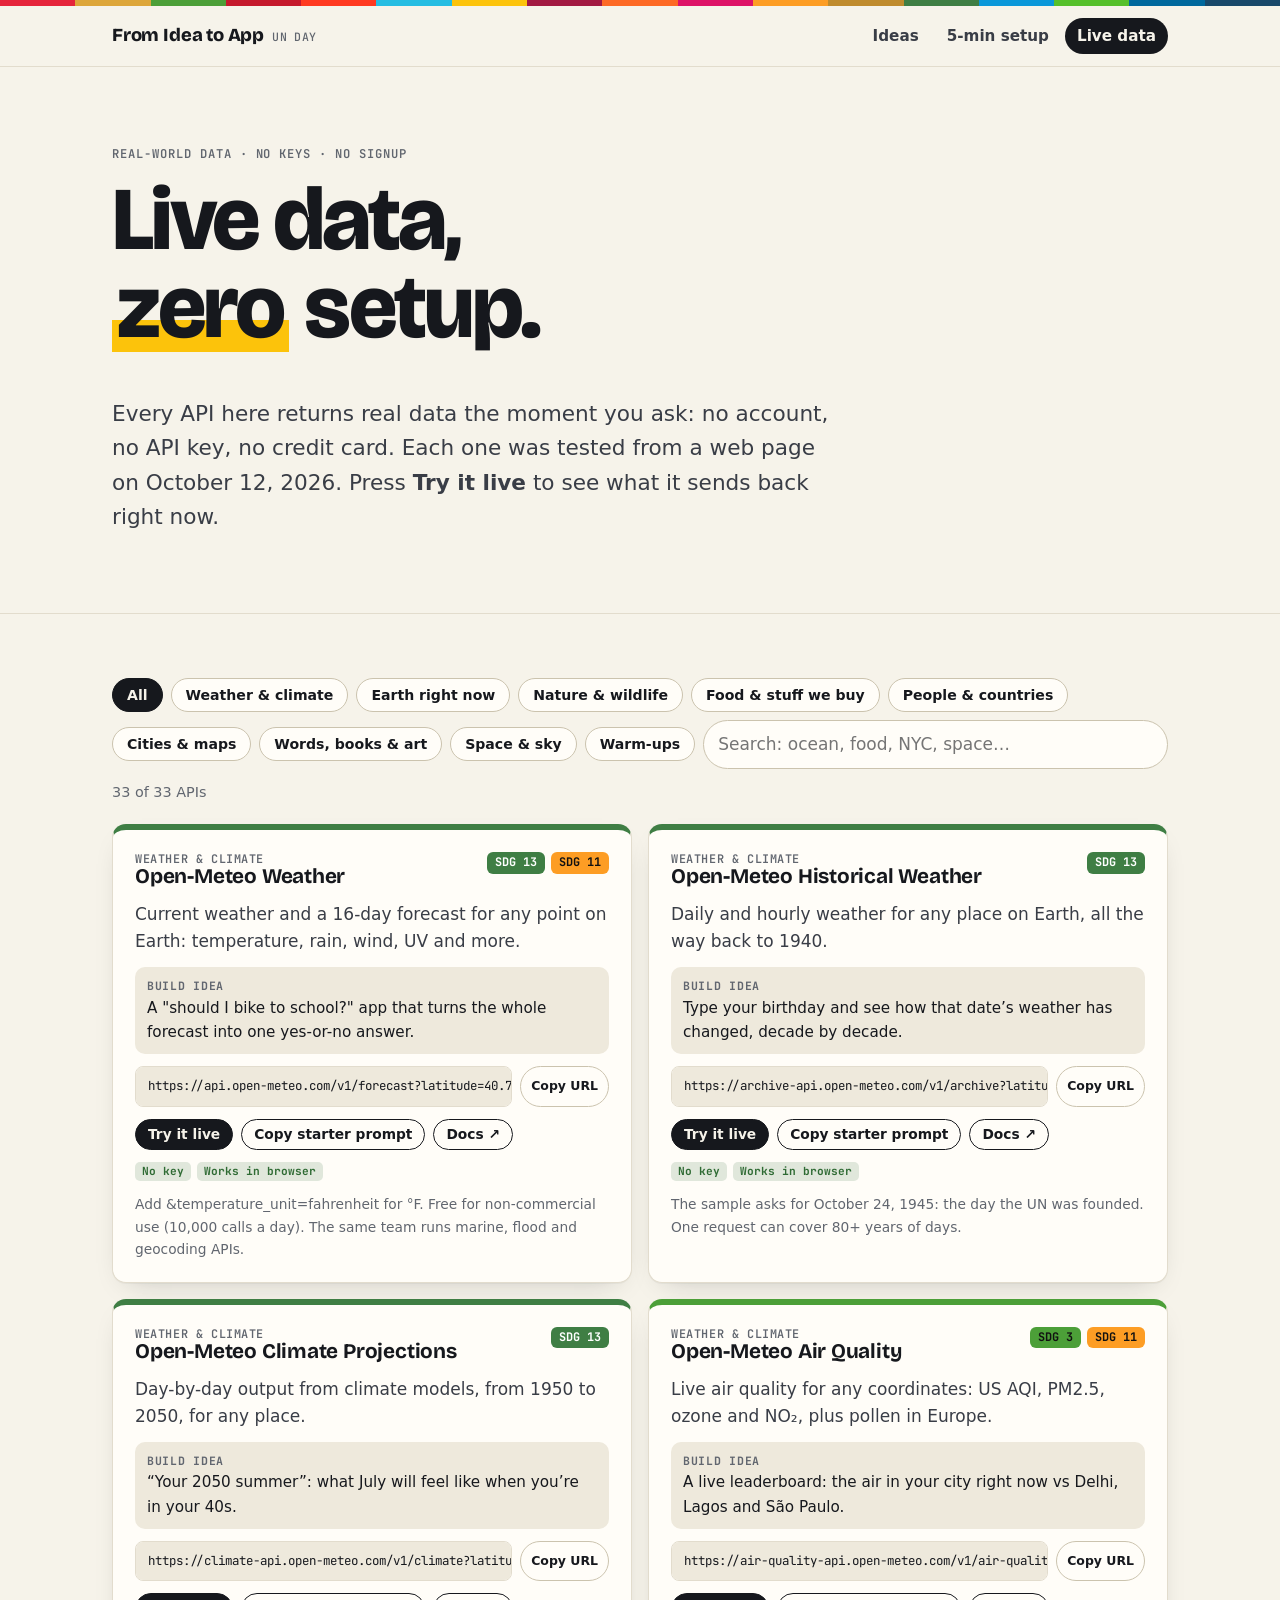
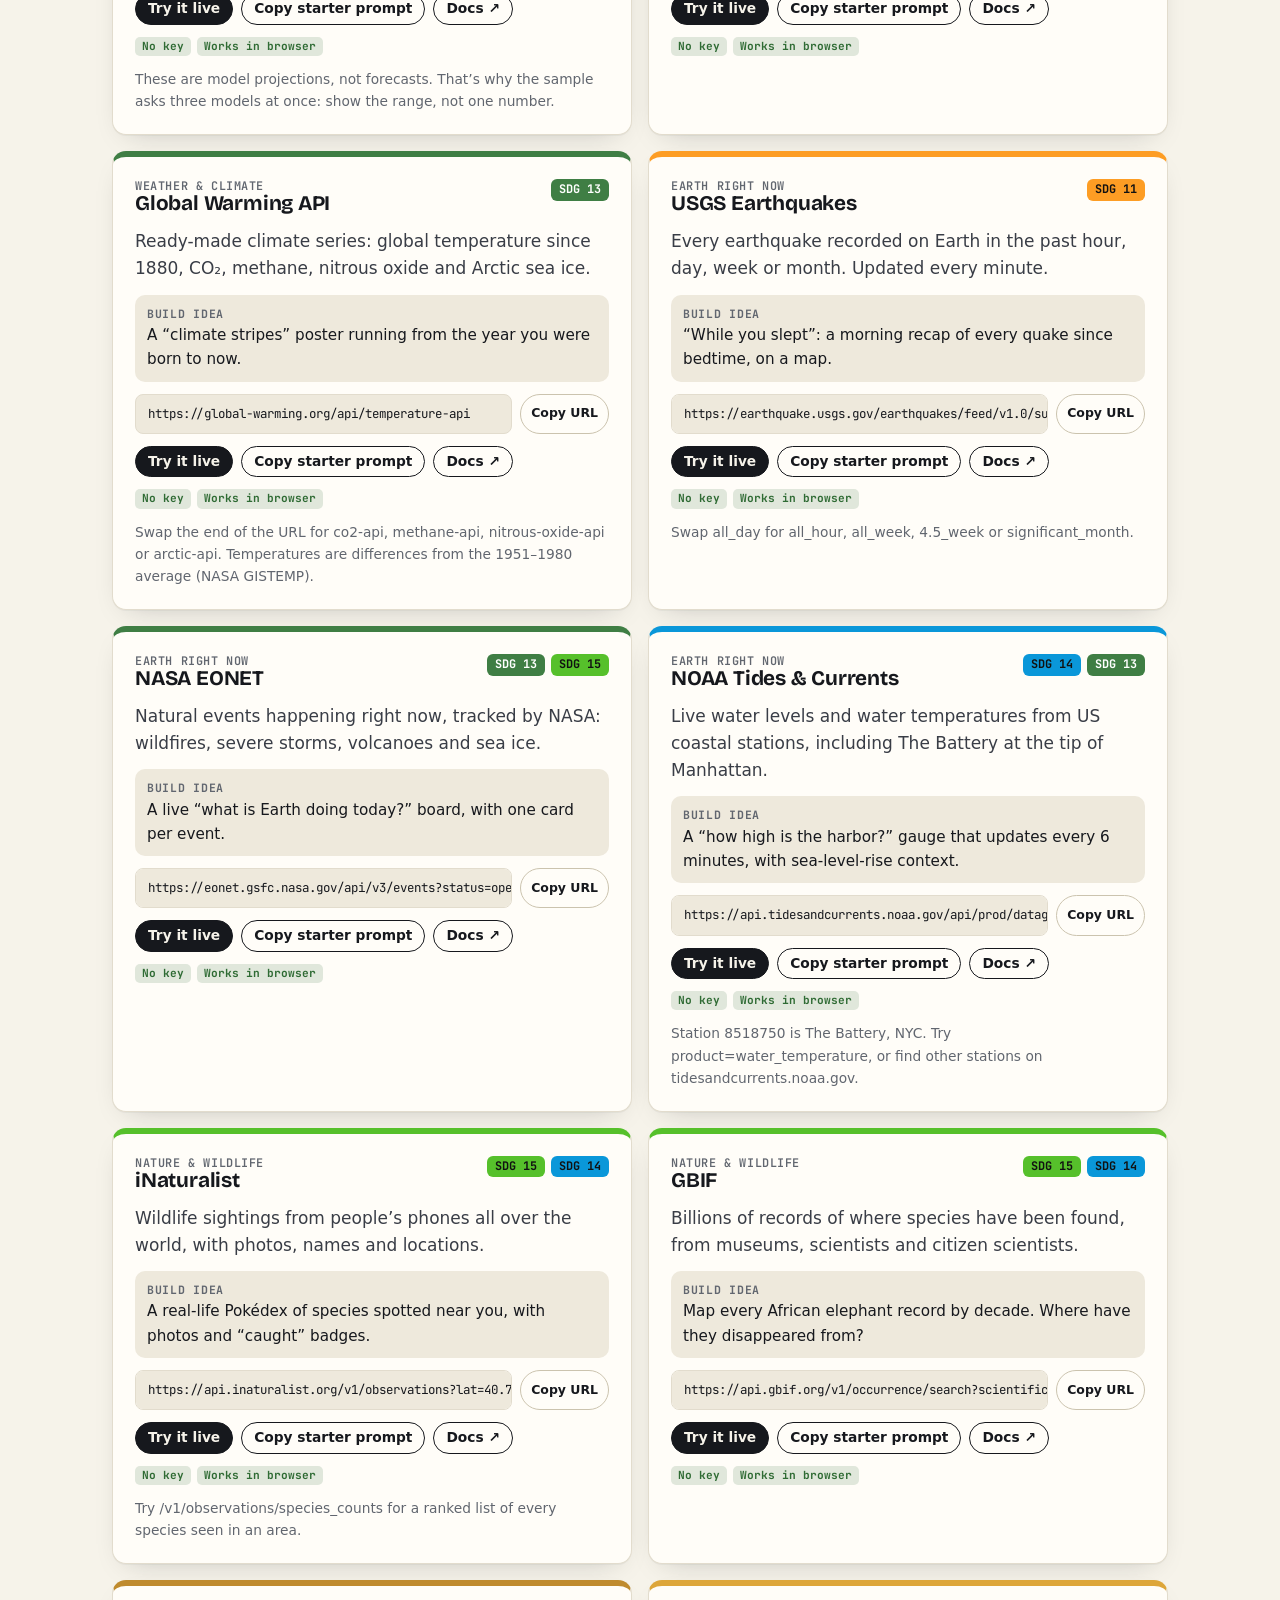
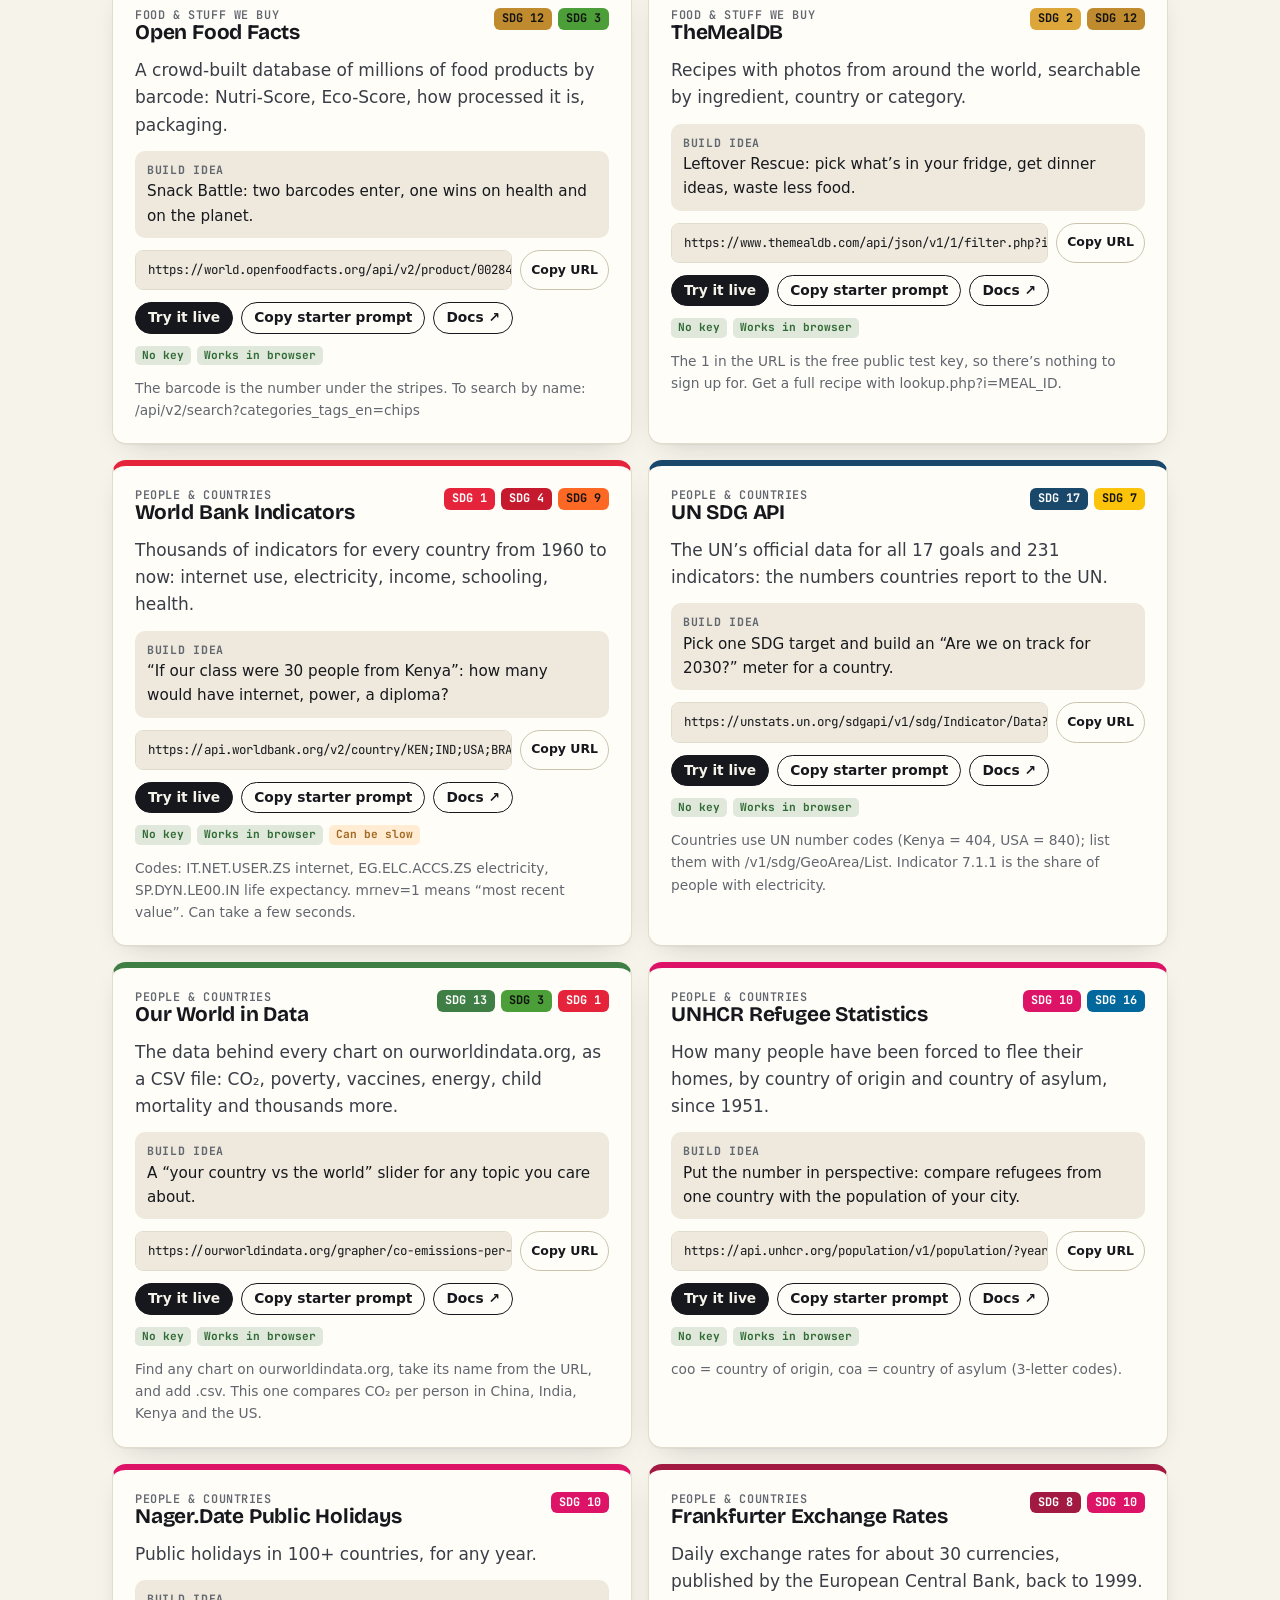
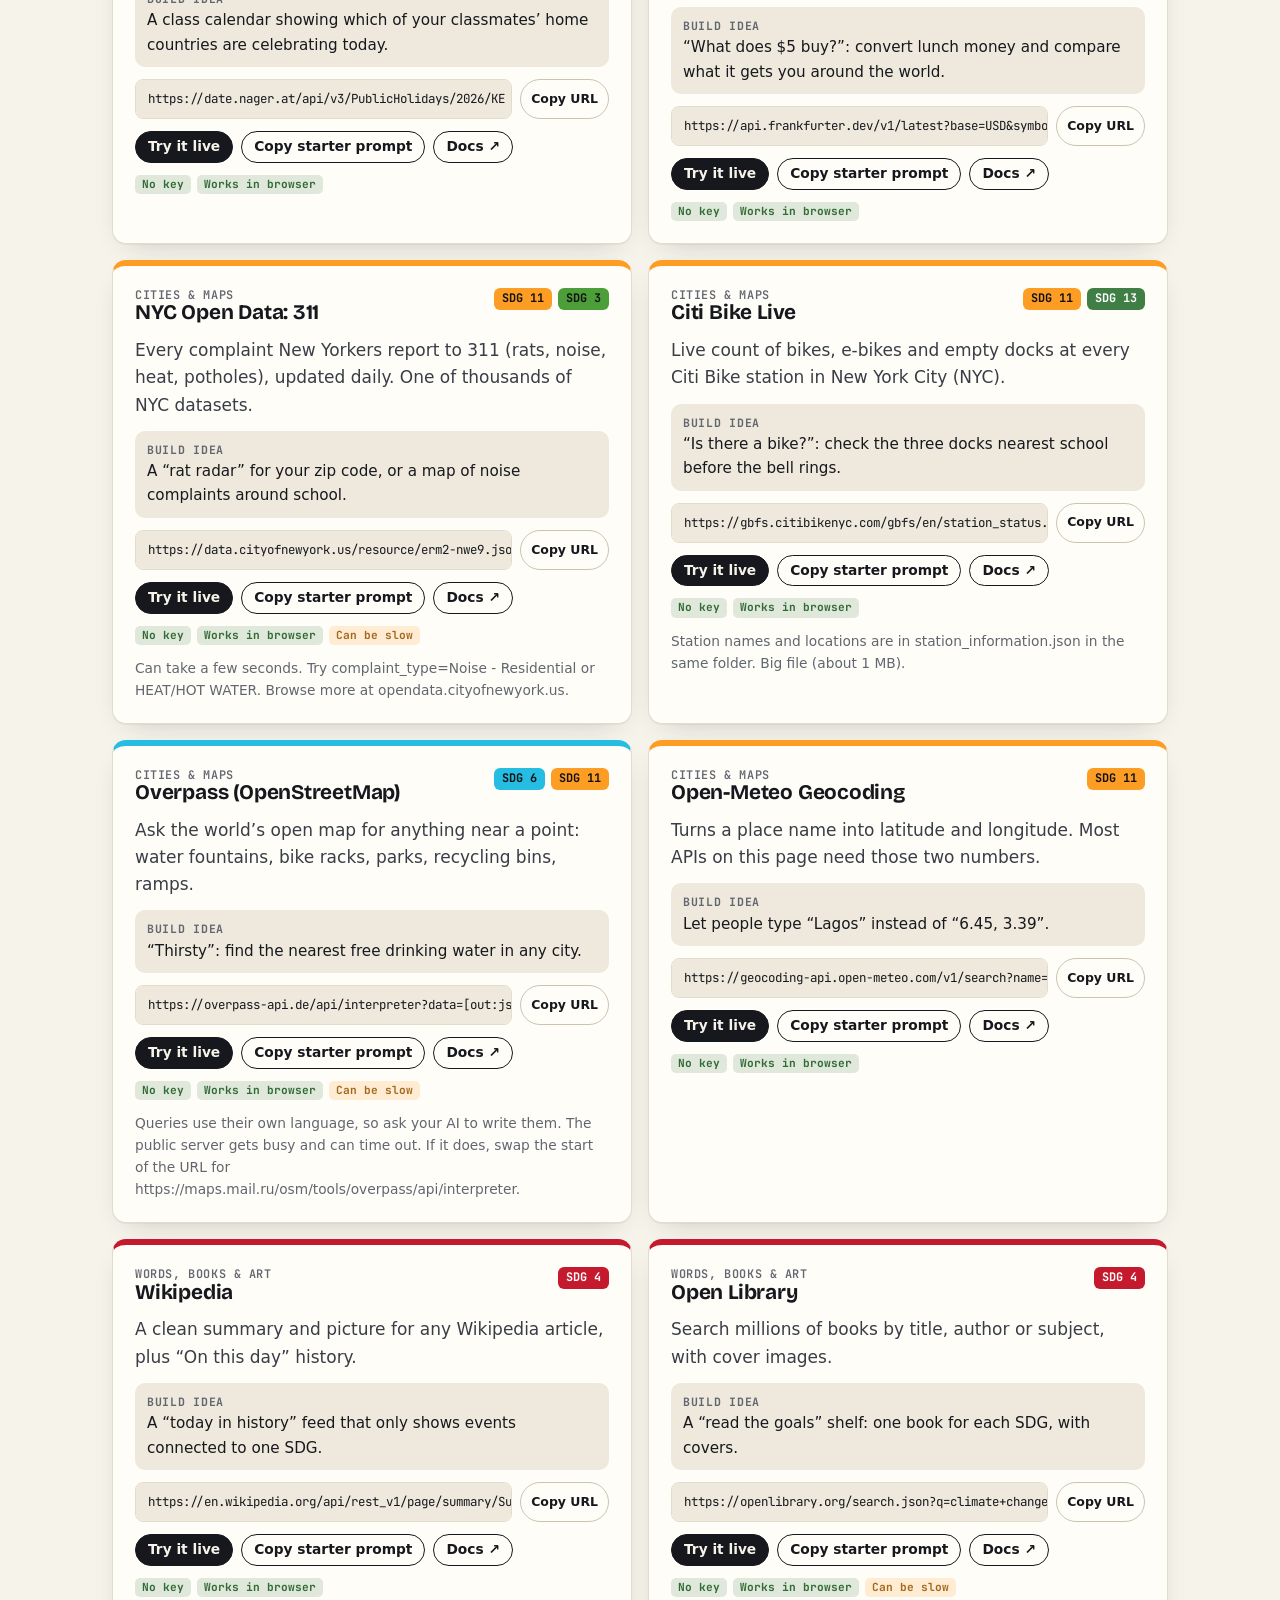
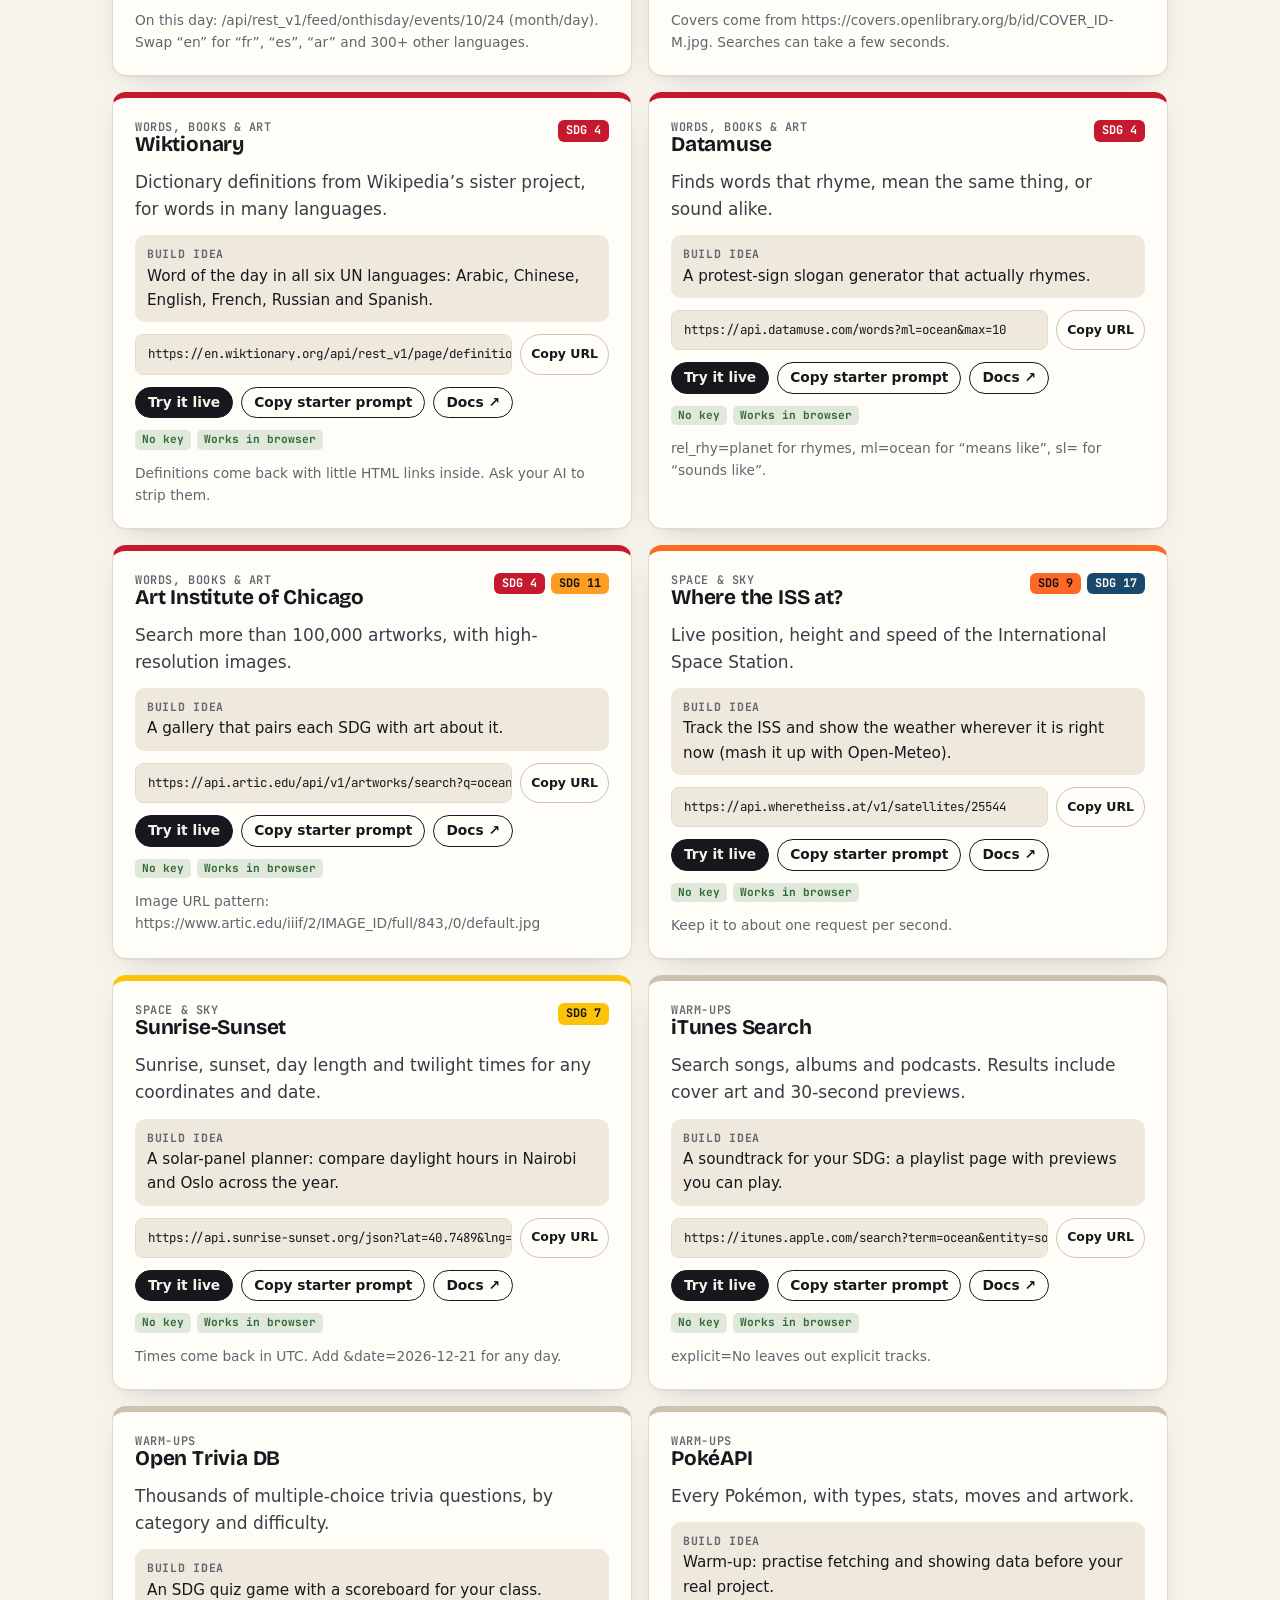
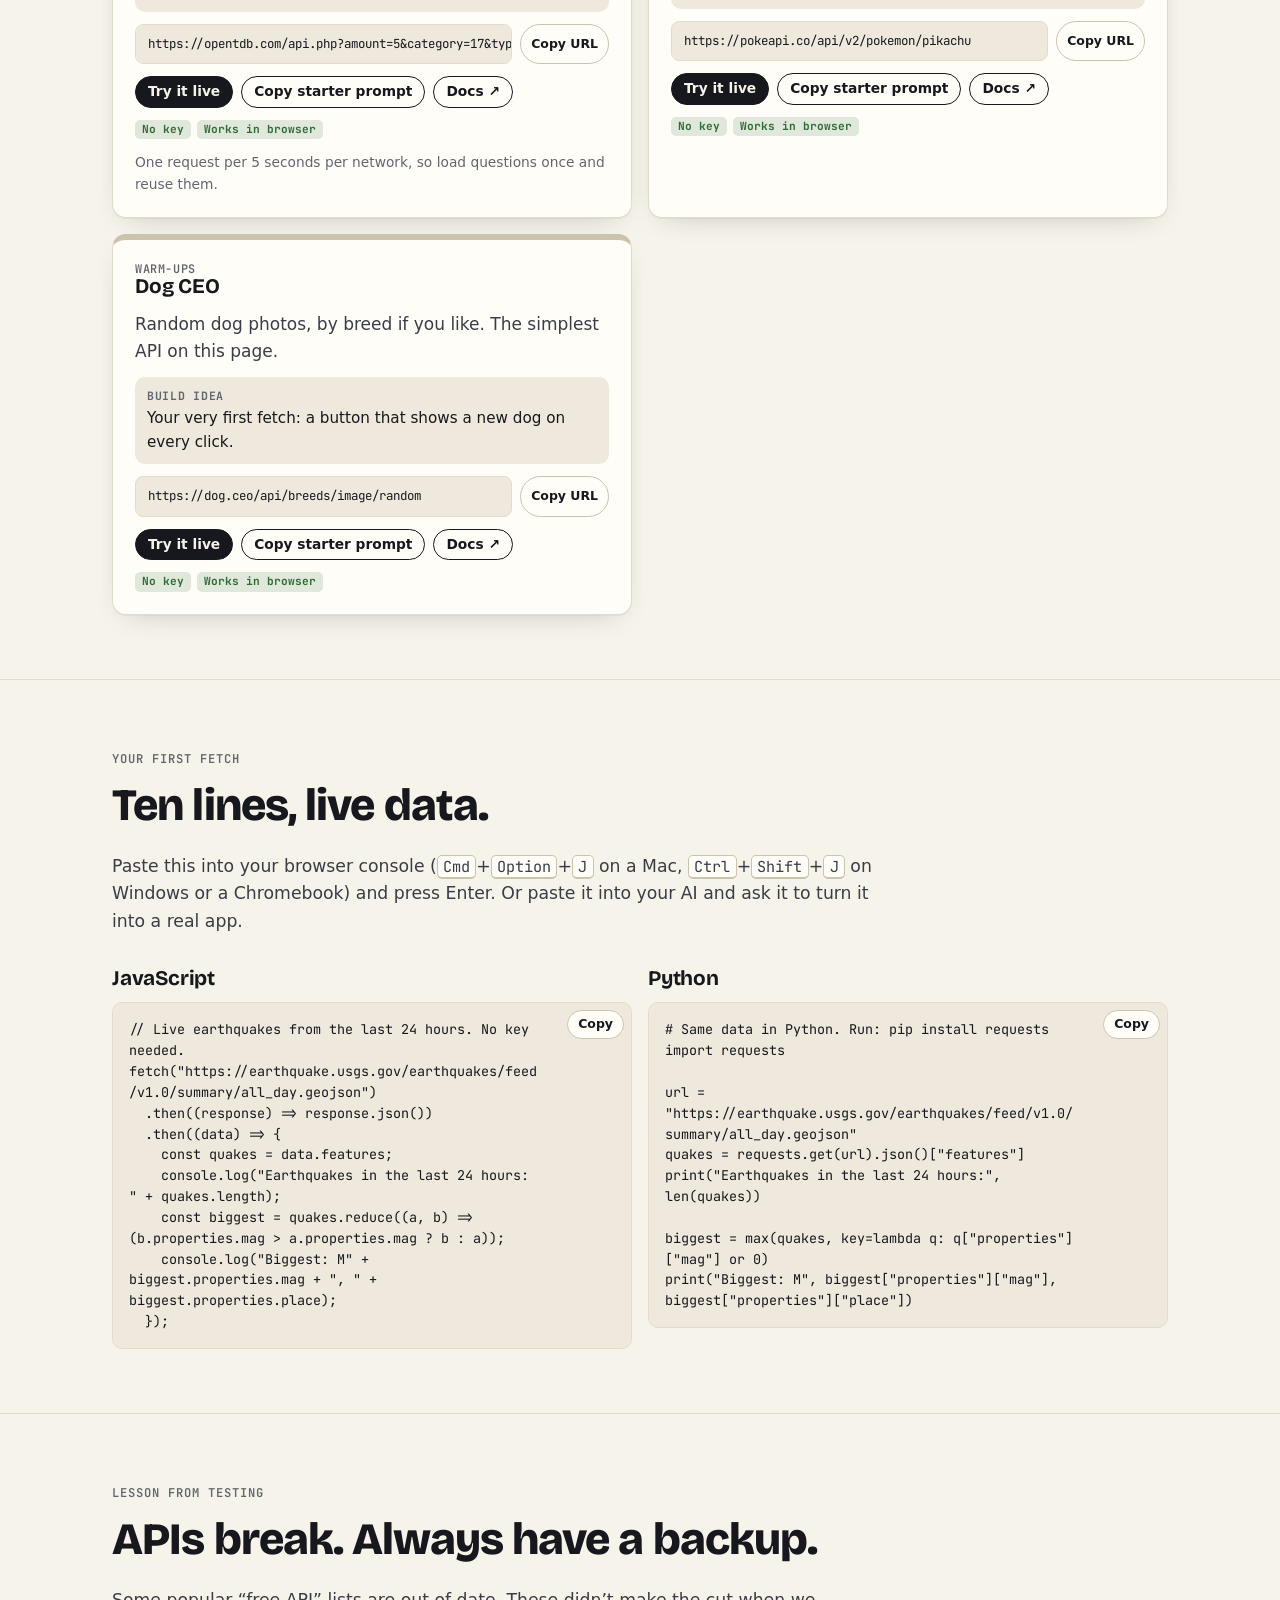
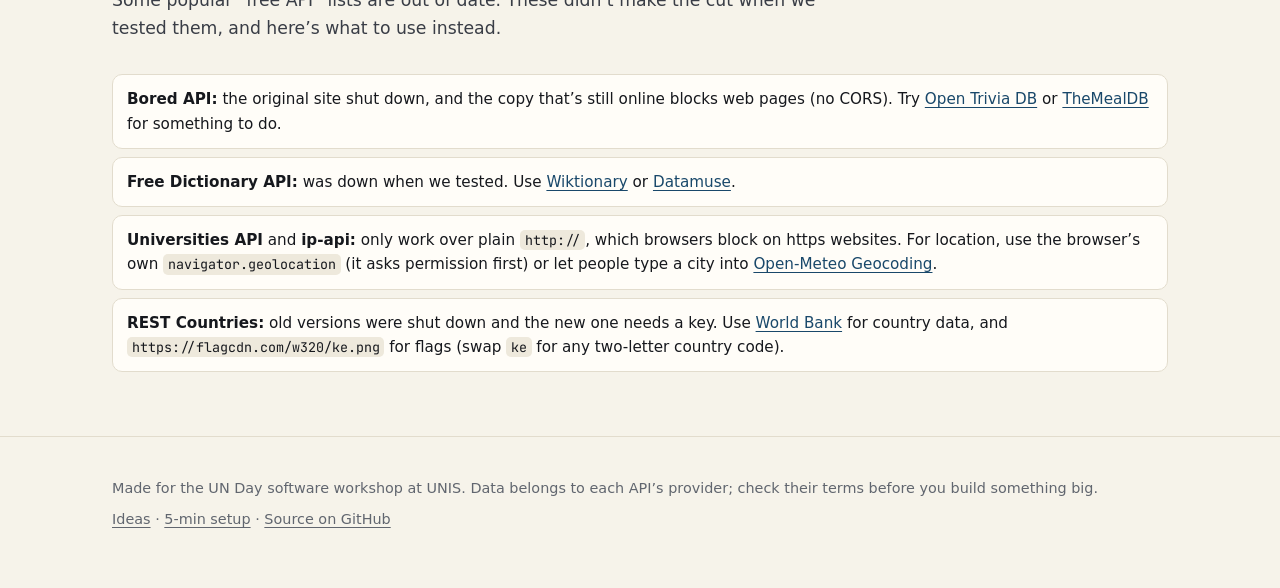
==== apis.html @ bff9ff05 "Add UN Day "From Idea to App" student workshop site Static site (no build step) for the UN Day softw" ====
<!doctype html>
<html lang="en">
<head>
  <meta charset="utf-8">
  <meta name="viewport" content="width=device-width, initial-scale=1">
  <title>Live Data APIs · UN Day</title>
  <meta name="description" content="Free, no-key APIs with real-world data for student projects: climate, earthquakes, wildlife, food, countries, cities, books, art and space. Try each one live.">
  <meta name="color-scheme" content="light dark">
  <link rel="icon" href="assets/favicon.svg" type="image/svg+xml">
  <link rel="preconnect" href="https://fonts.googleapis.com">
  <link rel="preconnect" href="https://fonts.gstatic.com" crossorigin>
  <link rel="stylesheet" href="https://fonts.googleapis.com/css2?family=Bricolage+Grotesque:opsz,wght@12..96,600;12..96,700;12..96,800&family=JetBrains+Mono:wght@500;600;700&display=swap">
  <link rel="stylesheet" href="assets/style.css">
</head>
<body>
  <a class="skip" href="#main">Skip to content</a>
  <div class="sdg-bar" aria-hidden="true"></div>
  <header class="site-header">
    <div class="wrap">
      <a class="brand" href="./">From Idea to App <small>UN Day</small></a>
      <nav class="nav" aria-label="Main">
        <a href="./">Ideas</a>
        <a href="start.html">5-min setup</a>
        <a href="apis.html" aria-current="page">Live data</a>
      </nav>
    </div>
  </header>

  <main id="main">
    <section class="hero">
      <div class="wrap">
        <span class="eyebrow">Real-world data · no keys · no signup</span>
        <h1>Live data,<br><span class="mark">zero</span> setup.</h1>
        <p class="lede">Every API here returns real data the moment you ask: no account, no API key, no credit card. Each one was tested from a web page on October 12, 2026. Press <b>Try it live</b> to see what it sends back right now.</p>
      </div>
    </section>

    <section class="section">
      <div class="wrap">
        <div class="filters" id="filters">
          <label class="visually-hidden" for="search">Search APIs</label>
          <input class="search" id="search" type="search" placeholder="Search: ocean, food, NYC, space…">
        </div>
        <p class="result-note" id="result-note" aria-live="polite"></p>
        <div class="api-grid" id="api-grid">
          <noscript><p>Turn on JavaScript to see the API list and try each one live.</p></noscript>
        </div>
      </div>
    </section>

    <section class="section" id="first-fetch">
      <div class="wrap">
        <div class="section-head">
          <span class="eyebrow">Your first fetch</span>
          <h2>Ten lines, live data.</h2>
          <p>Paste this into your browser console (<kbd>Cmd</kbd>+<kbd>Option</kbd>+<kbd>J</kbd> on a Mac, <kbd>Ctrl</kbd>+<kbd>Shift</kbd>+<kbd>J</kbd> on Windows or a Chromebook) and press Enter. Or paste it into your AI and ask it to turn it into a real app.</p>
        </div>
        <div class="grid grid-2">
          <div>
            <h3>JavaScript</h3>
            <div class="codeblock"><pre id="snippet-js">// Live earthquakes from the last 24 hours. No key needed.
fetch("https://earthquake.usgs.gov/earthquakes/feed/v1.0/summary/all_day.geojson")
  .then((response) => response.json())
  .then((data) => {
    const quakes = data.features;
    console.log("Earthquakes in the last 24 hours: " + quakes.length);
    const biggest = quakes.reduce((a, b) => (b.properties.mag > a.properties.mag ? b : a));
    console.log("Biggest: M" + biggest.properties.mag + ", " + biggest.properties.place);
  });</pre><button type="button" class="copy" data-copy="#snippet-js">Copy</button></div>
          </div>
          <div>
            <h3>Python</h3>
            <div class="codeblock"><pre id="snippet-py"># Same data in Python. Run: pip install requests
import requests

url = "https://earthquake.usgs.gov/earthquakes/feed/v1.0/summary/all_day.geojson"
quakes = requests.get(url).json()["features"]
print("Earthquakes in the last 24 hours:", len(quakes))

biggest = max(quakes, key=lambda q: q["properties"]["mag"] or 0)
print("Biggest: M", biggest["properties"]["mag"], biggest["properties"]["place"])</pre><button type="button" class="copy" data-copy="#snippet-py">Copy</button></div>
          </div>
        </div>
      </div>
    </section>

    <section class="section" id="swapped">
      <div class="wrap">
        <div class="section-head">
          <span class="eyebrow">Lesson from testing</span>
          <h2>APIs break. Always have a backup.</h2>
          <p>Some popular “free API” lists are out of date. These didn’t make the cut when we tested them, and here’s what to use instead.</p>
        </div>
        <ul class="swapped">
          <li><b>Bored API:</b> the original site shut down, and the copy that’s still online blocks web pages (no CORS). Try <a href="#api-trivia">Open Trivia DB</a> or <a href="#api-meals">TheMealDB</a> for something to do.</li>
          <li><b>Free Dictionary API:</b> was down when we tested. Use <a href="#api-wiktionary">Wiktionary</a> or <a href="#api-datamuse">Datamuse</a>.</li>
          <li><b>Universities API</b> and <b>ip-api:</b> only work over plain <code>http://</code>, which browsers block on https websites. For location, use the browser’s own <code>navigator.geolocation</code> (it asks permission first) or let people type a city into <a href="#api-geocode">Open-Meteo Geocoding</a>.</li>
          <li><b>REST Countries:</b> old versions were shut down and the new one needs a key. Use <a href="#api-worldbank">World Bank</a> for country data, and <code>https://flagcdn.com/w320/ke.png</code> for flags (swap <code>ke</code> for any two-letter country code).</li>
        </ul>
      </div>
    </section>
  </main>

  <footer class="site-footer">
    <div class="wrap">
      <span>Made for the UN Day software workshop at UNIS. Data belongs to each API’s provider; check their terms before you build something big.</span>
      <span><a href="./">Ideas</a> · <a href="start.html">5-min setup</a> · <a href="https://github.com/unisny/UNDaySWE">Source on GitHub</a></span>
    </div>
  </footer>

  <script src="assets/site.js"></script>
  <script src="assets/apis.js"></script>
</body>
</html>
---- assets/style.css ----
/* UN Day · From Idea to App — shared styles. No build step: edit and refresh. */

:root {
  --paper: #f6f3ea;
  --card: #fffdf8;
  --ink: #16181d;
  --ink-2: #393d46;
  --muted: #61666f;
  --line: #e2dccd;
  --line-2: #cbc3ae;
  --code-bg: #eee9dc;
  --accent: #19486a;
  --hi: #fcc30b;
  --ok: #2f6b34;
  --bad: #b3172a;
  --radius: 14px;
  --shadow: 0 1px 0 rgba(22, 24, 29, .04), 0 10px 28px -16px rgba(22, 24, 29, .28);
  --font-display: "Bricolage Grotesque", ui-sans-serif, system-ui, sans-serif;
  --font-body: ui-sans-serif, system-ui, -apple-system, "Segoe UI", Roboto, "Helvetica Neue", Arial, sans-serif;
  --font-mono: "JetBrains Mono", ui-monospace, SFMono-Regular, Menlo, Consolas, monospace;

  /* Official SDG colours */
  --sdg-1: #e5243b;  --sdg-2: #dda63a;  --sdg-3: #4c9f38;  --sdg-4: #c5192d;
  --sdg-5: #ff3a21;  --sdg-6: #26bde2;  --sdg-7: #fcc30b;  --sdg-8: #a21942;
  --sdg-9: #fd6925;  --sdg-10: #dd1367; --sdg-11: #fd9d24; --sdg-12: #bf8b2e;
  --sdg-13: #3f7e44; --sdg-14: #0a97d9; --sdg-15: #56c02b; --sdg-16: #00689d;
  --sdg-17: #19486a;
}

@media (prefers-color-scheme: dark) {
  :root {
    --paper: #111317;
    --card: #181b21;
    --ink: #ece8de;
    --ink-2: #cbc7bd;
    --muted: #9ba0aa;
    --line: #2a2e36;
    --line-2: #3b404a;
    --code-bg: #20242b;
    --accent: #8cc8ee;
    --ok: #7fcf86;
    --bad: #ff8a8a;
    --shadow: 0 1px 0 rgba(0, 0, 0, .3), 0 10px 28px -16px rgba(0, 0, 0, .7);
  }
}

*, *::before, *::after { box-sizing: border-box; }
[hidden] { display: none !important; }

html { -webkit-text-size-adjust: 100%; scroll-behavior: smooth; scroll-padding-top: 84px; }
@media (prefers-reduced-motion: reduce) { html { scroll-behavior: auto; } }

body {
  margin: 0;
  background: var(--paper);
  color: var(--ink);
  font: 400 17px/1.6 var(--font-body);
  overflow-x: hidden;
}

img { max-width: 100%; display: block; }
a { color: var(--accent); text-underline-offset: 3px; text-decoration-thickness: 1px; }
a:hover { text-decoration-thickness: 2px; }
:focus-visible { outline: 3px solid var(--hi); outline-offset: 2px; border-radius: 4px; }

h1, h2, h3, h4 { font-family: var(--font-display); line-height: 1.1; margin: 0 0 .5em; letter-spacing: -.01em; }
h1 { font-size: clamp(2.6rem, 8vw, 5.6rem); font-weight: 800; letter-spacing: -.03em; line-height: .98; }
h2 { font-size: clamp(1.8rem, 4.4vw, 2.8rem); font-weight: 800; letter-spacing: -.02em; }
h3 { font-size: 1.3rem; font-weight: 700; }
p { margin: 0 0 1em; }
code, kbd, pre { font-family: var(--font-mono); font-size: .88em; }
code { background: var(--code-bg); padding: .1em .35em; border-radius: 5px; overflow-wrap: anywhere; }
kbd { border: 1px solid var(--line-2); border-bottom-width: 2px; border-radius: 5px; padding: 0 .35em; background: var(--card); }

.wrap { width: 100%; max-width: 1120px; margin: 0 auto; padding: 0 16px; }
@media (min-width: 720px) { .wrap { padding: 0 32px; } }

.skip { position: absolute; left: -9999px; }
.skip:focus { left: 16px; top: 12px; z-index: 50; background: var(--card); padding: 8px 12px; }

/* ---------- Header ---------- */

.sdg-bar { display: flex; height: 6px; }
.sdg-bar span { flex: 1; }

.site-header {
  position: sticky; top: 0; z-index: 20;
  background: color-mix(in srgb, var(--paper) 88%, transparent);
  backdrop-filter: blur(10px);
  -webkit-backdrop-filter: blur(10px);
  border-bottom: 1px solid var(--line);
}
@media (max-width: 600px) { .site-header { position: static; } html { scroll-padding-top: 12px; } }
.site-header .wrap { display: flex; align-items: center; justify-content: space-between; gap: 12px; min-height: 60px; flex-wrap: wrap; }
.brand { display: flex; align-items: baseline; gap: 8px; color: var(--ink); text-decoration: none; font-family: var(--font-display); font-weight: 800; font-size: 1.15rem; letter-spacing: -.01em; white-space: nowrap; }
.brand small { font-family: var(--font-mono); font-weight: 500; font-size: .72rem; color: var(--muted); letter-spacing: .04em; text-transform: uppercase; }
.nav { display: flex; gap: 4px; flex-wrap: wrap; }
.nav a { color: var(--ink-2); text-decoration: none; padding: 6px 12px; border-radius: 999px; font-weight: 600; font-size: .95rem; }
.nav a:hover { background: var(--code-bg); }
.nav a[aria-current="page"] { background: var(--ink); color: var(--paper); }

/* ---------- Sections ---------- */

.section { padding: 64px 0; border-bottom: 1px solid var(--line); }
.section:last-of-type { border-bottom: 0; }
.section-head { max-width: 760px; margin-bottom: 32px; }
.section-head p { color: var(--ink-2); font-size: 1.08rem; }
.eyebrow { display: inline-block; font-family: var(--font-mono); font-size: .76rem; font-weight: 600; letter-spacing: .08em; text-transform: uppercase; color: var(--muted); margin-bottom: 12px; }
.lede { font-size: clamp(1.1rem, 2.4vw, 1.35rem); color: var(--ink-2); max-width: 720px; }
.muted { color: var(--muted); }
.small { font-size: .9rem; }

/* ---------- Hero ---------- */

.hero { padding: 72px 0 56px; border-bottom: 1px solid var(--line); }
.hero h1 .mark { background: linear-gradient(transparent 62%, var(--hi) 62%, var(--hi) 92%, transparent 92%); padding: 0 .06em; }
.hero .lede { margin-top: 20px; }
.hero-actions { display: flex; gap: 12px; flex-wrap: wrap; margin-top: 28px; }
.kicker { font-family: var(--font-display); font-weight: 700; font-size: clamp(1.25rem, 3vw, 1.7rem); margin-top: 36px; max-width: 760px; line-height: 1.25; }
.kicker em { font-style: normal; border-bottom: 3px solid var(--hi); }

.hero-grid { display: grid; gap: 40px; }
@media (min-width: 1000px) { .hero-grid { grid-template-columns: minmax(0, 1.5fr) minmax(0, 1fr); align-items: end; } }
.live { padding: 22px; }
.live-head { display: flex; align-items: center; gap: 8px; font: 700 .78rem/1 var(--font-mono); letter-spacing: .08em; text-transform: uppercase; color: var(--muted); }
.live .dot { width: 9px; height: 9px; border-radius: 50%; background: var(--sdg-1); animation: pulse 1.6s ease-in-out infinite; }
@keyframes pulse { 50% { opacity: .25; } }
@media (prefers-reduced-motion: reduce) { .live .dot { animation: none; } }
.live-list { list-style: none; padding: 0; margin: 14px 0; display: grid; gap: 4px; }
.live-list li { display: grid; grid-template-columns: 8px 1fr; gap: 12px; padding: 10px 0; border-bottom: 1px solid var(--line); }
.live-list li:last-child { border-bottom: 0; }
.live-list li::before { content: ""; border-radius: 4px; background: var(--c); }
.live-list .v { display: block; font: 800 1.45rem/1.15 var(--font-display); letter-spacing: -.01em; overflow-wrap: anywhere; }
.live-list .k { font-size: .9rem; color: var(--ink-2); }
.live-list a { color: inherit; text-decoration: none; }
.live-list a:hover .k { text-decoration: underline; }

/* ---------- Buttons ---------- */

.btn {
  display: inline-flex; align-items: center; justify-content: center; gap: 8px;
  font: 700 .98rem/1 var(--font-body);
  padding: 13px 18px; border-radius: 999px;
  border: 2px solid var(--ink); background: var(--ink); color: var(--paper);
  text-decoration: none; cursor: pointer;
  transition: transform .12s ease, background-color .12s ease;
}
.btn:hover { transform: translateY(-1px); }
.btn:active { transform: translateY(0); }
.btn-ghost { background: transparent; color: var(--ink); }
.btn-ghost:hover { background: var(--code-bg); }
.btn-sm { padding: 8px 12px; font-size: .86rem; border-width: 1.5px; }
.btn[disabled] { opacity: .6; cursor: progress; }

/* ---------- SDG chips ---------- */

.chips { display: flex; flex-wrap: wrap; gap: 6px; }
.sdg {
  display: inline-flex; align-items: center; gap: 6px;
  font: 700 .74rem/1 var(--font-mono);
  padding: 5px 8px; border-radius: 6px; border: 0;
  background: var(--c); color: #111;
  white-space: nowrap; cursor: default;
}
.sdg.light-text { color: #fff; }
button.sdg { cursor: pointer; }
button.sdg:hover { filter: brightness(1.08); }

/* ---------- Cards ---------- */

.card { background: var(--card); border: 1px solid var(--line); border-radius: var(--radius); box-shadow: var(--shadow); }

.grid { display: grid; gap: 16px; }
@media (min-width: 720px) { .grid-2 { grid-template-columns: repeat(2, 1fr); } }
@media (min-width: 980px) { .grid-4 { grid-template-columns: repeat(4, 1fr); } }
@media (min-width: 600px) and (max-width: 979px) { .grid-4 { grid-template-columns: repeat(2, 1fr); } }

/* Spark questions */
.spark { position: relative; padding: 28px 24px 24px; border-top: 10px solid var(--c); display: flex; flex-direction: column; gap: 14px; }
.spark-num { font: 800 .8rem/1 var(--font-mono); color: var(--muted); letter-spacing: .08em; }
.spark h3 { font-size: clamp(1.4rem, 2.6vw, 1.75rem); font-weight: 800; letter-spacing: -.015em; margin: 0; }
.spark p { margin: 0; color: var(--ink-2); }
.spark .twist { border-left: 3px solid var(--c); padding-left: 12px; }
.spark .twist b { display: block; font-family: var(--font-mono); font-size: .72rem; letter-spacing: .08em; text-transform: uppercase; color: var(--muted); margin-bottom: 2px; }
.spark .meta { display: flex; flex-wrap: wrap; gap: 8px; align-items: center; font-size: .9rem; }
.spark details { margin-top: auto; }

/* Prompt / code blocks with copy buttons */
.codeblock { position: relative; margin: 12px 0 0; }
.codeblock pre {
  margin: 0; padding: 16px 88px 16px 16px;
  background: var(--code-bg); border: 1px solid var(--line); border-radius: 10px;
  white-space: pre-wrap; word-break: break-word; font-size: .84rem; line-height: 1.55;
  max-height: 420px; overflow: auto;
}
.codeblock .copy { position: absolute; top: 8px; right: 8px; }
.copy { font: 700 .78rem/1 var(--font-body); padding: 7px 10px; border-radius: 999px; border: 1.5px solid var(--line-2); background: var(--card); color: var(--ink); cursor: pointer; }
.copy:hover { border-color: var(--ink); }
.copy.done { background: var(--ok); border-color: var(--ok); color: #fff; }

details > summary { cursor: pointer; font-weight: 700; list-style: none; display: inline-flex; align-items: center; gap: 8px; }
details > summary::-webkit-details-marker { display: none; }
details > summary::before { content: "+"; display: inline-grid; place-items: center; width: 22px; height: 22px; border-radius: 50%; border: 1.5px solid var(--line-2); font: 700 .9rem/1 var(--font-mono); }
details[open] > summary::before { content: "–"; }

/* More sparks list */
.mini-sparks { list-style: none; padding: 0; margin: 0; display: grid; gap: 10px; }
@media (min-width: 720px) { .mini-sparks { grid-template-columns: repeat(2, 1fr); } }
.mini-sparks li { display: flex; gap: 12px; align-items: flex-start; padding: 14px 16px; border-radius: 12px; background: var(--card); border: 1px solid var(--line); }
.mini-sparks li .q { font-weight: 650; }
.mini-sparks li a { font-size: .88rem; }

/* Flow (how today works) */
.flow { list-style: none; padding: 0; margin: 0; display: grid; gap: 12px; counter-reset: step; }
@media (min-width: 900px) { .flow { grid-template-columns: repeat(5, 1fr); } }
.flow li { counter-increment: step; padding: 18px; border-radius: 12px; background: var(--card); border: 1px solid var(--line); }
.flow li::before { content: counter(step); display: inline-grid; place-items: center; width: 30px; height: 30px; border-radius: 50%; background: var(--ink); color: var(--paper); font: 800 .9rem/1 var(--font-mono); margin-bottom: 10px; }
.flow li b { display: block; font-family: var(--font-display); font-size: 1.08rem; margin-bottom: 4px; }
.flow li span { color: var(--ink-2); font-size: .94rem; }

/* Pitch builder */
.builder { display: grid; gap: 24px; }
@media (min-width: 900px) { .builder { grid-template-columns: 1fr 1fr; align-items: start; } }
.builder form { padding: 24px; display: grid; gap: 16px; }
.field label { display: block; font-weight: 700; margin-bottom: 6px; }
.field .hint { font-size: .86rem; color: var(--muted); margin-top: 4px; }
.field input, .field select, .field textarea {
  width: 100%; font: inherit; font-size: 1rem; color: var(--ink);
  background: var(--paper); border: 1.5px solid var(--line-2); border-radius: 10px; padding: 11px 12px;
}
.field input:focus, .field select:focus, .field textarea:focus { outline: none; border-color: var(--accent); box-shadow: 0 0 0 3px color-mix(in srgb, var(--accent) 25%, transparent); }
.pitch-out { padding: 24px; position: sticky; top: 84px; }
.pitch-text { font-family: var(--font-display); font-size: 1.25rem; line-height: 1.4; font-weight: 600; }
.pitch-text .blank { color: var(--muted); border-bottom: 2px dashed var(--line-2); font-weight: 500; }
.pitch-text .filled { background: color-mix(in srgb, var(--hi) 40%, transparent); padding: 0 .15em; border-radius: 3px; }
.gate { margin-top: 14px; font-size: .92rem; padding: 10px 12px; border-radius: 10px; background: var(--code-bg); }
.gate.ready { background: color-mix(in srgb, var(--ok) 18%, var(--card)); }

/* Quote / callout */
.quote { font-family: var(--font-display); font-size: clamp(1.35rem, 3vw, 2rem); font-weight: 700; line-height: 1.25; letter-spacing: -.01em; max-width: 860px; margin: 0; }
.quote cite { display: block; margin-top: 12px; font: 500 .9rem/1.4 var(--font-body); color: var(--muted); font-style: normal; }
.callout { padding: 18px 20px; border-radius: 12px; border: 1.5px solid var(--line-2); background: var(--card); }
.callout.warn { border-color: color-mix(in srgb, var(--sdg-11) 70%, var(--line-2)); background: color-mix(in srgb, var(--sdg-11) 9%, var(--card)); }
.callout.info { border-color: color-mix(in srgb, var(--sdg-14) 60%, var(--line-2)); background: color-mix(in srgb, var(--sdg-14) 7%, var(--card)); }
.callout > :last-child { margin-bottom: 0; }

.rules { list-style: none; padding: 0; margin: 0; display: grid; gap: 12px; }
@media (min-width: 720px) { .rules { grid-template-columns: repeat(2, 1fr); } }
.rules li { padding: 16px 18px; border-radius: 12px; background: var(--card); border: 1px solid var(--line); }
.rules li b { display: block; margin-bottom: 2px; }

/* Stats */
.stat { padding: 20px; display: flex; flex-direction: column; gap: 8px; }
.stat .fig { font: 800 clamp(2rem, 4.5vw, 2.8rem)/1 var(--font-display); letter-spacing: -.02em; white-space: nowrap; }
@media (min-width: 980px) { .stat .fig { font-size: clamp(1.9rem, 2.9vw, 2.6rem); } }
.stat p { margin: 0; color: var(--ink-2); font-size: .95rem; }
.stat .src { margin-top: auto; font-size: .78rem; color: var(--muted); }
.stat .src a { color: inherit; }
.stat.unis { background: var(--ink); color: var(--paper); border-color: var(--ink); }
.stat.unis p, .stat.unis .src { color: color-mix(in srgb, var(--paper) 78%, transparent); }

/* ---------- Start page ---------- */

.lanes-nav { display: flex; flex-wrap: wrap; gap: 10px; margin-top: 24px; }
.lane-head { display: flex; flex-wrap: wrap; align-items: baseline; gap: 10px 16px; margin-bottom: 8px; }
.lane-head h2 { margin: 0; }
.pill { display: inline-flex; align-items: center; gap: 6px; font: 700 .78rem/1 var(--font-mono); padding: 6px 10px; border-radius: 999px; background: var(--code-bg); color: var(--ink-2); white-space: nowrap; }
.pill.go { background: color-mix(in srgb, var(--ok) 18%, var(--card)); color: var(--ok); }

.steps { list-style: none; padding: 0; margin: 20px 0 0; display: grid; gap: 12px; }
.step { display: grid; grid-template-columns: auto 1fr; gap: 14px; padding: 18px; background: var(--card); border: 1px solid var(--line); border-radius: 12px; }
.step input[type="checkbox"] { width: 22px; height: 22px; margin: 3px 0 0; accent-color: var(--ok); cursor: pointer; }
.step h3 { font-size: 1.12rem; margin: 0 0 4px; display: flex; flex-wrap: wrap; gap: 6px 10px; align-items: baseline; }
.step h3 .t { font: 600 .74rem/1 var(--font-mono); color: var(--muted); }
.step p { margin: 0 0 .5em; color: var(--ink-2); }
.step p:last-child { margin-bottom: 0; }
.step:has(input:checked) { opacity: .62; }
.step:has(input:checked) h3 { text-decoration: line-through; text-decoration-thickness: 2px; }
.step ol, .step ul { margin: .3em 0 .6em; padding-left: 1.2em; color: var(--ink-2); }

/* Tool table → cards on mobile */
.tools { width: 100%; border-collapse: separate; border-spacing: 0; background: var(--card); border: 1px solid var(--line); border-radius: var(--radius); overflow: hidden; font-size: .95rem; }
.tools th, .tools td { text-align: left; vertical-align: top; padding: 14px 16px; border-bottom: 1px solid var(--line); }
.tools thead th { font: 700 .74rem/1.2 var(--font-mono); letter-spacing: .06em; text-transform: uppercase; color: var(--muted); background: var(--code-bg); }
.tools tbody tr:last-child td { border-bottom: 0; }
.tools td:first-child { font-weight: 700; }
.tools td:first-child span { display: block; font-weight: 400; color: var(--muted); font-size: .86rem; }
.age { display: inline-block; font: 800 .8rem/1 var(--font-mono); padding: 5px 8px; border-radius: 6px; background: var(--code-bg); }
.age.ok { background: color-mix(in srgb, var(--ok) 20%, var(--card)); color: var(--ok); }
.age.no { background: color-mix(in srgb, var(--bad) 16%, var(--card)); color: var(--bad); }
@media (max-width: 760px) {
  .tools, .tools tbody, .tools tr, .tools td { display: block; width: 100%; }
  .tools thead { display: none; }
  .tools tr { border-bottom: 1px solid var(--line); padding: 8px 0; }
  .tools tbody tr:last-child { border-bottom: 0; }
  .tools td { border: 0; padding: 6px 16px; }
  .tools td[data-label]::before { content: attr(data-label); display: block; font: 700 .7rem/1.4 var(--font-mono); letter-spacing: .06em; text-transform: uppercase; color: var(--muted); }
}

.trouble { display: grid; gap: 12px; }
.trouble details { padding: 16px 18px; background: var(--card); border: 1px solid var(--line); border-radius: 12px; }
.trouble details p { margin: 10px 0 0; color: var(--ink-2); }

/* ---------- API catalog ---------- */

.filters { display: flex; flex-wrap: wrap; gap: 8px; align-items: center; margin-bottom: 12px; }
.filter { font: 700 .88rem/1 var(--font-body); padding: 9px 14px; border-radius: 999px; border: 1.5px solid var(--line-2); background: var(--card); color: var(--ink); cursor: pointer; }
.filter:hover { border-color: var(--ink); }
.filter[aria-pressed="true"] { background: var(--ink); border-color: var(--ink); color: var(--paper); }
.search { flex: 1 1 220px; min-width: 0; font: inherit; padding: 10px 14px; border-radius: 999px; border: 1.5px solid var(--line-2); background: var(--card); color: var(--ink); }
.result-note { font-size: .9rem; color: var(--muted); margin: 8px 0 20px; min-height: 1.4em; }

.api-grid { display: grid; gap: 16px; }
@media (min-width: 860px) { .api-grid { grid-template-columns: repeat(2, 1fr); } }
.api { padding: 22px; display: flex; flex-direction: column; gap: 12px; border-top: 6px solid var(--c, var(--line-2)); min-width: 0; }
.api-top { display: flex; justify-content: space-between; align-items: flex-start; gap: 12px; }
.api h3 { margin: 0; font-size: 1.3rem; }
.api .cat { font: 600 .74rem/1.2 var(--font-mono); letter-spacing: .05em; text-transform: uppercase; color: var(--muted); }
.api p { margin: 0; color: var(--ink-2); overflow-wrap: anywhere; }
.api .idea { padding: 10px 12px; border-radius: 10px; background: var(--code-bg); font-size: .95rem; }
.api .idea b { font-family: var(--font-mono); font-size: .72rem; letter-spacing: .06em; text-transform: uppercase; color: var(--muted); display: block; }
.endpoint { display: flex; gap: 8px; align-items: stretch; }
.endpoint code { flex: 1; min-width: 0; display: block; padding: 10px 12px; border-radius: 8px; font-size: .78rem; line-height: 1.45; white-space: nowrap; overflow-x: auto; background: var(--code-bg); border: 1px solid var(--line); }
.api-actions { display: flex; flex-wrap: wrap; gap: 8px; align-items: center; }
.api .note { font-size: .86rem; color: var(--muted); }
.badges { display: flex; gap: 6px; flex-wrap: wrap; }
.badge { font: 700 .7rem/1 var(--font-mono); padding: 4px 7px; border-radius: 5px; background: color-mix(in srgb, var(--ok) 15%, var(--card)); color: var(--ok); white-space: nowrap; }
.badge.slow { background: color-mix(in srgb, var(--sdg-11) 18%, var(--card)); color: color-mix(in srgb, var(--sdg-11) 60%, var(--ink)); }

.preview { border: 1.5px dashed var(--line-2); border-radius: 12px; padding: 14px; font-size: .92rem; }
.preview .status { font: 600 .8rem/1.3 var(--font-mono); color: var(--muted); margin-bottom: 8px; }
.preview .status.err { color: var(--bad); }
.preview dl { margin: 0; display: grid; grid-template-columns: minmax(0, 2fr) minmax(0, 3fr); gap: 6px 14px; }
.preview dt { color: var(--muted); }
.preview dd { margin: 0; font-weight: 650; overflow-wrap: anywhere; }
@media (max-width: 520px) {
  .preview dl { grid-template-columns: minmax(0, 1fr); gap: 0; }
  .preview dd { margin-bottom: 8px; }
}
.preview ul { margin: 8px 0 0; padding-left: 1.1em; }
.preview li { margin: 2px 0; }
.thumbs { display: grid; grid-template-columns: repeat(auto-fill, minmax(96px, 1fr)); gap: 8px; margin-top: 10px; }
.thumbs figure { margin: 0; }
.thumbs img { width: 100%; aspect-ratio: 1; object-fit: cover; border-radius: 8px; background: var(--code-bg); }
.thumbs figcaption { font-size: .74rem; line-height: 1.3; margin-top: 4px; color: var(--ink-2); overflow-wrap: anywhere; }
.preview details { margin-top: 10px; }
.preview details summary { font-size: .85rem; }
.preview pre { margin: 8px 0 0; max-height: 240px; overflow: auto; background: var(--code-bg); padding: 10px; border-radius: 8px; font-size: .75rem; white-space: pre-wrap; word-break: break-word; }

.swapped { list-style: none; padding: 0; margin: 0; display: grid; gap: 8px; }
.swapped li { padding: 12px 14px; border-radius: 10px; background: var(--card); border: 1px solid var(--line); font-size: .95rem; }

/* ---------- Footer ---------- */

.site-footer { padding: 40px 0 56px; color: var(--muted); font-size: .9rem; border-top: 1px solid var(--line); }
.site-footer .wrap { display: flex; flex-wrap: wrap; gap: 8px 24px; justify-content: space-between; }
.site-footer a { color: inherit; }

.visually-hidden { position: absolute !important; width: 1px; height: 1px; overflow: hidden; clip: rect(0 0 0 0); white-space: nowrap; }
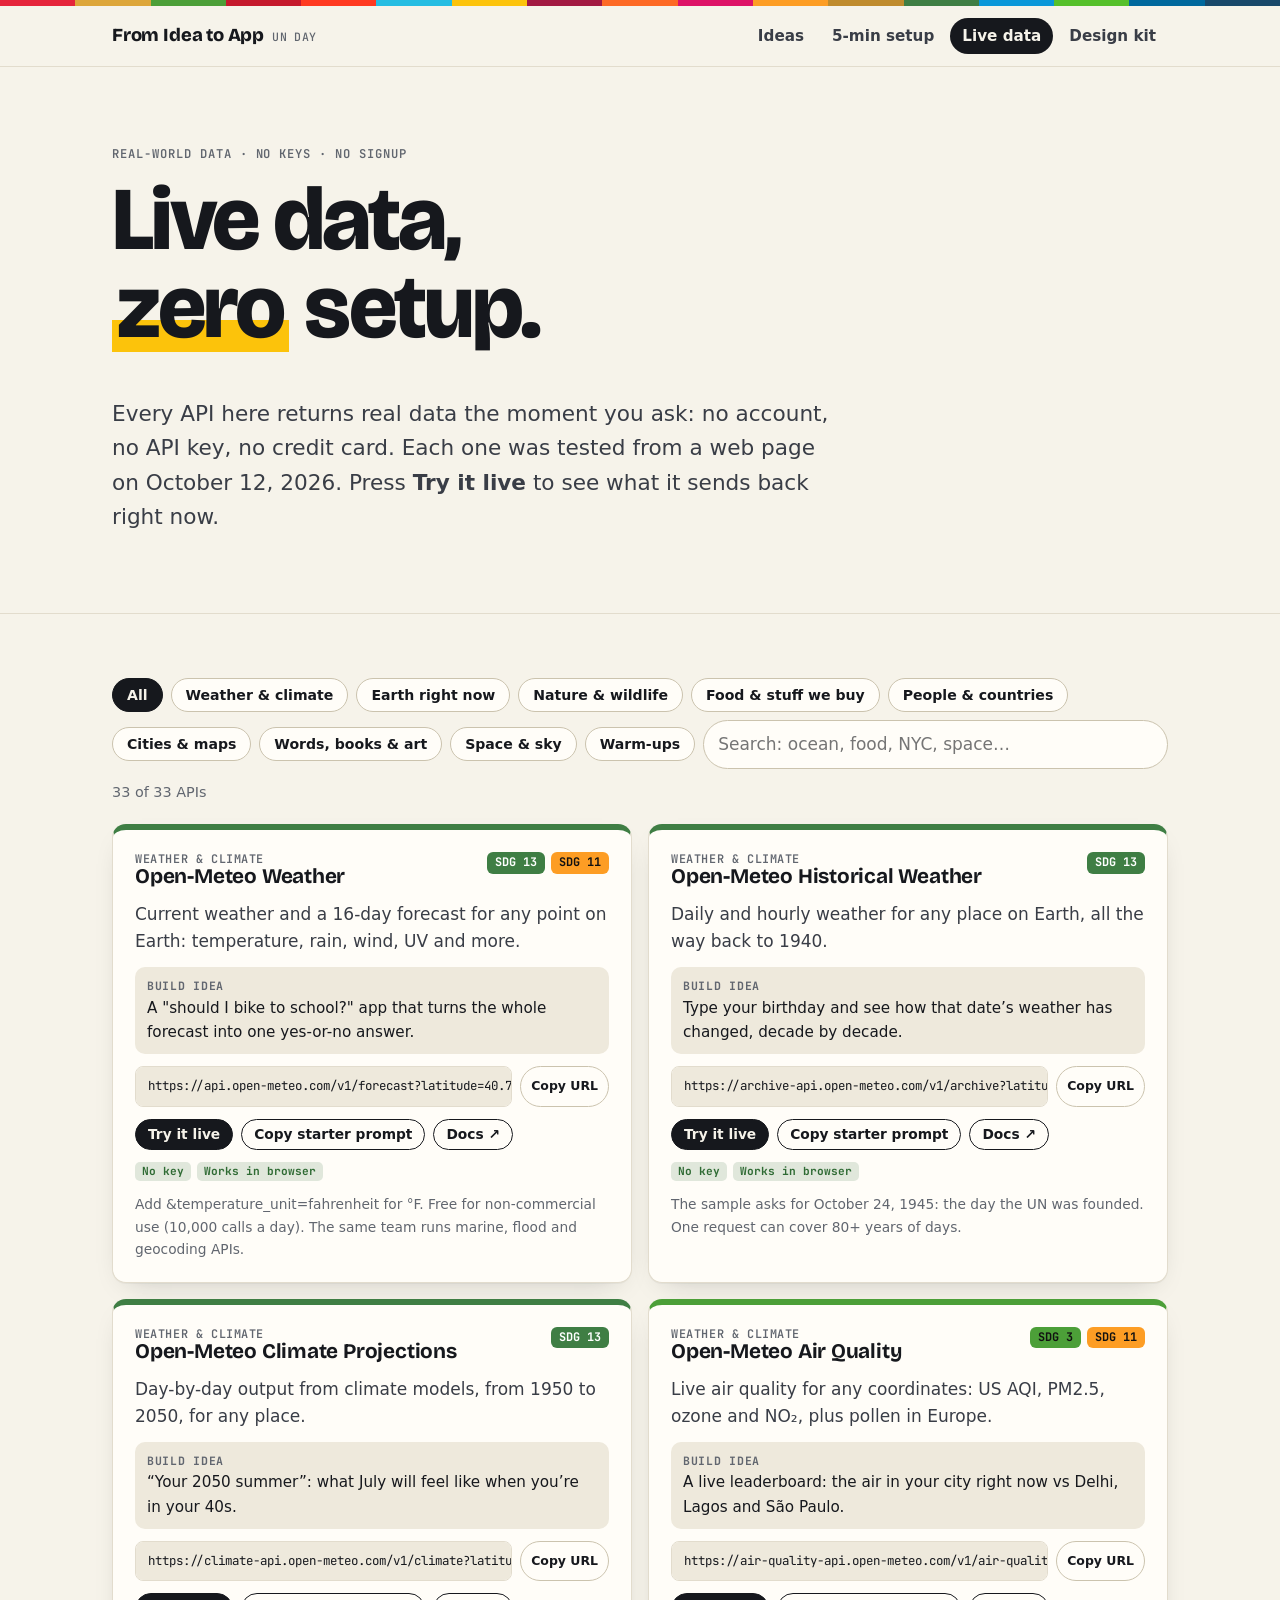
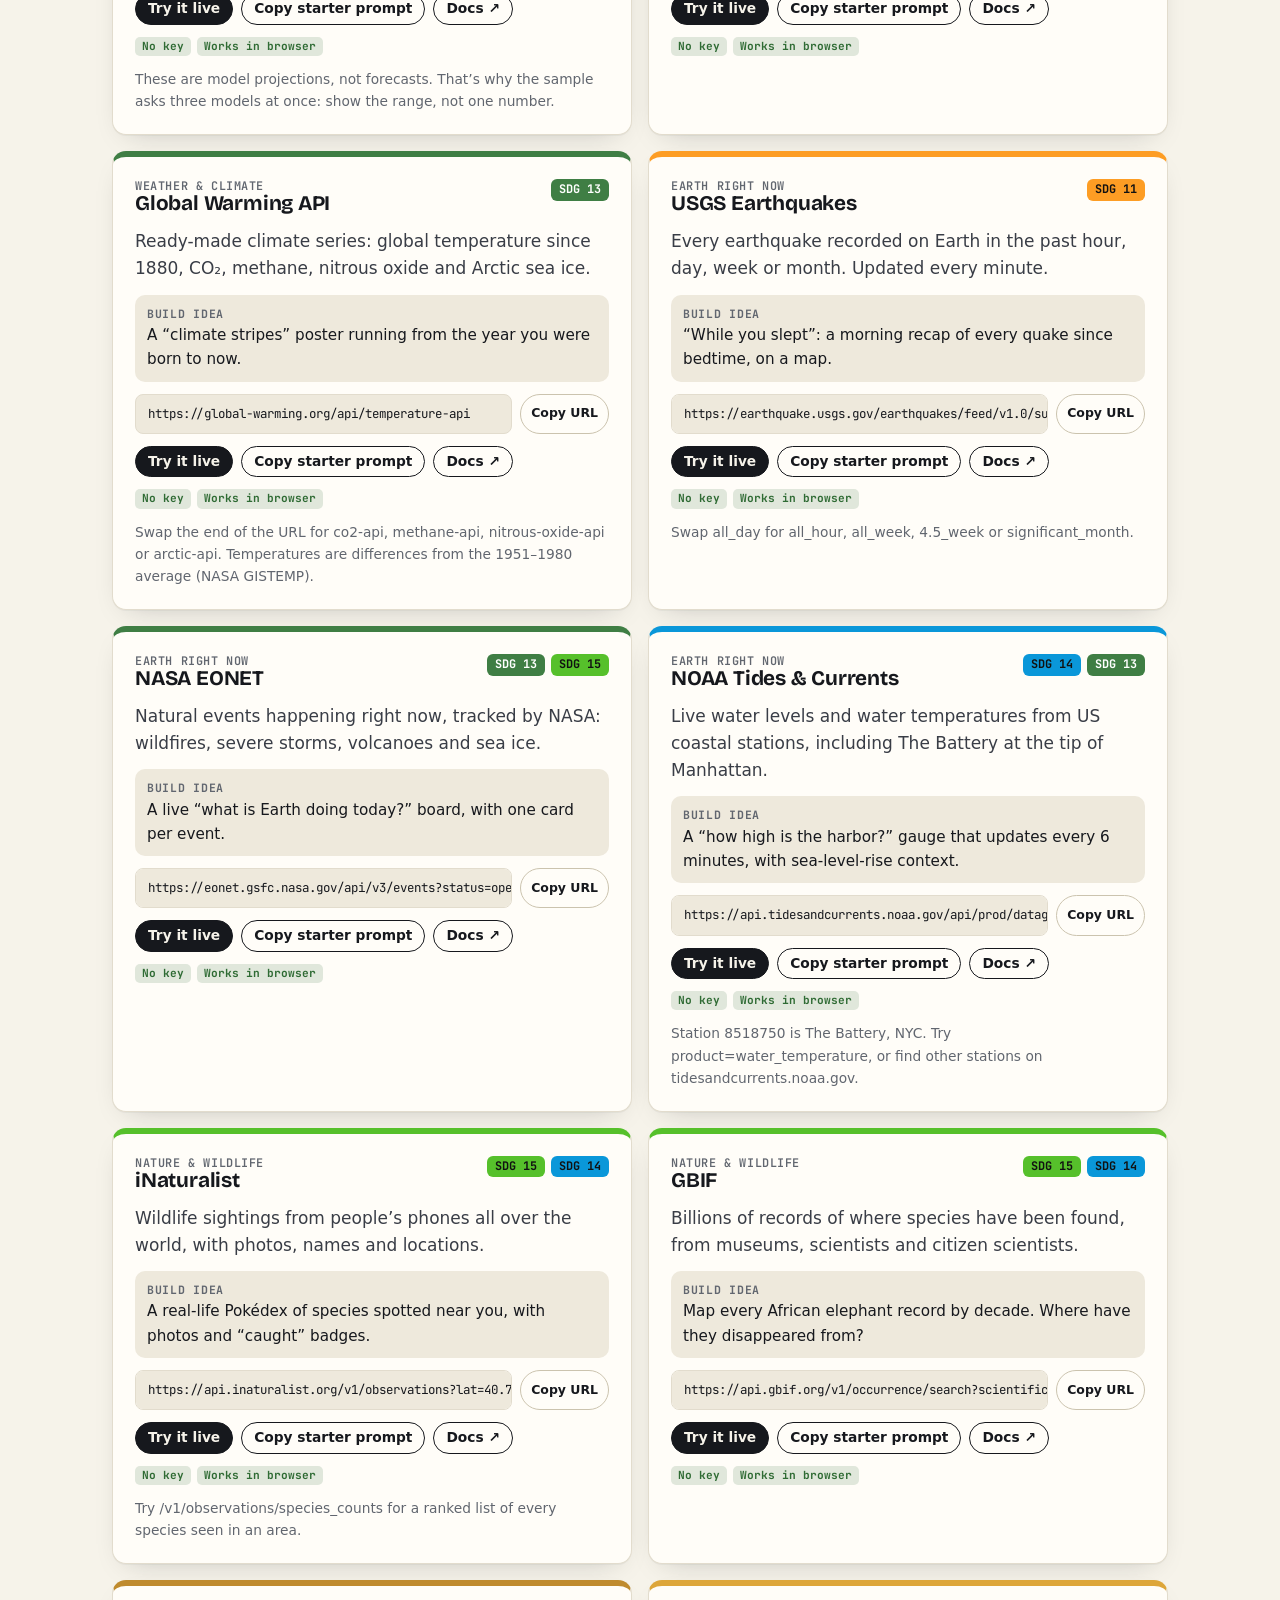
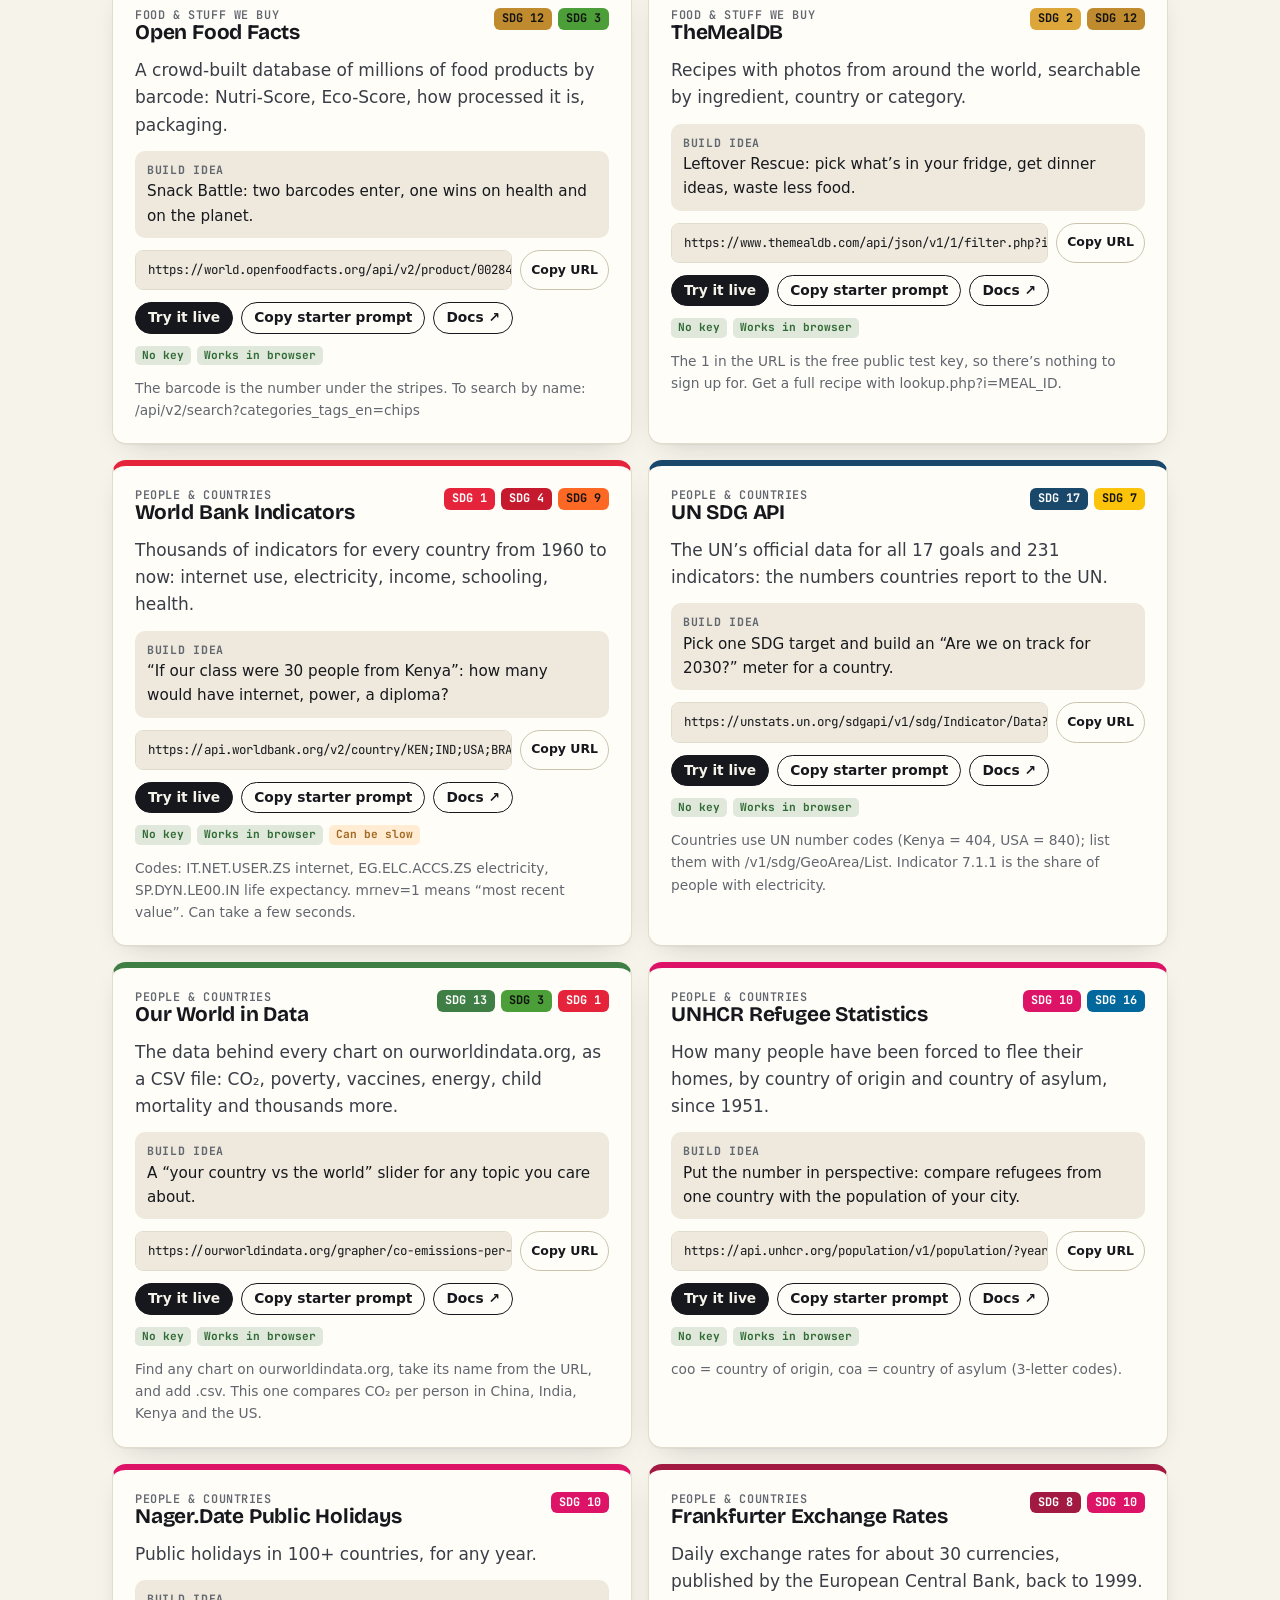
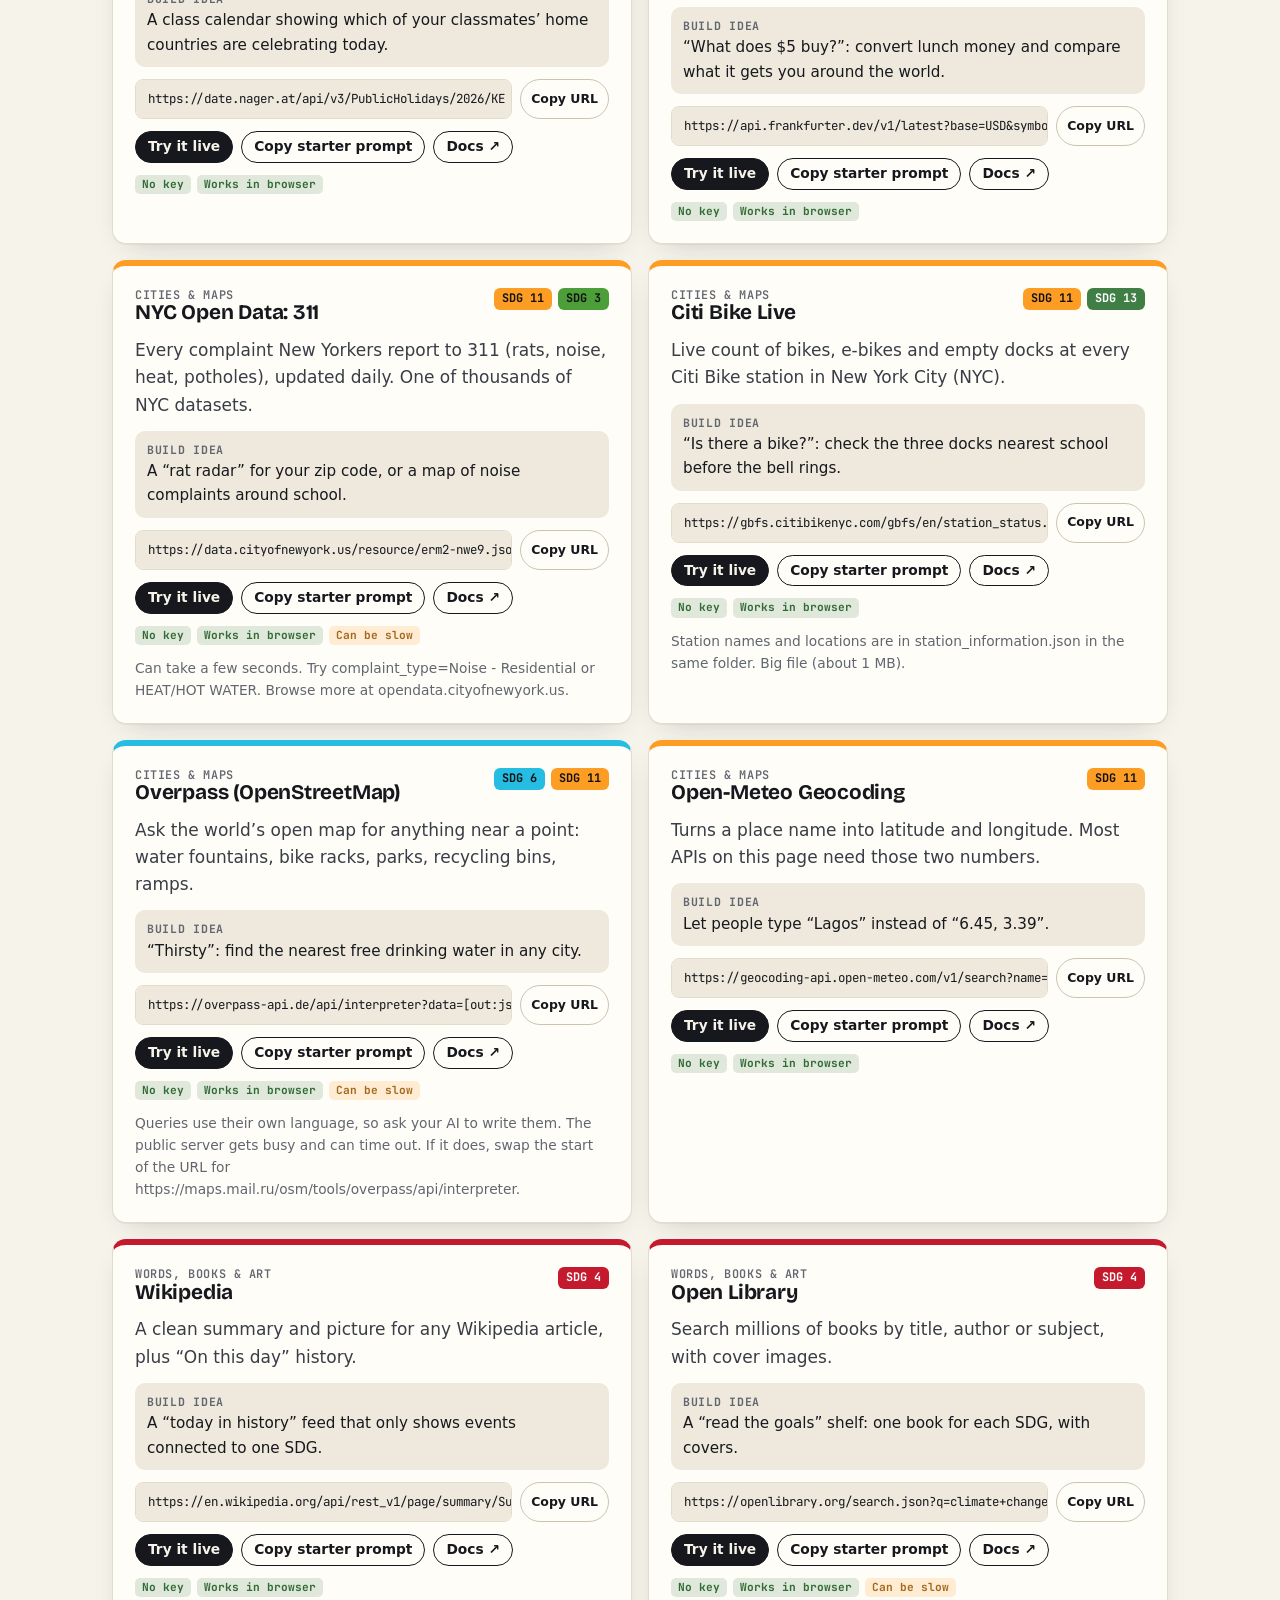
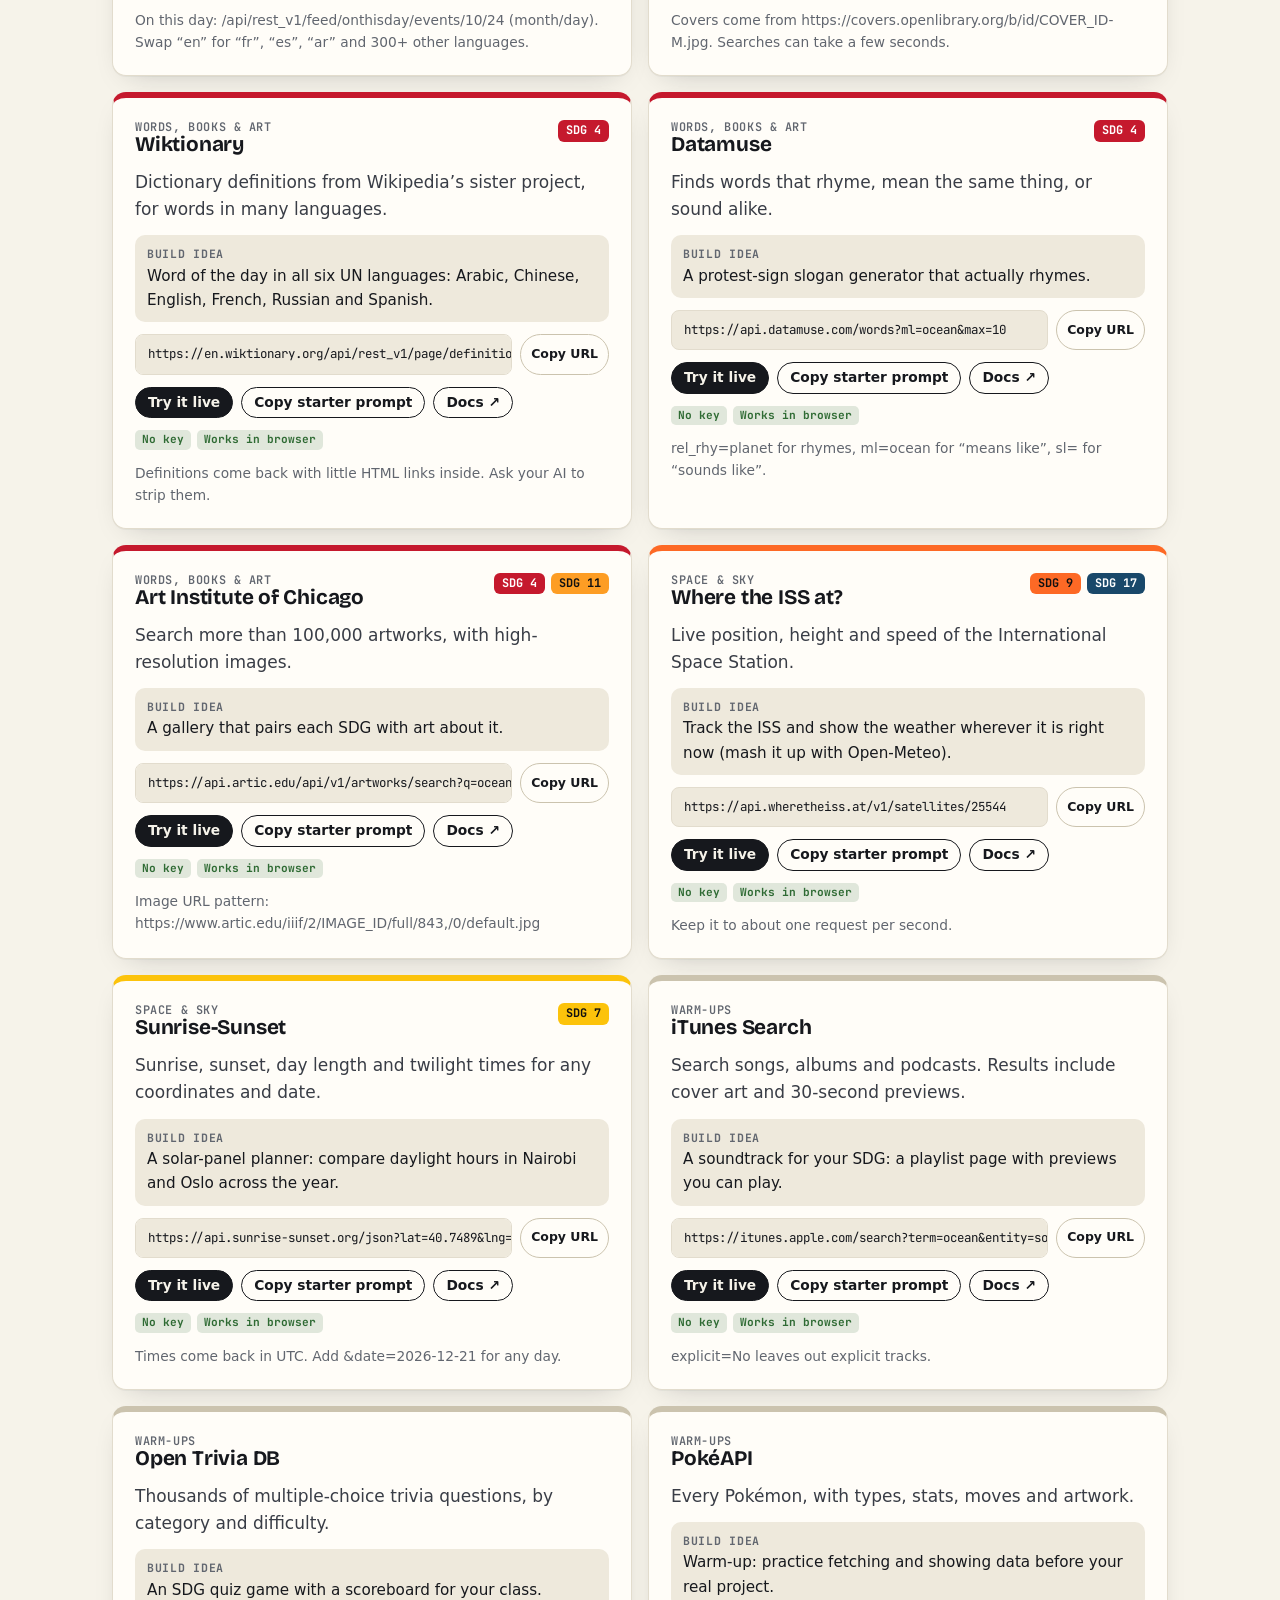
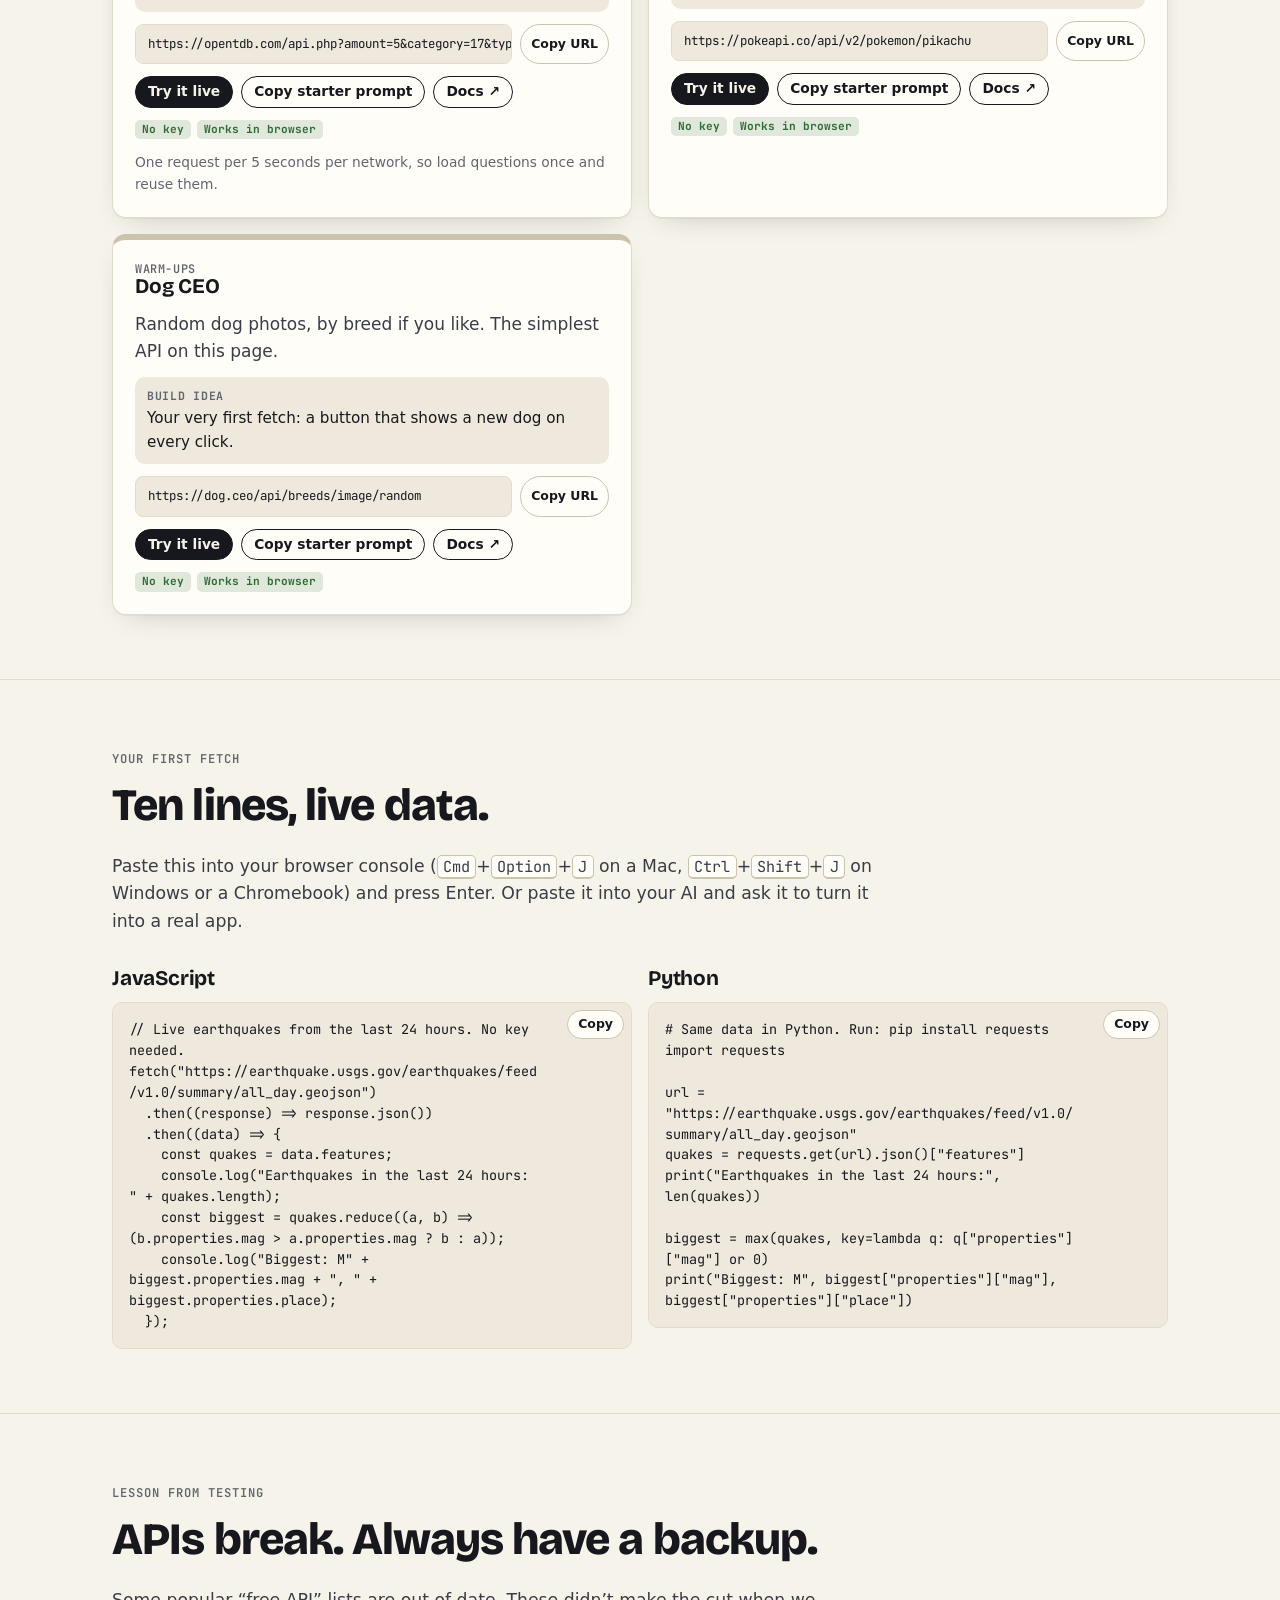
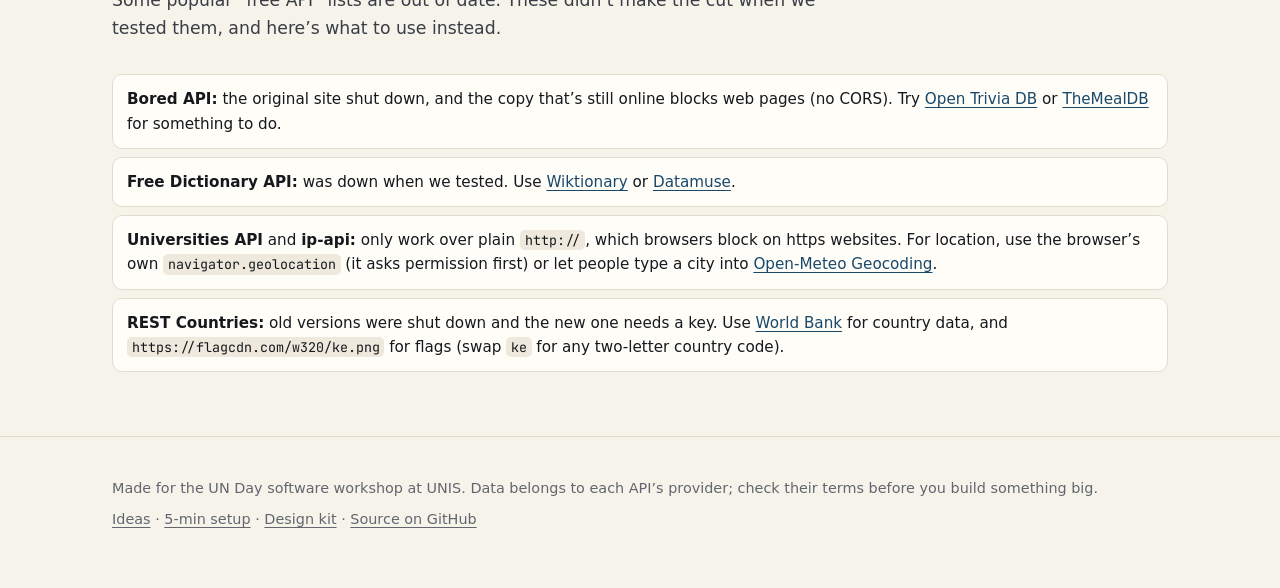
==== commit 3d8948e3: "Add Design kit page with free front-end resources New design.html with 26 free libraries and tools f" ====
--- a/apis.html
+++ b/apis.html
@@ -22,6 +22,7 @@
         <a href="./">Ideas</a>
         <a href="start.html">5-min setup</a>
         <a href="apis.html" aria-current="page">Live data</a>
+        <a href="design.html">Design kit</a>
       </nav>
     </div>
   </header>
@@ -104,7 +105,7 @@
   <footer class="site-footer">
     <div class="wrap">
       <span>Made for the UN Day software workshop at UNIS. Data belongs to each API’s provider; check their terms before you build something big.</span>
-      <span><a href="./">Ideas</a> · <a href="start.html">5-min setup</a> · <a href="https://github.com/unisny/UNDaySWE">Source on GitHub</a></span>
+      <span><a href="./">Ideas</a> · <a href="start.html">5-min setup</a> · <a href="design.html">Design kit</a> · <a href="https://github.com/unisny/UNDaySWE">Source on GitHub</a></span>
     </div>
   </footer>
 
--- a/assets/style.css
+++ b/assets/style.css
@@ -98,6 +98,7 @@
 .nav a { color: var(--ink-2); text-decoration: none; padding: 6px 12px; border-radius: 999px; font-weight: 600; font-size: .95rem; }
 .nav a:hover { background: var(--code-bg); }
 .nav a[aria-current="page"] { background: var(--ink); color: var(--paper); }
+@media (max-width: 600px) { .nav { gap: 2px; } .nav a { padding: 6px 9px; font-size: .88rem; } }
 
 /* ---------- Sections ---------- */
 
@@ -357,3 +358,28 @@
 .site-footer a { color: inherit; }
 
 .visually-hidden { position: absolute !important; width: 1px; height: 1px; overflow: hidden; clip: rect(0 0 0 0); white-space: nowrap; }
+
+/* ---------- Design kit (cards reuse the .api resource-card styles) ---------- */
+
+.kit-group + .kit-group { margin-top: 48px; }
+.kit-group h2 { font-size: clamp(1.5rem, 3.4vw, 2.1rem); margin-bottom: 18px; }
+.demo iframe { display: block; width: 100%; height: var(--h, 260px); border: 1px solid var(--line); border-radius: 12px; background: #fff; }
+.demo details { margin-top: 10px; }
+.demo details summary { font-size: .88rem; }
+
+.palette { display: grid; gap: 8px; grid-template-columns: repeat(auto-fill, minmax(min(100%, 250px), 1fr)); }
+.swatch { display: grid; grid-template-columns: 28px 1fr auto; align-items: center; gap: 10px; padding: 10px 12px; border-radius: 10px; border: 1px solid var(--line); background: var(--card); color: var(--ink); font: inherit; font-size: .88rem; line-height: 1.3; text-align: left; cursor: pointer; }
+.swatch:hover { border-color: var(--ink); }
+.swatch .chip { width: 28px; height: 28px; border-radius: 6px; background: var(--c); }
+.swatch code { font-size: .76rem; }
+
+.flow.glow { grid-template-columns: 1fr; }
+.flow.glow li { display: grid; grid-template-columns: auto minmax(0, 1fr) auto; gap: 2px 14px; align-items: start; }
+.flow.glow li::before { grid-row: span 2; margin: 0; }
+.flow.glow li b, .flow.glow li span { grid-column: 2; }
+.flow.glow li .copy { grid-column: 3; grid-row: 1 / span 2; align-self: center; }
+@media (max-width: 600px) {
+  .flow.glow li { grid-template-columns: auto minmax(0, 1fr); }
+  .flow.glow li::before { grid-row: span 3; }
+  .flow.glow li .copy { grid-column: 2; grid-row: auto; justify-self: start; margin-top: 8px; }
+}
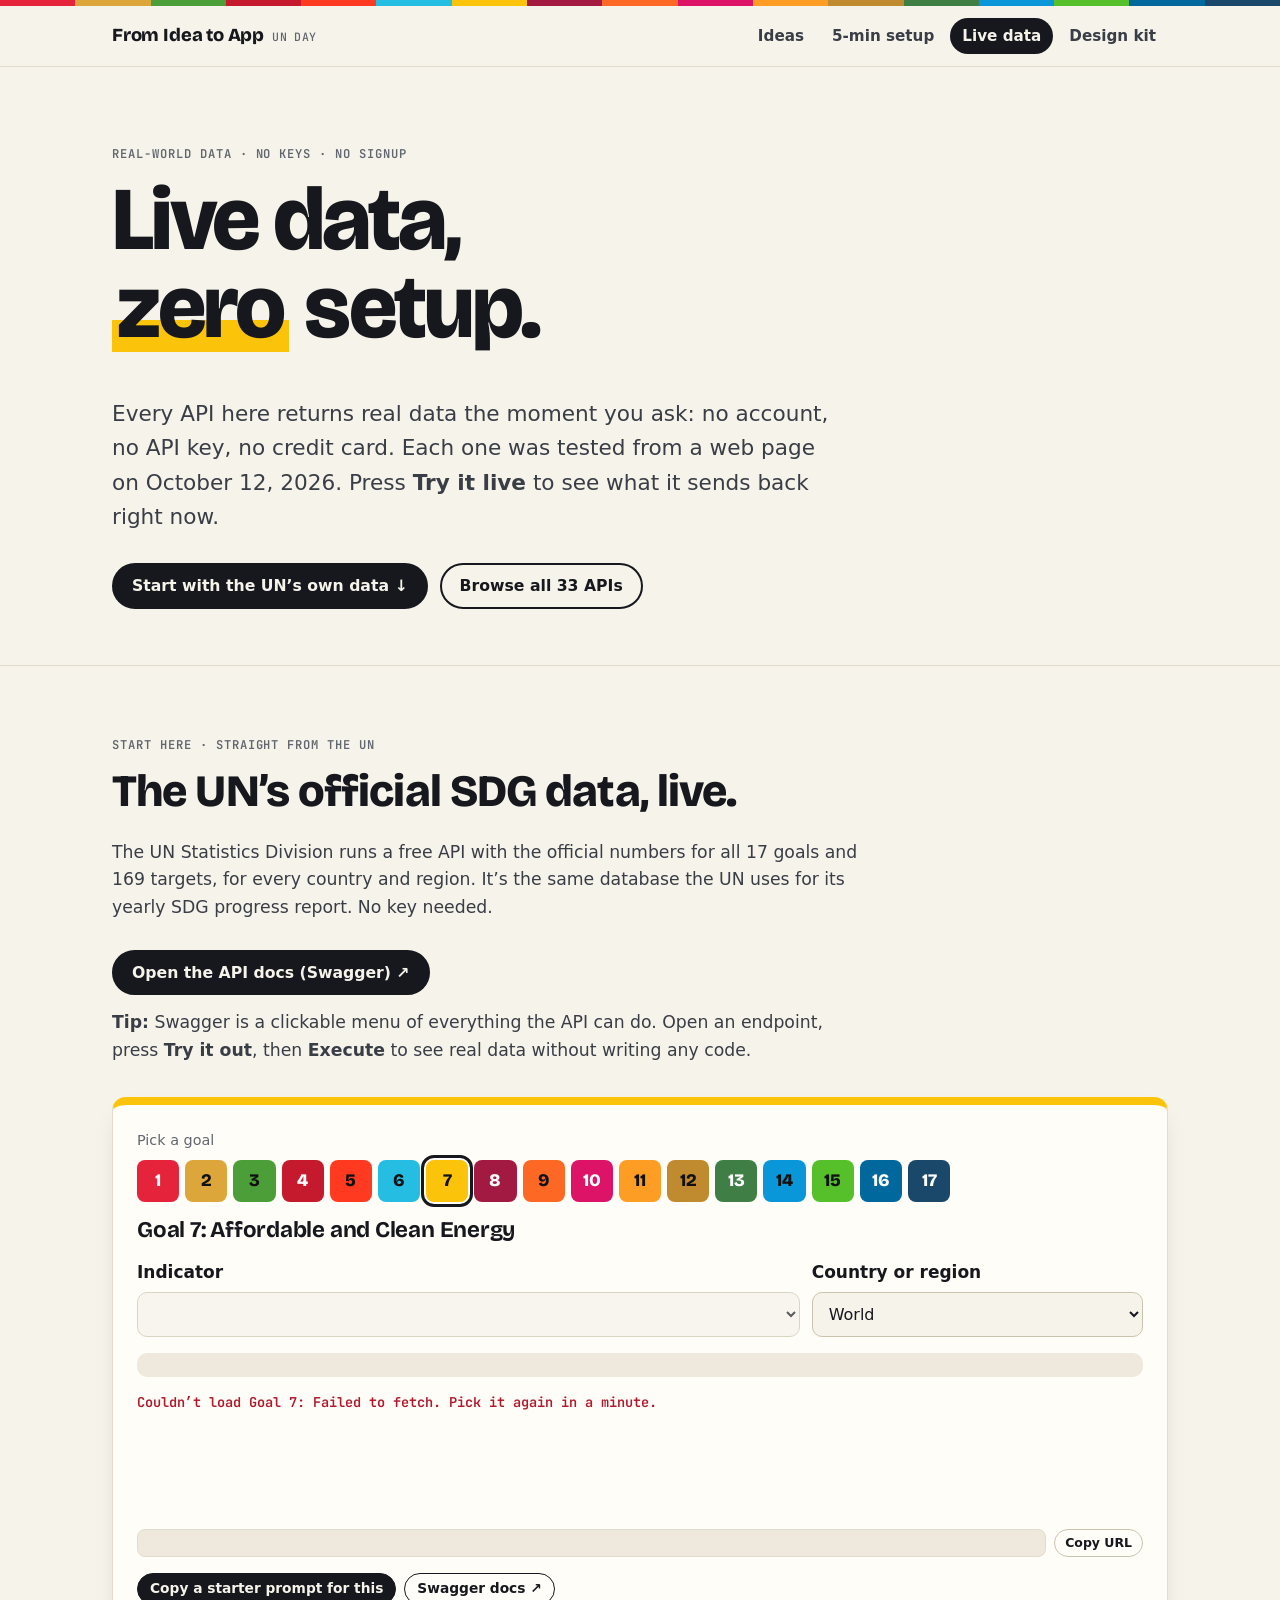
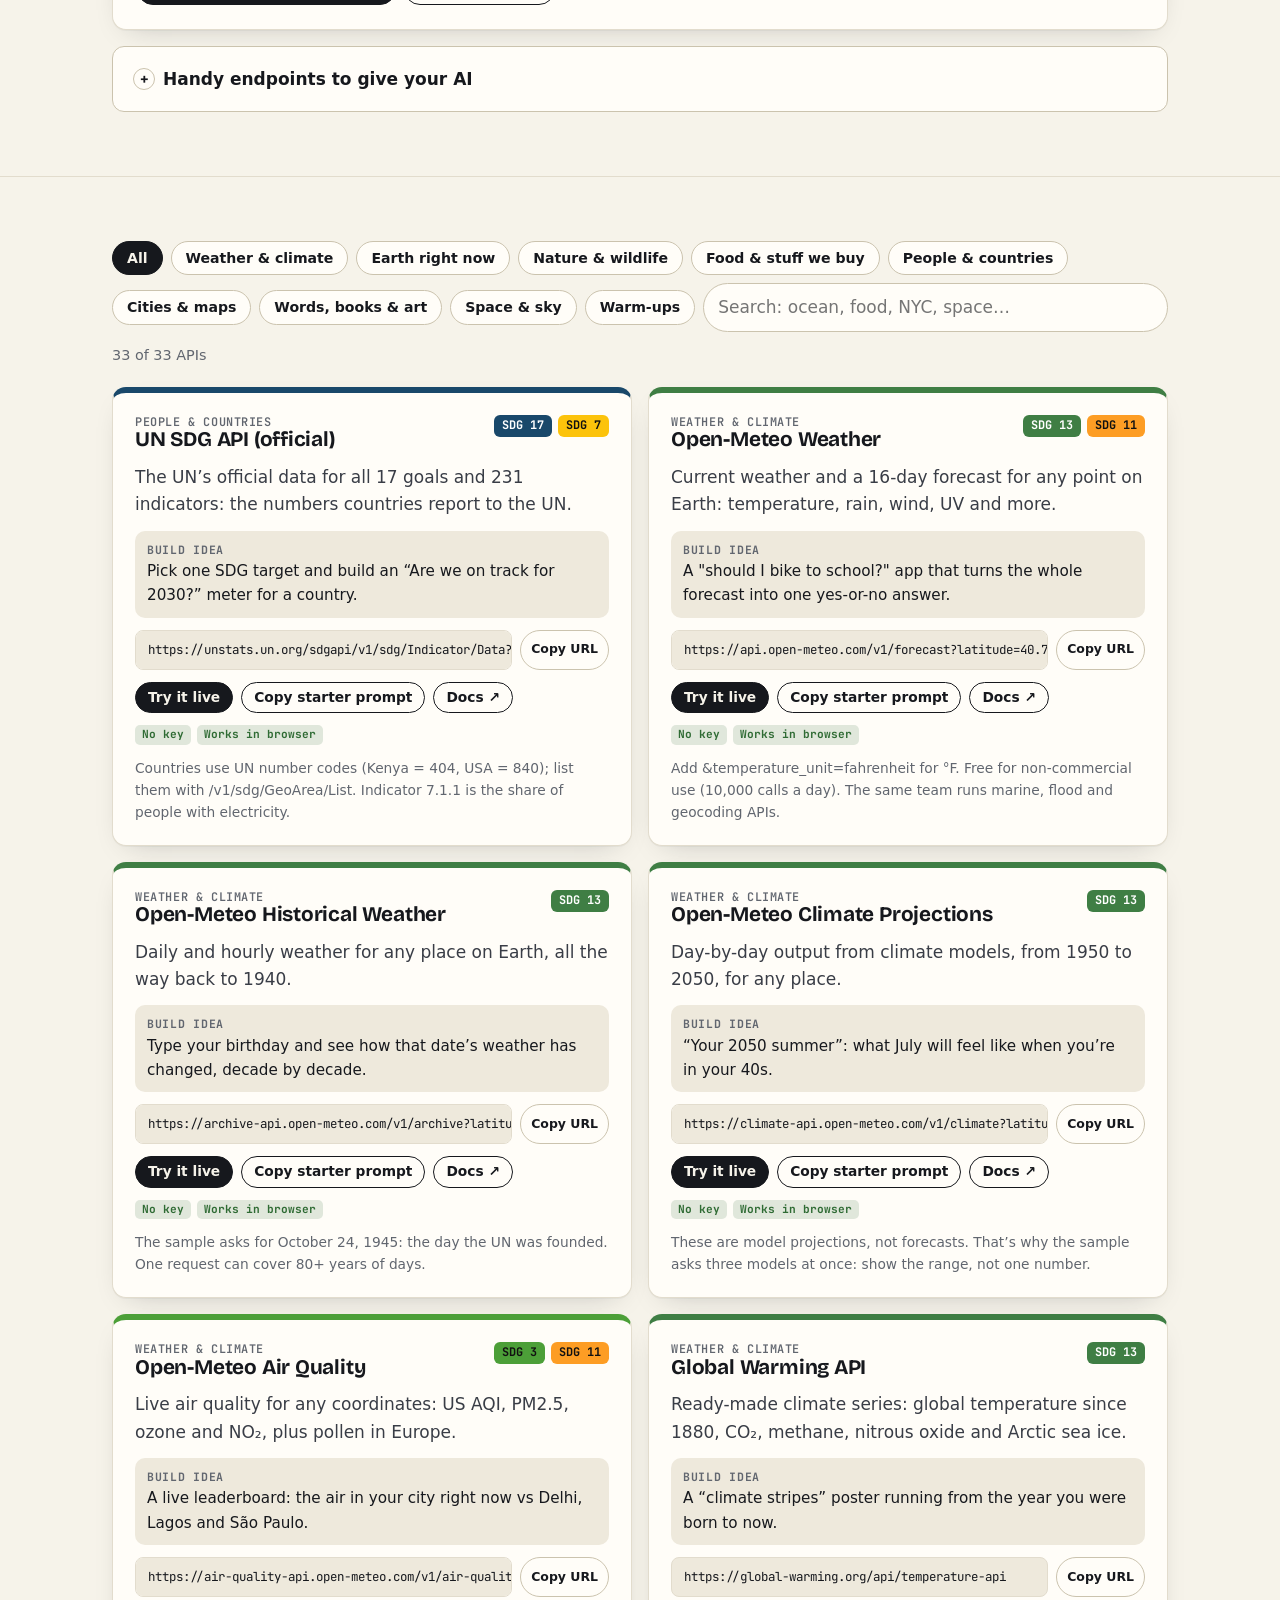
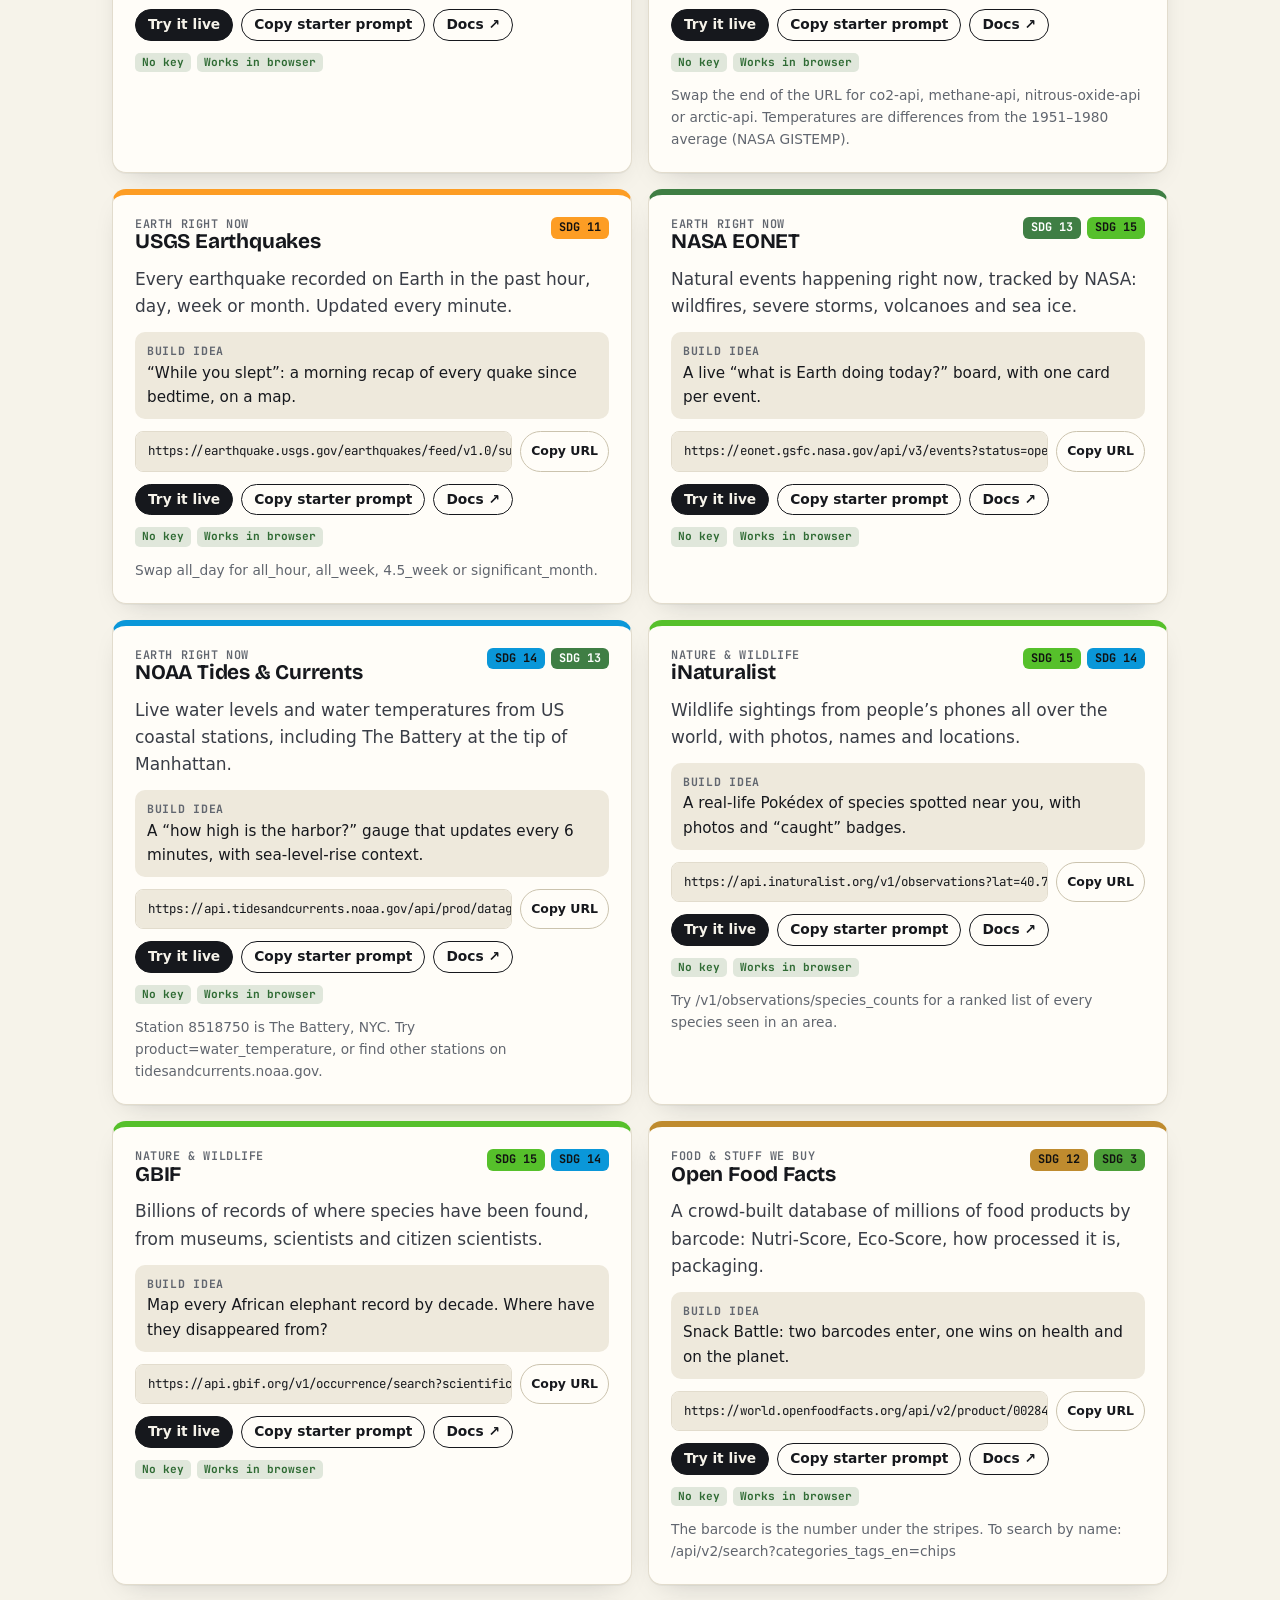
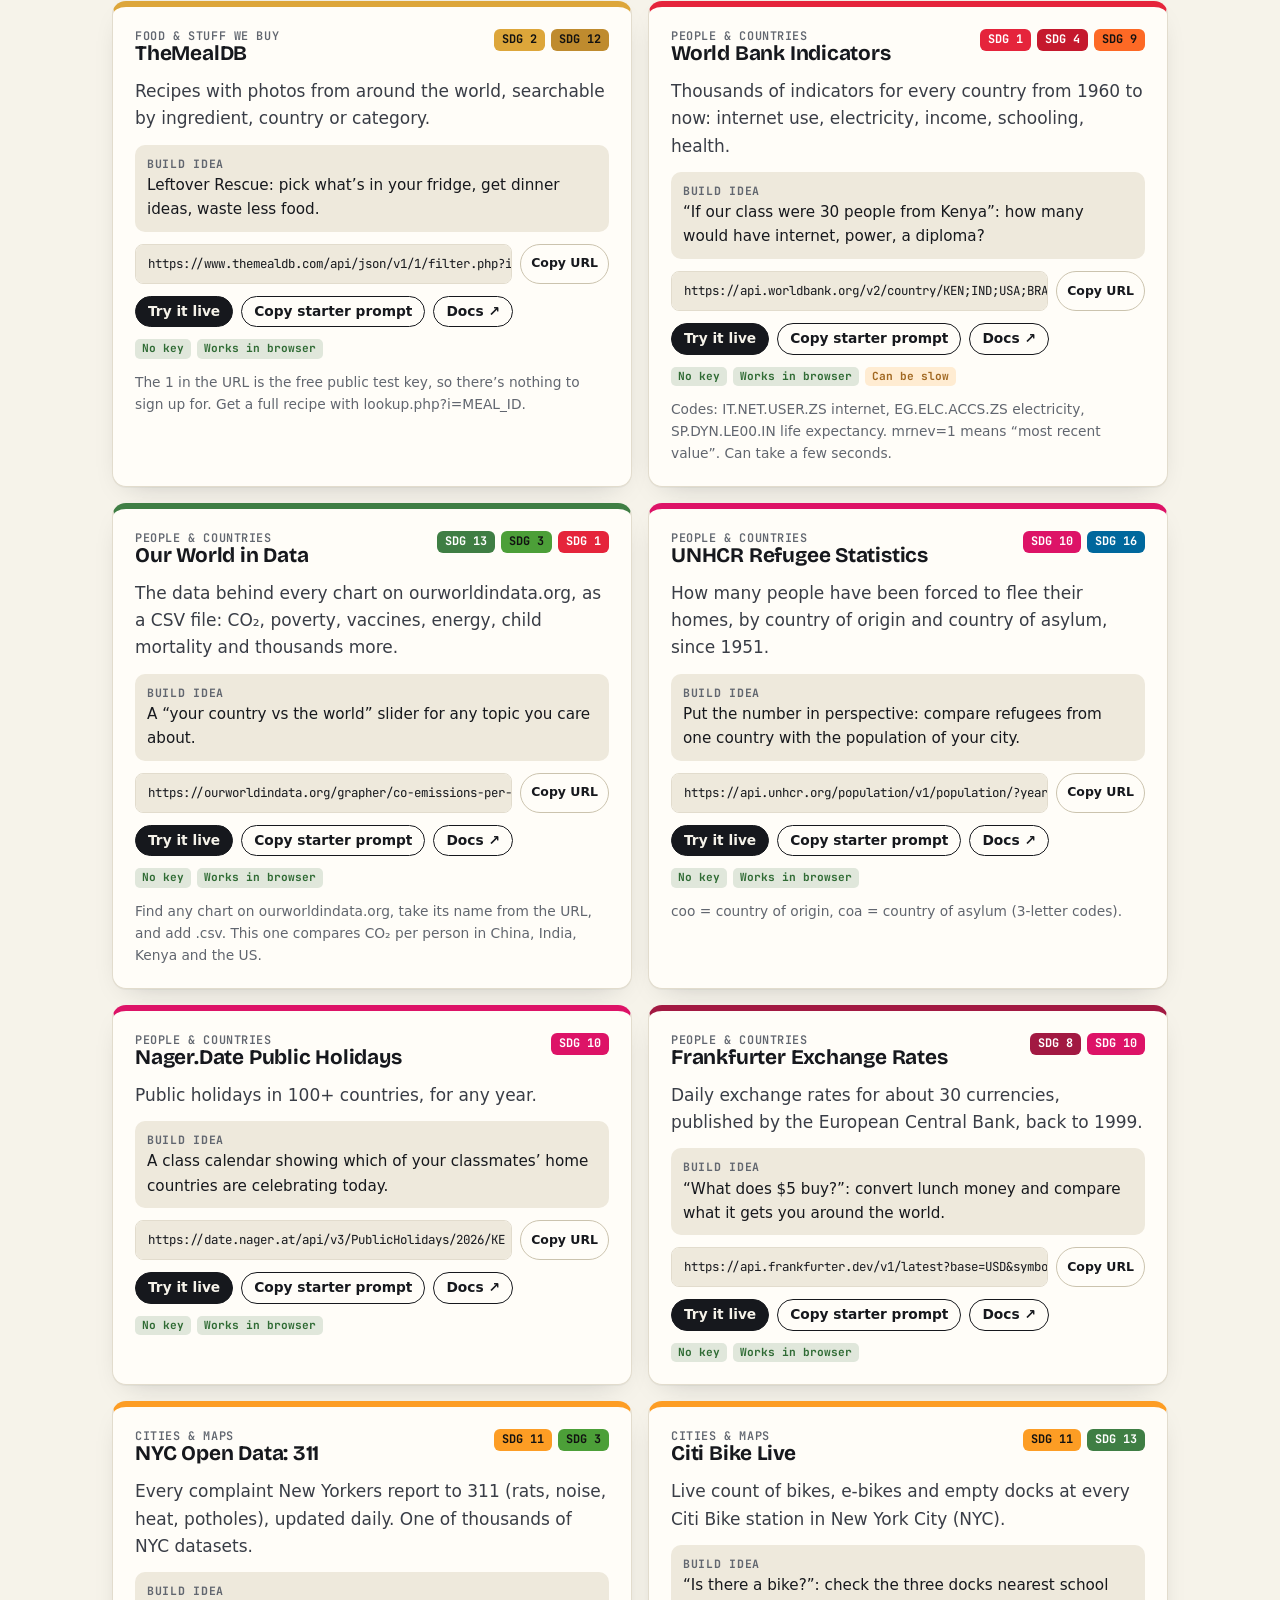
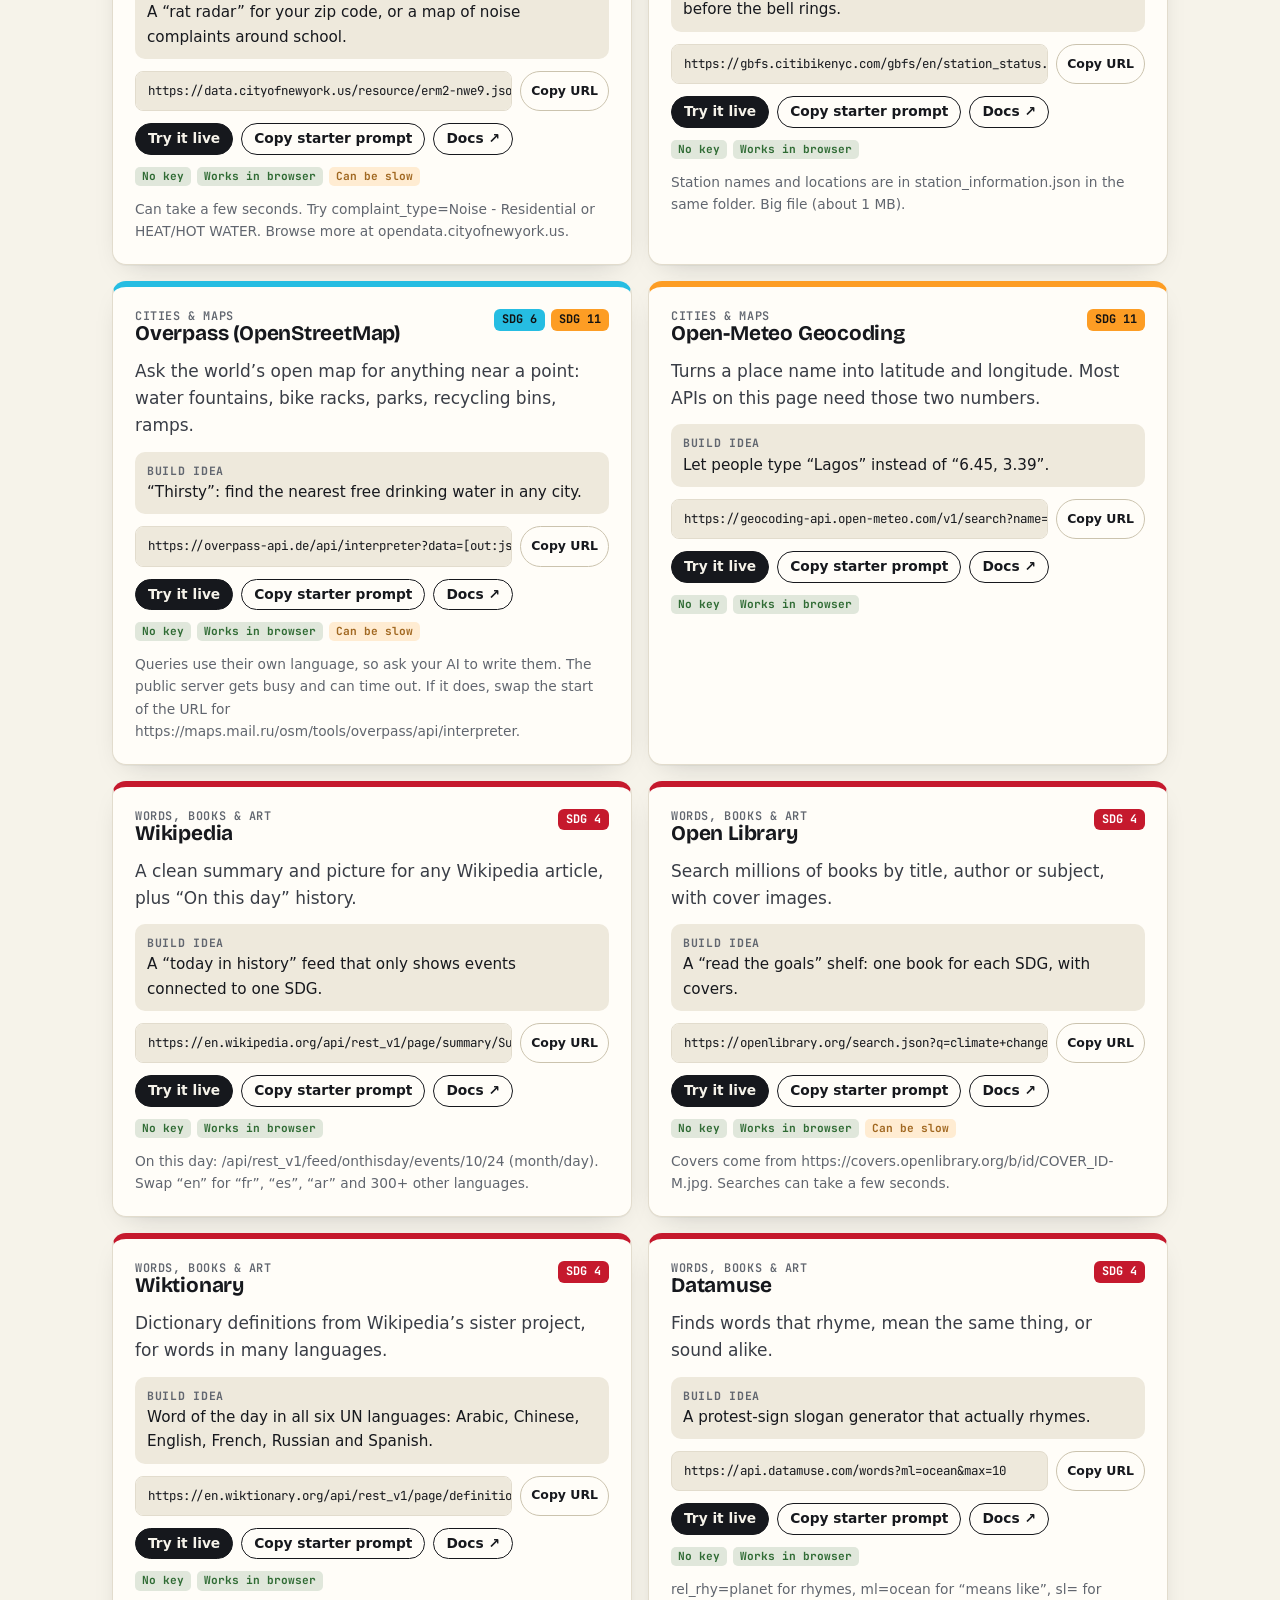
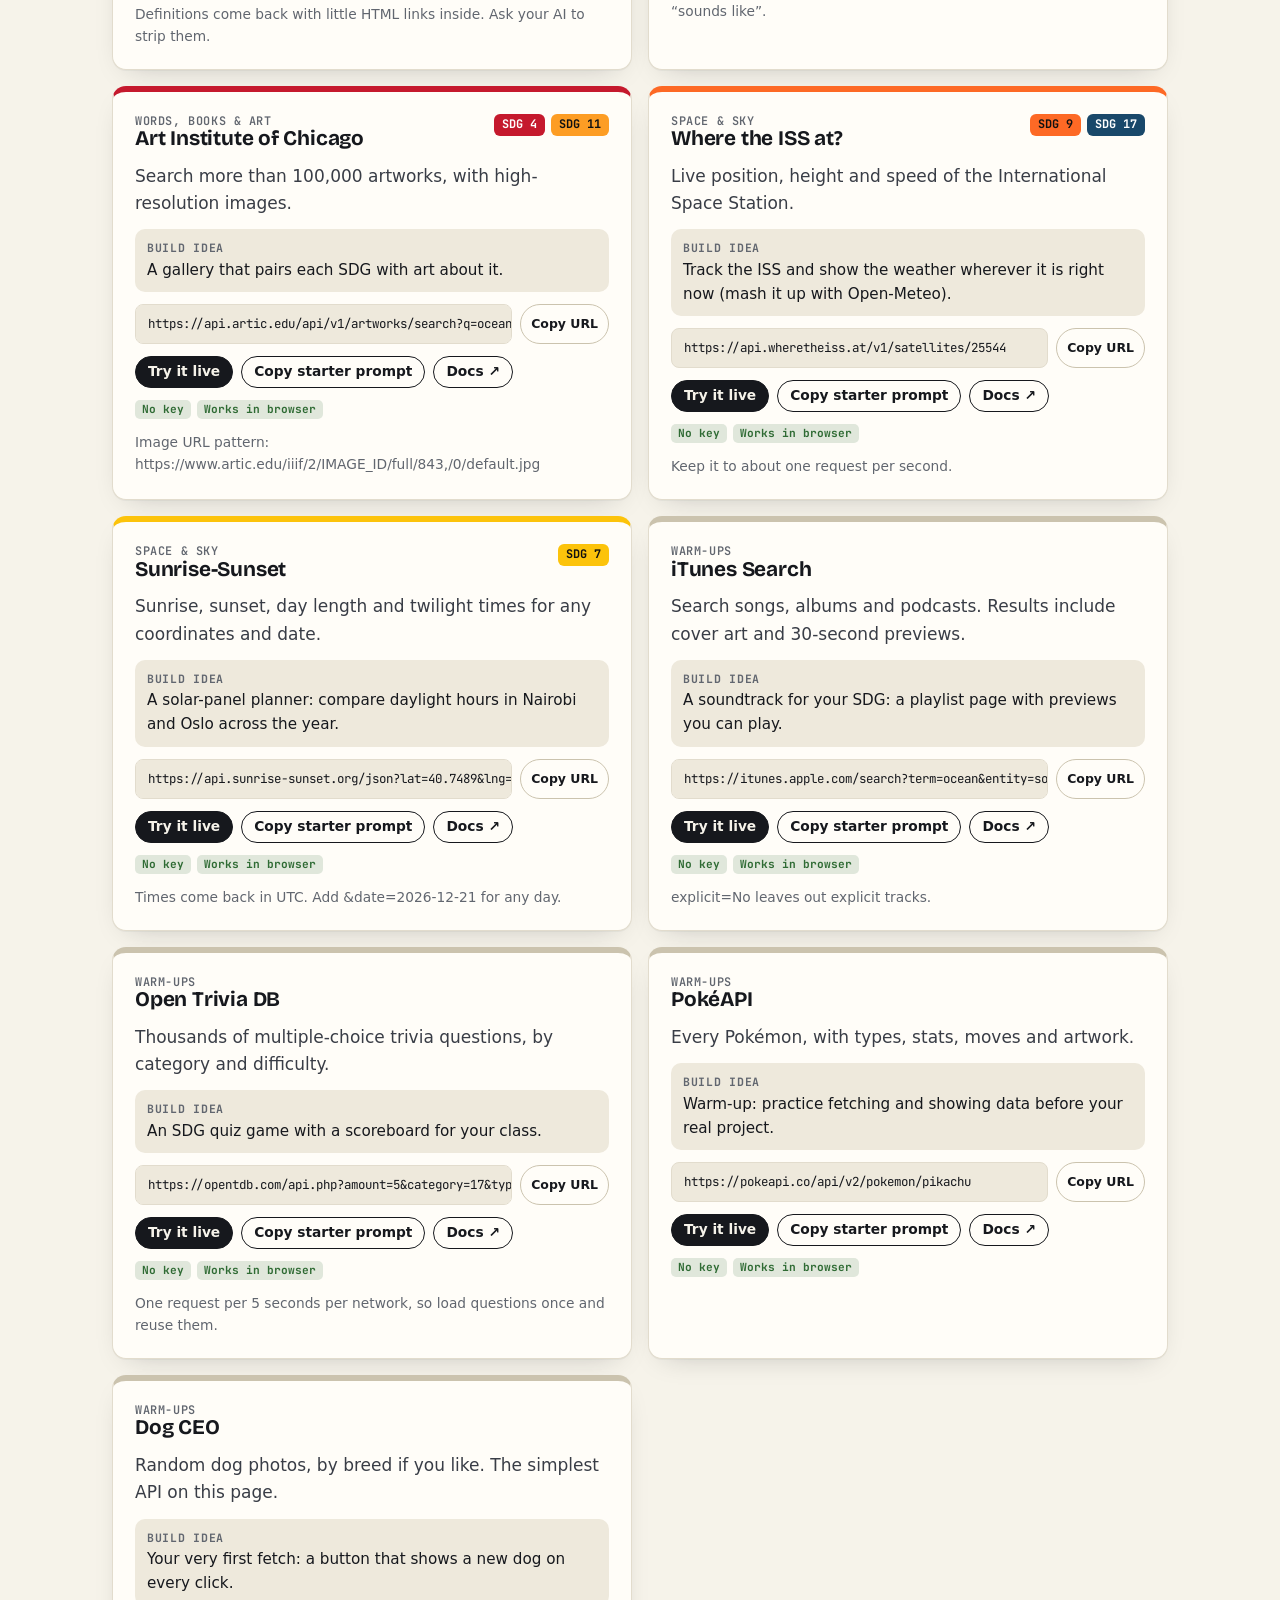
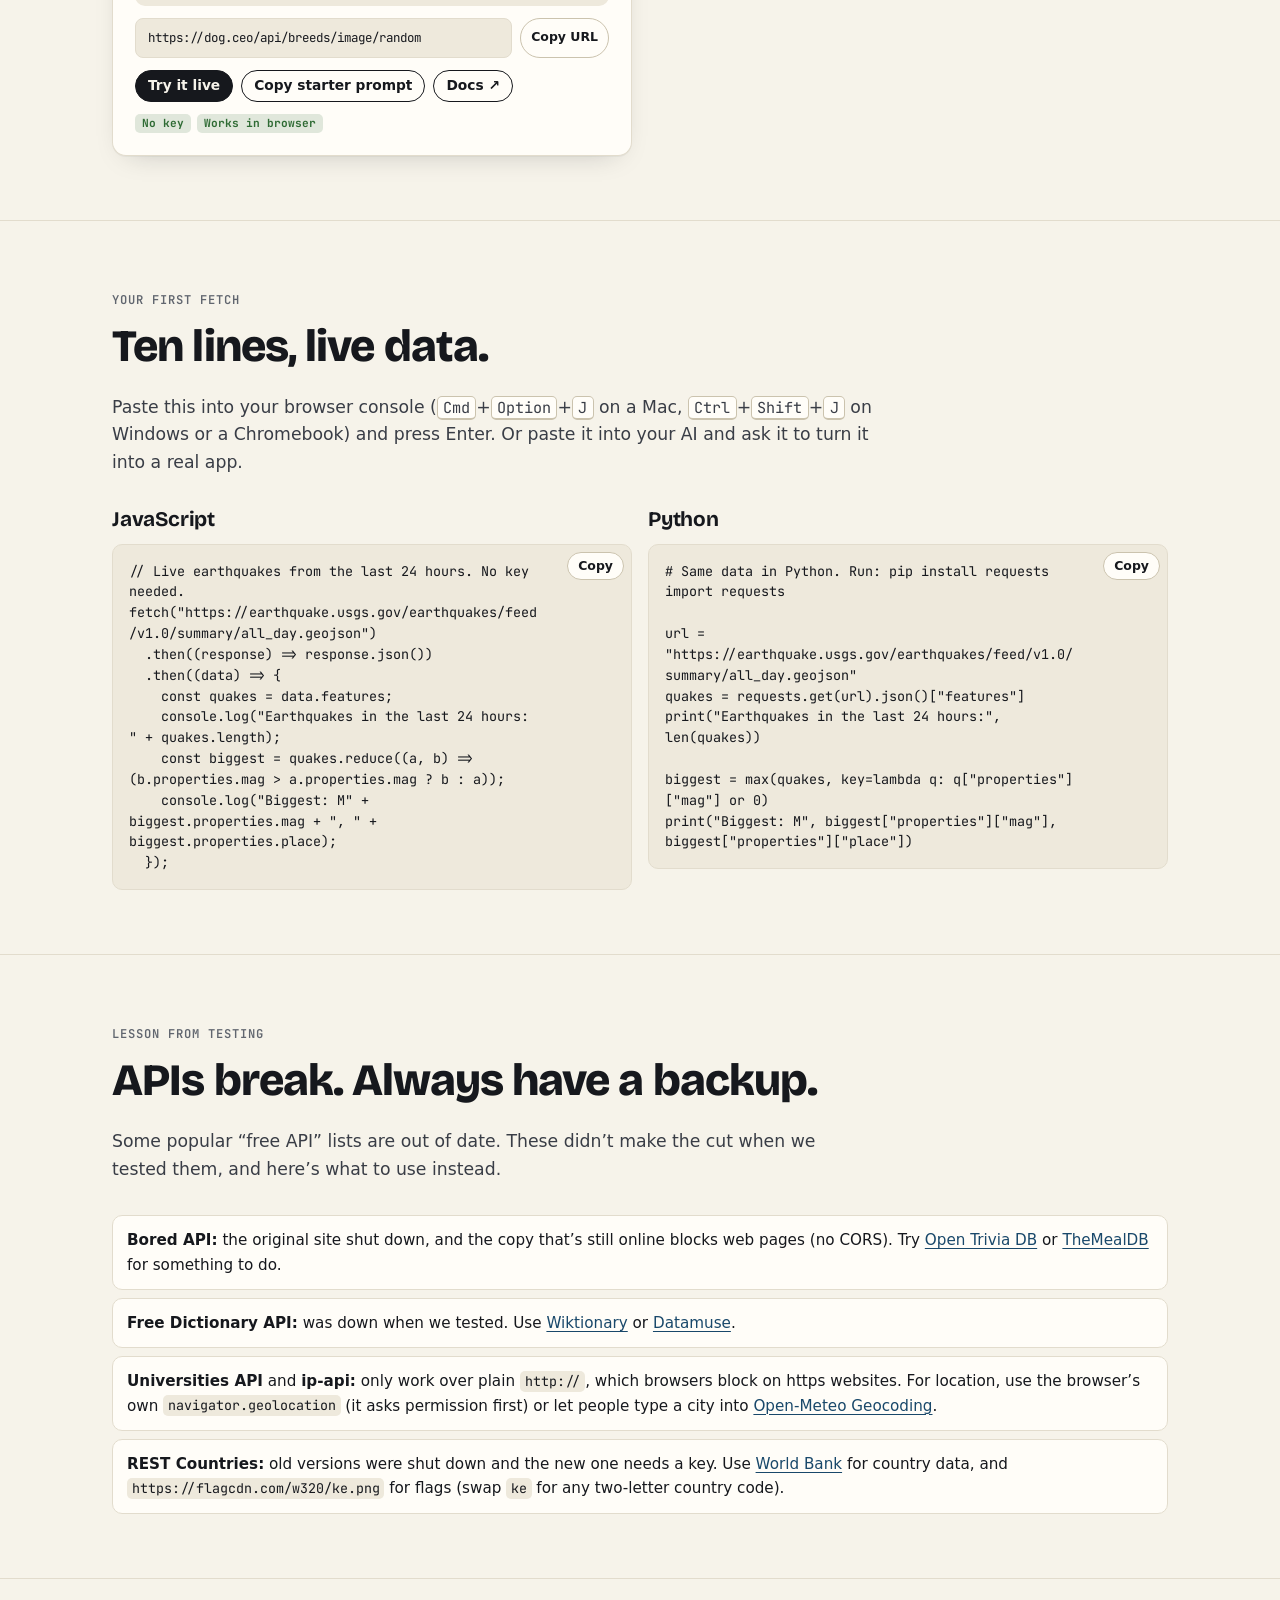
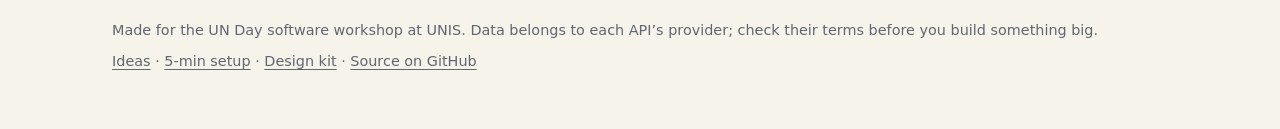
==== commit 102364d1: "Feature the official UN SDG API and SDG brand materials at the top - Live data: new "Start here" exp" ====
--- a/apis.html
+++ b/apis.html
@@ -33,10 +33,57 @@
         <span class="eyebrow">Real-world data · no keys · no signup</span>
         <h1>Live data,<br><span class="mark">zero</span> setup.</h1>
         <p class="lede">Every API here returns real data the moment you ask: no account, no API key, no credit card. Each one was tested from a web page on October 12, 2026. Press <b>Try it live</b> to see what it sends back right now.</p>
+        <div class="hero-actions">
+          <a class="btn" href="#un-sdg">Start with the UN’s own data ↓</a>
+          <a class="btn btn-ghost" href="#catalog">Browse all 33 APIs</a>
+        </div>
       </div>
     </section>
 
-    <section class="section">
+    <section class="section" id="un-sdg">
+      <div class="wrap">
+        <div class="section-head">
+          <span class="eyebrow">Start here · straight from the UN</span>
+          <h2>The UN’s official SDG data, live.</h2>
+          <p>The UN Statistics Division runs a free API with the official numbers for all 17 goals and 169 targets, for every country and region. It’s the same database the UN uses for its yearly SDG progress report. No key needed.</p>
+          <div class="hero-actions">
+            <a class="btn" href="https://unstats.un.org/sdgapi/swagger/" target="_blank" rel="noopener">Open the API docs (Swagger) ↗</a>
+          </div>
+          <p class="small muted" style="margin-top: 14px"><b>Tip:</b> Swagger is a clickable menu of everything the API can do. Open an endpoint, press <b>Try it out</b>, then <b>Execute</b> to see real data without writing any code.</p>
+        </div>
+
+        <div class="card explorer" id="sdg-explorer" style="--c: var(--sdg-7)">
+          <div>
+            <p class="small muted" style="margin: 0 0 8px">Pick a goal</p>
+            <div class="goal-tiles" id="sdg-goals" role="group" aria-label="Pick a goal"></div>
+          </div>
+          <h3 id="sdg-goal-name">Loading the goals…</h3>
+          <div class="explorer-controls">
+            <div class="field"><label for="sdg-indicator">Indicator</label><select id="sdg-indicator"></select></div>
+            <div class="field"><label for="sdg-area">Country or region</label><select id="sdg-area"><option value="1">World</option></select></div>
+          </div>
+          <p class="target" id="sdg-target"></p>
+          <div class="series-grid" id="sdg-result" aria-live="polite"></div>
+          <div class="endpoint"><code id="sdg-url"></code><button type="button" class="copy" id="sdg-copy-url">Copy URL</button></div>
+          <div class="api-actions">
+            <button type="button" class="btn btn-sm" id="sdg-prompt">Copy a starter prompt for this</button>
+            <a class="btn btn-sm btn-ghost" href="https://unstats.un.org/sdgapi/swagger/" target="_blank" rel="noopener">Swagger docs ↗</a>
+          </div>
+        </div>
+
+        <details class="callout" style="margin-top: 16px">
+          <summary>Handy endpoints to give your AI</summary>
+          <ul class="endpoint-list">
+            <li><code>https://unstats.un.org/sdgapi/v1/sdg/Goal/List?includechildren=false</code> The 17 goals</li>
+            <li><code>https://unstats.un.org/sdgapi/v1/sdg/Goal/13/Target/List?includechildren=true</code> One goal’s targets and indicators</li>
+            <li><code>https://unstats.un.org/sdgapi/v1/sdg/GeoArea/List</code> Country and region codes (World = 1, Kenya = 404, USA = 840)</li>
+            <li><code>https://unstats.un.org/sdgapi/v1/sdg/Indicator/Data?indicator=7.1.1&amp;areaCode=404&amp;pageSize=1000</code> The numbers for one indicator in one place</li>
+          </ul>
+        </details>
+      </div>
+    </section>
+
+    <section class="section" id="catalog">
       <div class="wrap">
         <div class="filters" id="filters">
           <label class="visually-hidden" for="search">Search APIs</label>
@@ -111,5 +158,6 @@
 
   <script src="assets/site.js"></script>
   <script src="assets/apis.js"></script>
+  <script src="assets/sdg.js"></script>
 </body>
 </html>
--- a/assets/style.css
+++ b/assets/style.css
@@ -383,3 +383,42 @@
   .flow.glow li::before { grid-row: span 3; }
   .flow.glow li .copy { grid-column: 2; grid-row: auto; justify-self: start; margin-top: 8px; }
 }
+
+/* ---------- UN SDG API explorer (Live data) and SDG brand kit (Design kit) ---------- */
+
+.goal-tiles { display: grid; grid-template-columns: repeat(auto-fill, minmax(42px, 1fr)); gap: 6px; }
+.goal-tile { display: grid; place-items: center; aspect-ratio: 1; border: 0; border-radius: 8px; background: var(--c); color: #111; font: 800 1.1rem/1 var(--font-display); text-decoration: none; cursor: pointer; transition: transform .12s ease; }
+.goal-tile.light-text { color: #fff; }
+.goal-tile:hover { transform: translateY(-2px); }
+.goal-tile[aria-pressed="true"] { outline: 3px solid var(--ink); outline-offset: 2px; }
+
+.explorer { padding: 24px; border-top: 8px solid var(--c); display: grid; grid-template-columns: minmax(0, 1fr); gap: 16px; min-width: 0; }
+.explorer h3 { margin: 0; font-size: 1.4rem; }
+.explorer-controls { display: grid; grid-template-columns: minmax(0, 1fr); gap: 12px; }
+.explorer-controls select { max-width: 100%; text-overflow: ellipsis; }
+@media (min-width: 720px) { .explorer-controls { grid-template-columns: minmax(0, 2fr) minmax(0, 1fr); } }
+.explorer .target { margin: 0; padding: 12px 14px; border-radius: 10px; background: var(--code-bg); color: var(--ink-2); }
+.explorer .target b { display: block; font: 700 .72rem/1.4 var(--font-mono); letter-spacing: .06em; text-transform: uppercase; color: var(--muted); margin-bottom: 2px; }
+.series-grid { display: grid; gap: 12px; min-height: 120px; }
+@media (min-width: 720px) { .series-grid { grid-template-columns: repeat(auto-fit, minmax(240px, 1fr)); } }
+.series { padding: 16px; border: 1px solid var(--line); border-radius: 12px; display: flex; flex-direction: column; gap: 6px; min-width: 0; }
+.series-name { margin: 0; font-size: .88rem; color: var(--ink-2); overflow-wrap: anywhere; }
+.series-value { font: 800 2.2rem/1 var(--font-display); letter-spacing: -.02em; }
+.series-value small { font-size: .55em; margin-left: 2px; }
+.series-meta { margin: 0; font-size: .82rem; color: var(--muted); overflow-wrap: anywhere; }
+.series-spark { width: 100%; height: 48px; margin-top: auto; }
+.series-spark polyline { fill: none; stroke: color-mix(in srgb, var(--c) 80%, var(--ink)); stroke-width: 2.5; vector-effect: non-scaling-stroke; }
+.series-spark circle { fill: color-mix(in srgb, var(--c) 80%, var(--ink)); }
+.explorer .status { margin: 0; font: 600 .85rem/1.4 var(--font-mono); color: var(--muted); }
+.explorer .status.err { color: var(--bad); }
+.endpoint-list { list-style: none; padding: 0; margin: 12px 0 0; display: grid; gap: 10px; font-size: .92rem; }
+.endpoint-list code { display: block; margin-bottom: 2px; }
+
+.official { padding: 28px 0; border-bottom: 1px solid var(--line); }
+.official-links { display: grid; gap: 12px; }
+@media (min-width: 720px) { .official-links { grid-template-columns: repeat(2, 1fr); } }
+.official-links a { display: block; padding: 18px 20px; border-radius: 12px; background: var(--card); border: 1px solid var(--line); border-left: 6px solid var(--c); color: var(--ink); text-decoration: none; }
+.official-links a:hover { border-color: var(--ink); border-left-color: var(--c); }
+.official-links b { display: block; font-family: var(--font-display); font-size: 1.2rem; }
+.official-links span { color: var(--ink-2); font-size: .95rem; }
+.rules-list { margin: 0; padding-left: 1.2em; display: grid; gap: 6px; color: var(--ink-2); }
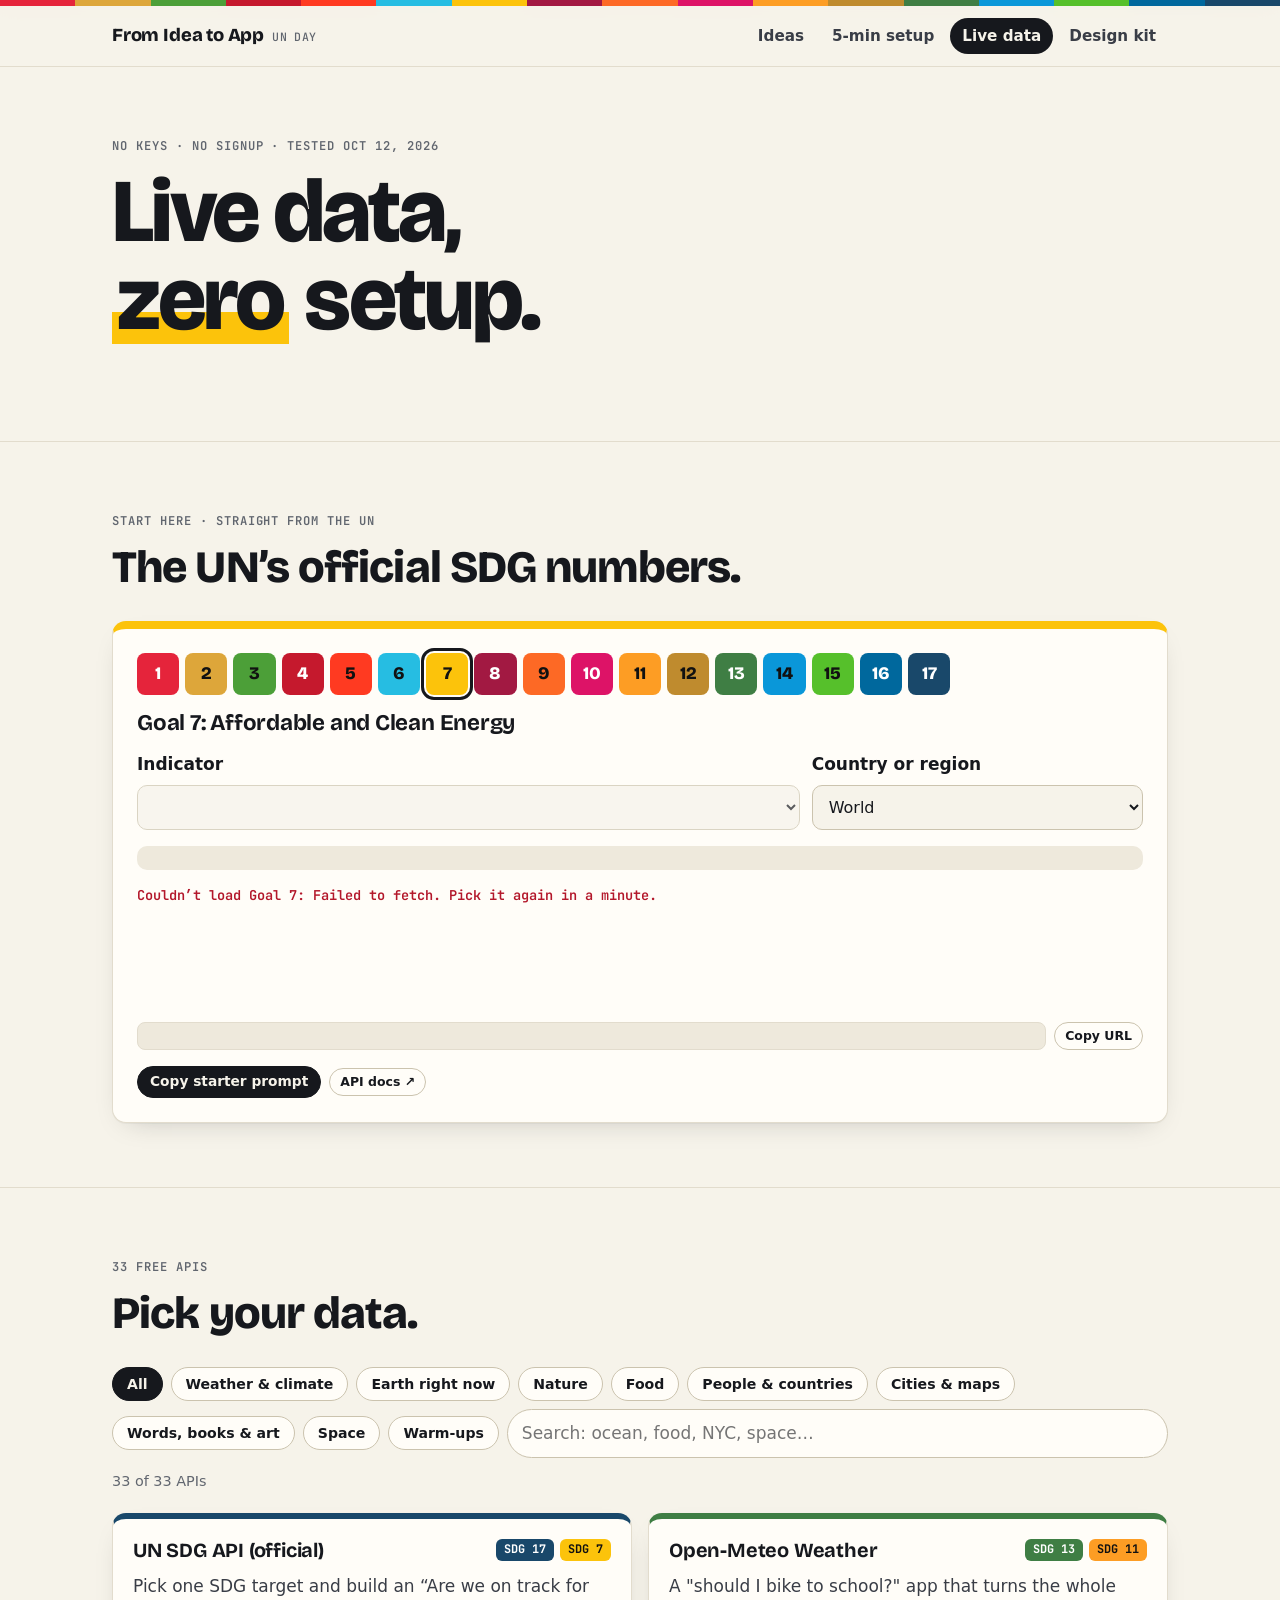
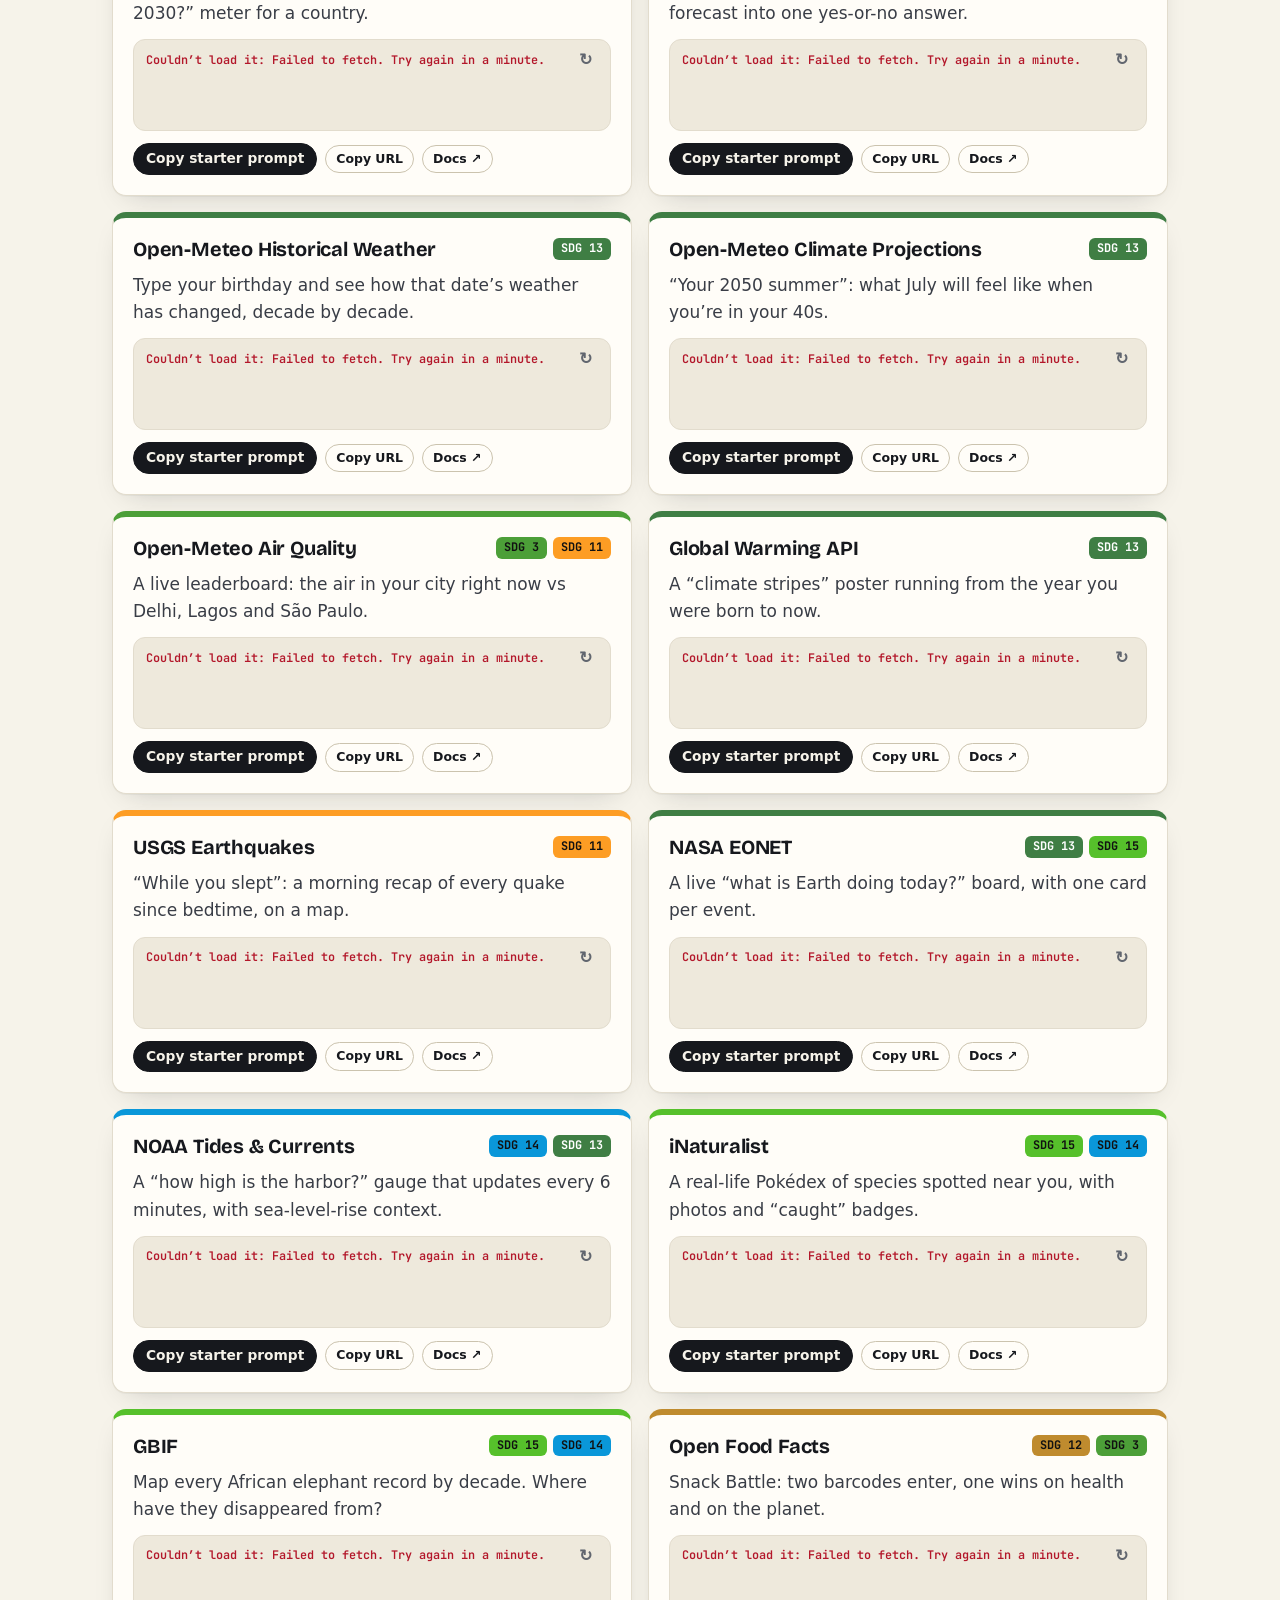
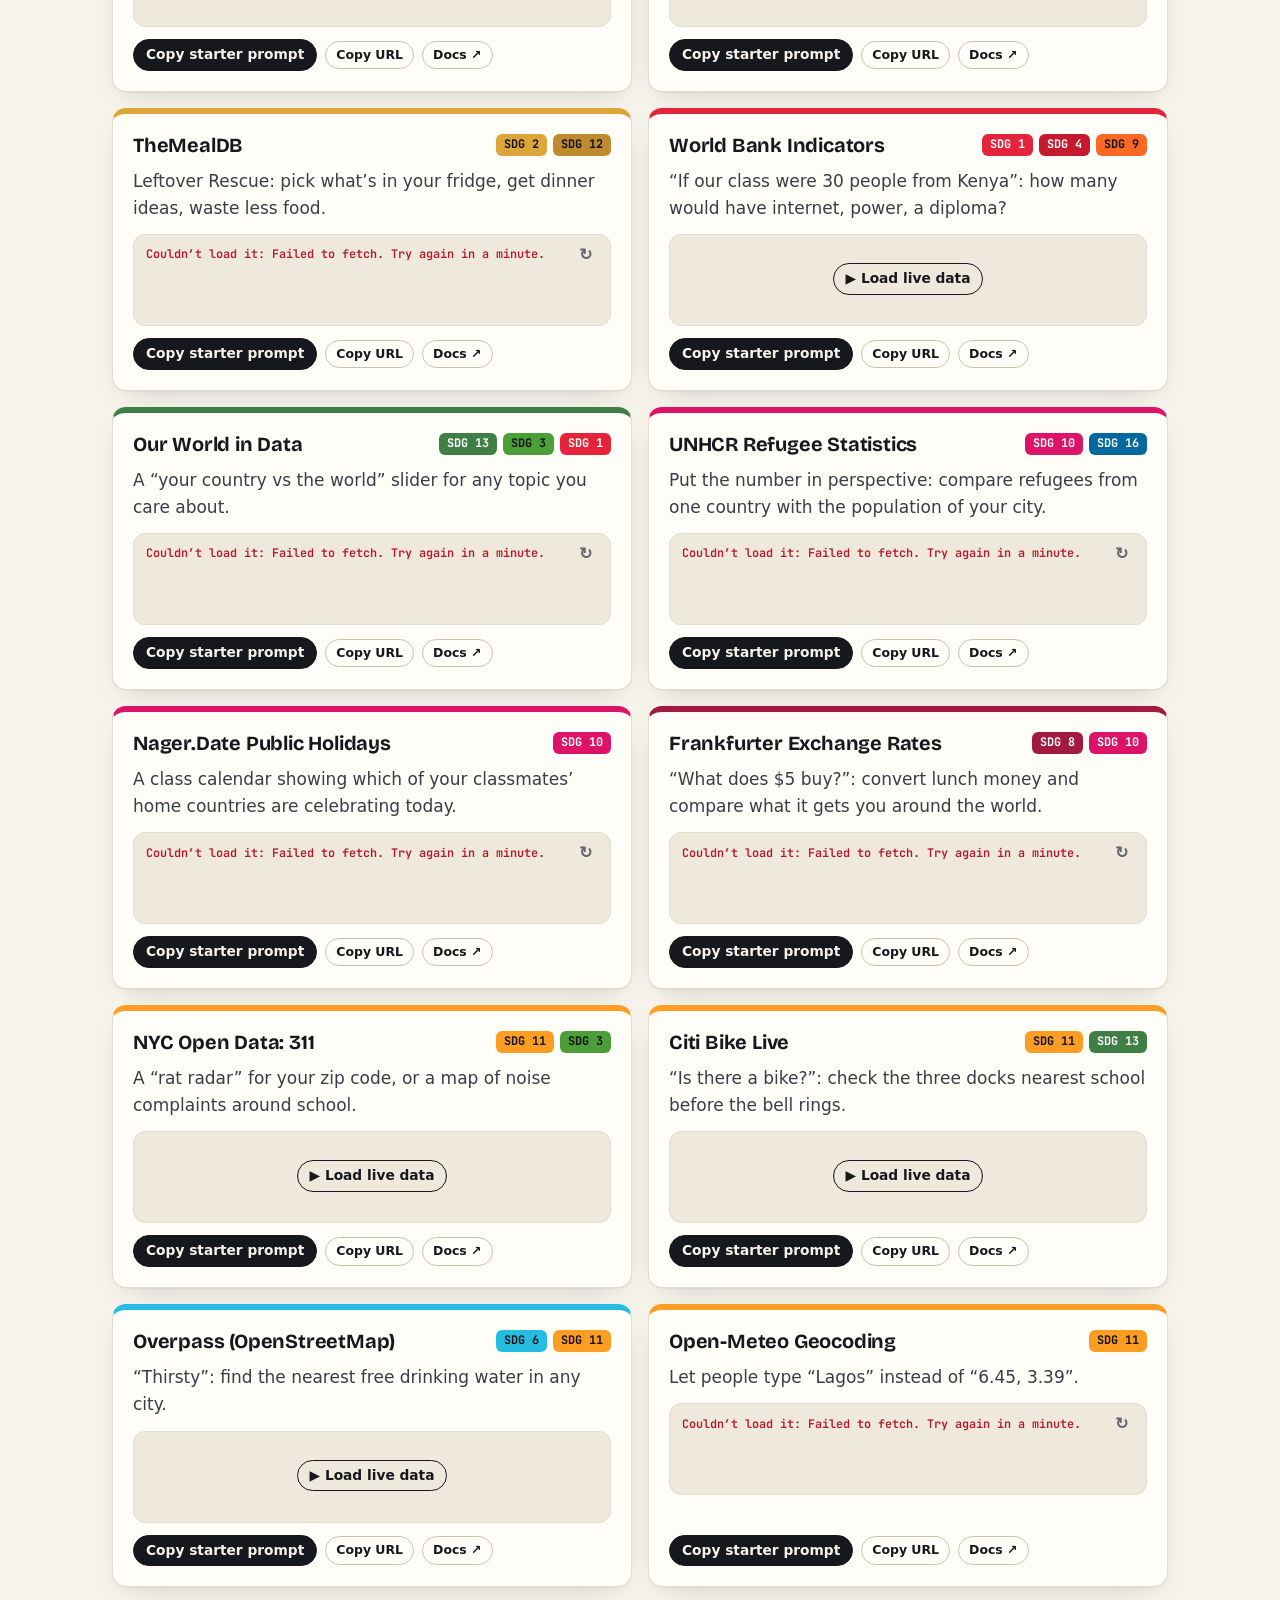
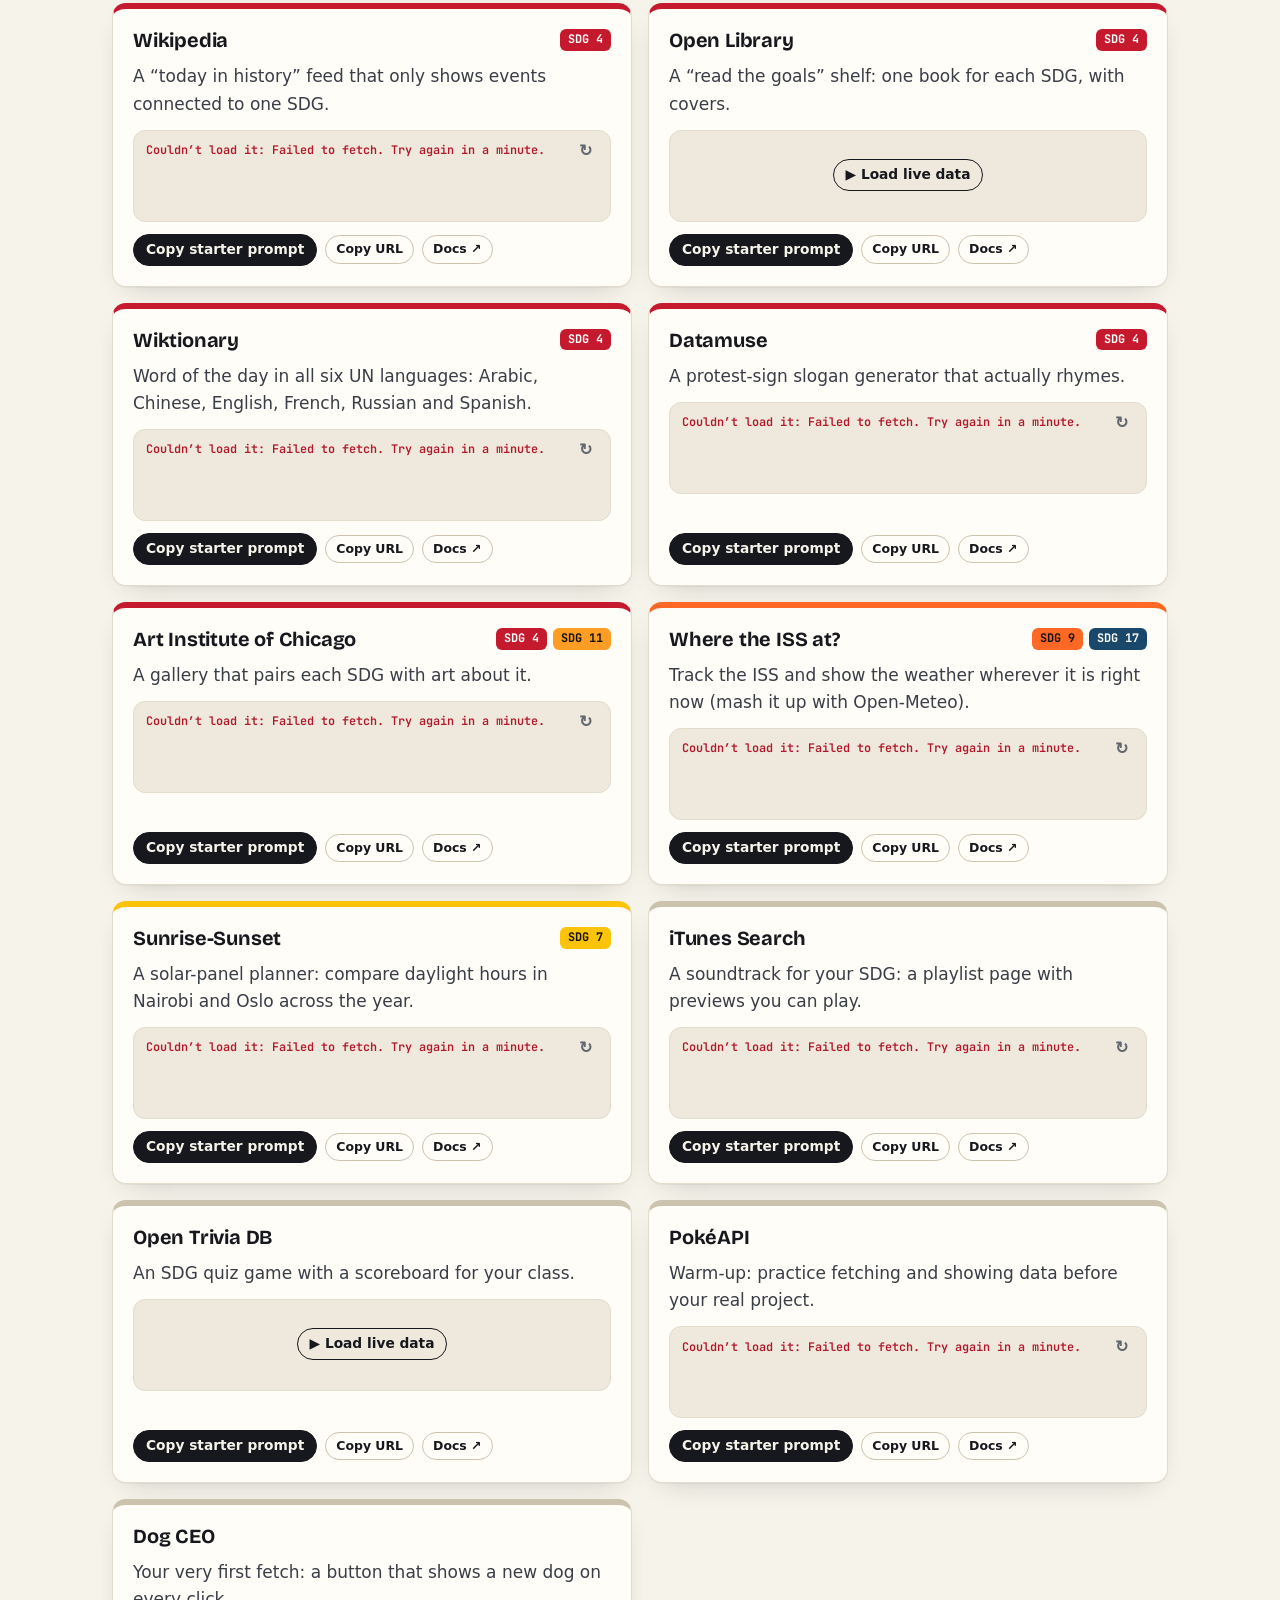
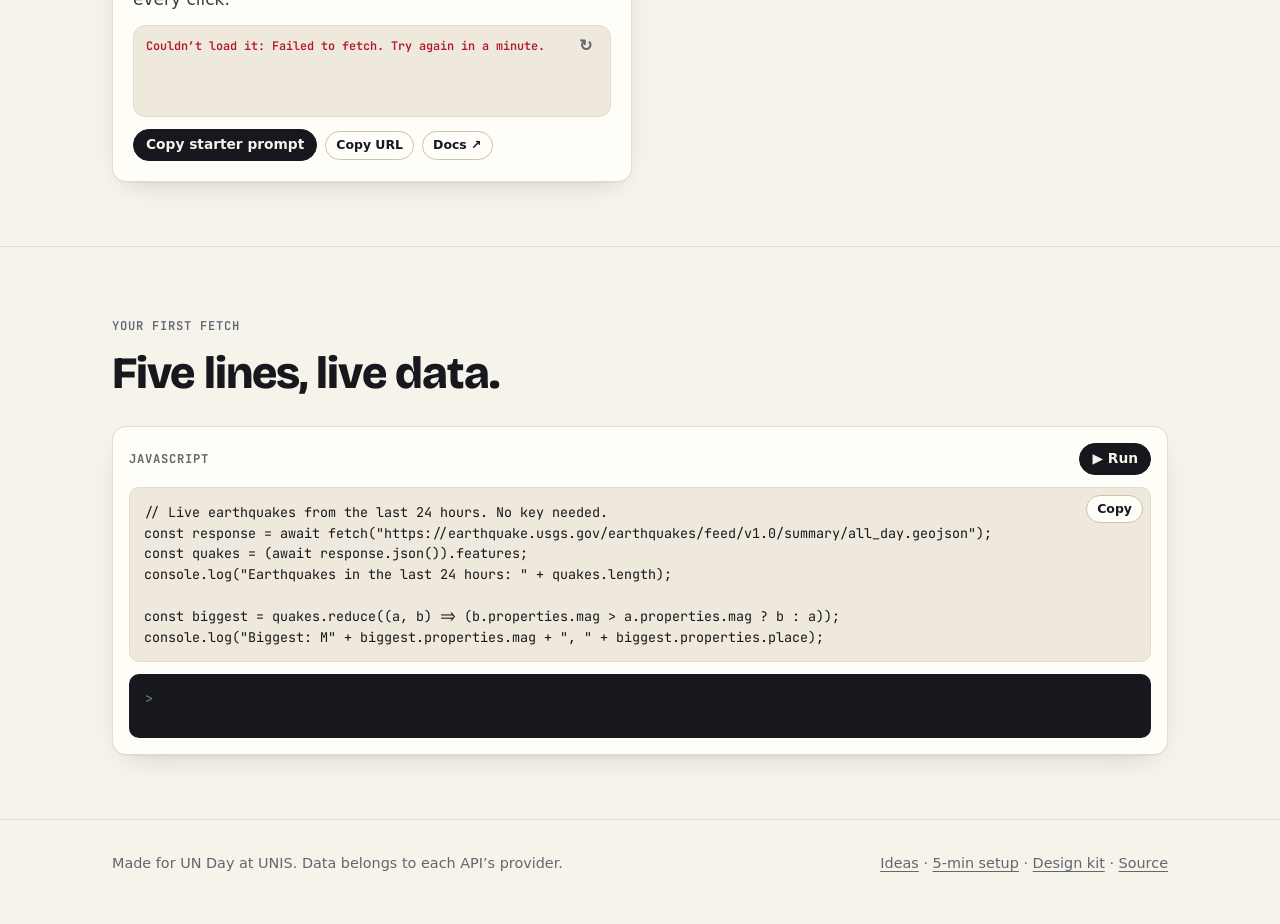
==== commit a49da7a4: "Simplify the site: show live examples instead of explaining them Cut most of the prose on every page" ====
--- a/apis.html
+++ b/apis.html
@@ -4,7 +4,7 @@
   <meta charset="utf-8">
   <meta name="viewport" content="width=device-width, initial-scale=1">
   <title>Live Data APIs · UN Day</title>
-  <meta name="description" content="Free, no-key APIs with real-world data for student projects: climate, earthquakes, wildlife, food, countries, cities, books, art and space. Try each one live.">
+  <meta name="description" content="Free, no-key APIs with real-world data for student projects: climate, earthquakes, wildlife, food, countries, cities, books, art and space. Each one shows its live data.">
   <meta name="color-scheme" content="light dark">
   <link rel="icon" href="assets/favicon.svg" type="image/svg+xml">
   <link rel="preconnect" href="https://fonts.googleapis.com">
@@ -30,13 +30,8 @@
   <main id="main">
     <section class="hero">
       <div class="wrap">
-        <span class="eyebrow">Real-world data · no keys · no signup</span>
+        <span class="eyebrow">No keys · no signup · tested Oct 12, 2026</span>
         <h1>Live data,<br><span class="mark">zero</span> setup.</h1>
-        <p class="lede">Every API here returns real data the moment you ask: no account, no API key, no credit card. Each one was tested from a web page on October 12, 2026. Press <b>Try it live</b> to see what it sends back right now.</p>
-        <div class="hero-actions">
-          <a class="btn" href="#un-sdg">Start with the UN’s own data ↓</a>
-          <a class="btn btn-ghost" href="#catalog">Browse all 33 APIs</a>
-        </div>
       </div>
     </section>
 
@@ -44,19 +39,11 @@
       <div class="wrap">
         <div class="section-head">
           <span class="eyebrow">Start here · straight from the UN</span>
-          <h2>The UN’s official SDG data, live.</h2>
-          <p>The UN Statistics Division runs a free API with the official numbers for all 17 goals and 169 targets, for every country and region. It’s the same database the UN uses for its yearly SDG progress report. No key needed.</p>
-          <div class="hero-actions">
-            <a class="btn" href="https://unstats.un.org/sdgapi/swagger/" target="_blank" rel="noopener">Open the API docs (Swagger) ↗</a>
-          </div>
-          <p class="small muted" style="margin-top: 14px"><b>Tip:</b> Swagger is a clickable menu of everything the API can do. Open an endpoint, press <b>Try it out</b>, then <b>Execute</b> to see real data without writing any code.</p>
+          <h2>The UN’s official SDG numbers.</h2>
         </div>
 
         <div class="card explorer" id="sdg-explorer" style="--c: var(--sdg-7)">
-          <div>
-            <p class="small muted" style="margin: 0 0 8px">Pick a goal</p>
-            <div class="goal-tiles" id="sdg-goals" role="group" aria-label="Pick a goal"></div>
-          </div>
+          <div class="goal-tiles" id="sdg-goals" role="group" aria-label="Pick a goal"></div>
           <h3 id="sdg-goal-name">Loading the goals…</h3>
           <div class="explorer-controls">
             <div class="field"><label for="sdg-indicator">Indicator</label><select id="sdg-indicator"></select></div>
@@ -66,32 +53,26 @@
           <div class="series-grid" id="sdg-result" aria-live="polite"></div>
           <div class="endpoint"><code id="sdg-url"></code><button type="button" class="copy" id="sdg-copy-url">Copy URL</button></div>
           <div class="api-actions">
-            <button type="button" class="btn btn-sm" id="sdg-prompt">Copy a starter prompt for this</button>
-            <a class="btn btn-sm btn-ghost" href="https://unstats.un.org/sdgapi/swagger/" target="_blank" rel="noopener">Swagger docs ↗</a>
+            <button type="button" class="btn btn-sm" id="sdg-prompt">Copy starter prompt</button>
+            <a class="copy" href="https://unstats.un.org/sdgapi/swagger/" target="_blank" rel="noopener">API docs ↗</a>
           </div>
         </div>
-
-        <details class="callout" style="margin-top: 16px">
-          <summary>Handy endpoints to give your AI</summary>
-          <ul class="endpoint-list">
-            <li><code>https://unstats.un.org/sdgapi/v1/sdg/Goal/List?includechildren=false</code> The 17 goals</li>
-            <li><code>https://unstats.un.org/sdgapi/v1/sdg/Goal/13/Target/List?includechildren=true</code> One goal’s targets and indicators</li>
-            <li><code>https://unstats.un.org/sdgapi/v1/sdg/GeoArea/List</code> Country and region codes (World = 1, Kenya = 404, USA = 840)</li>
-            <li><code>https://unstats.un.org/sdgapi/v1/sdg/Indicator/Data?indicator=7.1.1&amp;areaCode=404&amp;pageSize=1000</code> The numbers for one indicator in one place</li>
-          </ul>
-        </details>
       </div>
     </section>
 
     <section class="section" id="catalog">
       <div class="wrap">
+        <div class="section-head">
+          <span class="eyebrow">33 free APIs</span>
+          <h2>Pick your data.</h2>
+        </div>
         <div class="filters" id="filters">
           <label class="visually-hidden" for="search">Search APIs</label>
           <input class="search" id="search" type="search" placeholder="Search: ocean, food, NYC, space…">
         </div>
         <p class="result-note" id="result-note" aria-live="polite"></p>
         <div class="api-grid" id="api-grid">
-          <noscript><p>Turn on JavaScript to see the API list and try each one live.</p></noscript>
+          <noscript><p>Turn on JavaScript to see the APIs and their live data.</p></noscript>
         </div>
       </div>
     </section>
@@ -100,59 +81,30 @@
       <div class="wrap">
         <div class="section-head">
           <span class="eyebrow">Your first fetch</span>
-          <h2>Ten lines, live data.</h2>
-          <p>Paste this into your browser console (<kbd>Cmd</kbd>+<kbd>Option</kbd>+<kbd>J</kbd> on a Mac, <kbd>Ctrl</kbd>+<kbd>Shift</kbd>+<kbd>J</kbd> on Windows or a Chromebook) and press Enter. Or paste it into your AI and ask it to turn it into a real app.</p>
+          <h2>Five lines, live data.</h2>
         </div>
-        <div class="grid grid-2">
-          <div>
-            <h3>JavaScript</h3>
-            <div class="codeblock"><pre id="snippet-js">// Live earthquakes from the last 24 hours. No key needed.
-fetch("https://earthquake.usgs.gov/earthquakes/feed/v1.0/summary/all_day.geojson")
-  .then((response) => response.json())
-  .then((data) => {
-    const quakes = data.features;
-    console.log("Earthquakes in the last 24 hours: " + quakes.length);
-    const biggest = quakes.reduce((a, b) => (b.properties.mag > a.properties.mag ? b : a));
-    console.log("Biggest: M" + biggest.properties.mag + ", " + biggest.properties.place);
-  });</pre><button type="button" class="copy" data-copy="#snippet-js">Copy</button></div>
+        <div class="card runner">
+          <div class="runner-bar">
+            <span>JavaScript</span>
+            <button type="button" class="btn btn-sm" id="run">▶ Run</button>
           </div>
-          <div>
-            <h3>Python</h3>
-            <div class="codeblock"><pre id="snippet-py"># Same data in Python. Run: pip install requests
-import requests
+          <div class="codeblock"><pre id="snippet-js">// Live earthquakes from the last 24 hours. No key needed.
+const response = await fetch("https://earthquake.usgs.gov/earthquakes/feed/v1.0/summary/all_day.geojson");
+const quakes = (await response.json()).features;
+console.log("Earthquakes in the last 24 hours: " + quakes.length);
 
-url = "https://earthquake.usgs.gov/earthquakes/feed/v1.0/summary/all_day.geojson"
-quakes = requests.get(url).json()["features"]
-print("Earthquakes in the last 24 hours:", len(quakes))
-
-biggest = max(quakes, key=lambda q: q["properties"]["mag"] or 0)
-print("Biggest: M", biggest["properties"]["mag"], biggest["properties"]["place"])</pre><button type="button" class="copy" data-copy="#snippet-py">Copy</button></div>
-          </div>
+const biggest = quakes.reduce((a, b) => (b.properties.mag > a.properties.mag ? b : a));
+console.log("Biggest: M" + biggest.properties.mag + ", " + biggest.properties.place);</pre><button type="button" class="copy" data-copy="#snippet-js">Copy</button></div>
+          <pre class="console" id="console" aria-live="polite"></pre>
         </div>
-      </div>
-    </section>
-
-    <section class="section" id="swapped">
-      <div class="wrap">
-        <div class="section-head">
-          <span class="eyebrow">Lesson from testing</span>
-          <h2>APIs break. Always have a backup.</h2>
-          <p>Some popular “free API” lists are out of date. These didn’t make the cut when we tested them, and here’s what to use instead.</p>
-        </div>
-        <ul class="swapped">
-          <li><b>Bored API:</b> the original site shut down, and the copy that’s still online blocks web pages (no CORS). Try <a href="#api-trivia">Open Trivia DB</a> or <a href="#api-meals">TheMealDB</a> for something to do.</li>
-          <li><b>Free Dictionary API:</b> was down when we tested. Use <a href="#api-wiktionary">Wiktionary</a> or <a href="#api-datamuse">Datamuse</a>.</li>
-          <li><b>Universities API</b> and <b>ip-api:</b> only work over plain <code>http://</code>, which browsers block on https websites. For location, use the browser’s own <code>navigator.geolocation</code> (it asks permission first) or let people type a city into <a href="#api-geocode">Open-Meteo Geocoding</a>.</li>
-          <li><b>REST Countries:</b> old versions were shut down and the new one needs a key. Use <a href="#api-worldbank">World Bank</a> for country data, and <code>https://flagcdn.com/w320/ke.png</code> for flags (swap <code>ke</code> for any two-letter country code).</li>
-        </ul>
       </div>
     </section>
   </main>
 
   <footer class="site-footer">
     <div class="wrap">
-      <span>Made for the UN Day software workshop at UNIS. Data belongs to each API’s provider; check their terms before you build something big.</span>
-      <span><a href="./">Ideas</a> · <a href="start.html">5-min setup</a> · <a href="design.html">Design kit</a> · <a href="https://github.com/unisny/UNDaySWE">Source on GitHub</a></span>
+      <span>Made for UN Day at UNIS. Data belongs to each API’s provider.</span>
+      <span><a href="./">Ideas</a> · <a href="start.html">5-min setup</a> · <a href="design.html">Design kit</a> · <a href="https://github.com/unisny/UNDaySWE">Source</a></span>
     </div>
   </footer>
 
--- a/assets/style.css
+++ b/assets/style.css
@@ -77,8 +77,9 @@
 
 .skip { position: absolute; left: -9999px; }
 .skip:focus { left: 16px; top: 12px; z-index: 50; background: var(--card); padding: 8px 12px; }
-
-/* ---------- Header ---------- */
+.visually-hidden { position: absolute !important; width: 1px; height: 1px; overflow: hidden; clip: rect(0 0 0 0); white-space: nowrap; }
+
+/* ---------- Header and footer ---------- */
 
 .sdg-bar { display: flex; height: 6px; }
 .sdg-bar span { flex: 1; }
@@ -100,43 +101,29 @@
 .nav a[aria-current="page"] { background: var(--ink); color: var(--paper); }
 @media (max-width: 600px) { .nav { gap: 2px; } .nav a { padding: 6px 9px; font-size: .88rem; } }
 
+.site-footer { padding: 32px 0 48px; color: var(--muted); font-size: .9rem; border-top: 1px solid var(--line); }
+.site-footer .wrap { display: flex; flex-wrap: wrap; gap: 8px 24px; justify-content: space-between; }
+.site-footer a { color: inherit; }
+
 /* ---------- Sections ---------- */
 
 .section { padding: 64px 0; border-bottom: 1px solid var(--line); }
 .section:last-of-type { border-bottom: 0; }
-.section-head { max-width: 760px; margin-bottom: 32px; }
-.section-head p { color: var(--ink-2); font-size: 1.08rem; }
+.section-head { max-width: 760px; margin-bottom: 28px; }
 .eyebrow { display: inline-block; font-family: var(--font-mono); font-size: .76rem; font-weight: 600; letter-spacing: .08em; text-transform: uppercase; color: var(--muted); margin-bottom: 12px; }
-.lede { font-size: clamp(1.1rem, 2.4vw, 1.35rem); color: var(--ink-2); max-width: 720px; }
-.muted { color: var(--muted); }
-.small { font-size: .9rem; }
-
-/* ---------- Hero ---------- */
-
-.hero { padding: 72px 0 56px; border-bottom: 1px solid var(--line); }
+.lede { font-size: clamp(1.1rem, 2.4vw, 1.35rem); color: var(--ink-2); max-width: 640px; }
+.note { font-size: .92rem; color: var(--muted); margin: 18px 0 0; }
+
+.hero { padding: 64px 0 52px; border-bottom: 1px solid var(--line); }
 .hero h1 .mark { background: linear-gradient(transparent 62%, var(--hi) 62%, var(--hi) 92%, transparent 92%); padding: 0 .06em; }
 .hero .lede { margin-top: 20px; }
-.hero-actions { display: flex; gap: 12px; flex-wrap: wrap; margin-top: 28px; }
-.kicker { font-family: var(--font-display); font-weight: 700; font-size: clamp(1.25rem, 3vw, 1.7rem); margin-top: 36px; max-width: 760px; line-height: 1.25; }
-.kicker em { font-style: normal; border-bottom: 3px solid var(--hi); }
-
+.hero-actions { display: flex; gap: 12px; flex-wrap: wrap; margin-top: 24px; }
 .hero-grid { display: grid; gap: 40px; }
-@media (min-width: 1000px) { .hero-grid { grid-template-columns: minmax(0, 1.5fr) minmax(0, 1fr); align-items: end; } }
-.live { padding: 22px; }
-.live-head { display: flex; align-items: center; gap: 8px; font: 700 .78rem/1 var(--font-mono); letter-spacing: .08em; text-transform: uppercase; color: var(--muted); }
-.live .dot { width: 9px; height: 9px; border-radius: 50%; background: var(--sdg-1); animation: pulse 1.6s ease-in-out infinite; }
-@keyframes pulse { 50% { opacity: .25; } }
-@media (prefers-reduced-motion: reduce) { .live .dot { animation: none; } }
-.live-list { list-style: none; padding: 0; margin: 14px 0; display: grid; gap: 4px; }
-.live-list li { display: grid; grid-template-columns: 8px 1fr; gap: 12px; padding: 10px 0; border-bottom: 1px solid var(--line); }
-.live-list li:last-child { border-bottom: 0; }
-.live-list li::before { content: ""; border-radius: 4px; background: var(--c); }
-.live-list .v { display: block; font: 800 1.45rem/1.15 var(--font-display); letter-spacing: -.01em; overflow-wrap: anywhere; }
-.live-list .k { font-size: .9rem; color: var(--ink-2); }
-.live-list a { color: inherit; text-decoration: none; }
-.live-list a:hover .k { text-decoration: underline; }
-
-/* ---------- Buttons ---------- */
+@media (min-width: 1000px) { .hero-grid { grid-template-columns: minmax(0, 1.5fr) minmax(0, 1fr); align-items: center; } }
+
+.quote { font-family: var(--font-display); font-size: clamp(1.35rem, 3vw, 2rem); font-weight: 700; line-height: 1.25; letter-spacing: -.01em; max-width: 860px; margin: 0; }
+
+/* ---------- Buttons, chips, cards ---------- */
 
 .btn {
   display: inline-flex; align-items: center; justify-content: center; gap: 8px;
@@ -151,9 +138,11 @@
 .btn-ghost { background: transparent; color: var(--ink); }
 .btn-ghost:hover { background: var(--code-bg); }
 .btn-sm { padding: 8px 12px; font-size: .86rem; border-width: 1.5px; }
-.btn[disabled] { opacity: .6; cursor: progress; }
-
-/* ---------- SDG chips ---------- */
+.btn.done { background: var(--ok); border-color: var(--ok); color: #fff; }
+
+.copy { display: inline-flex; align-items: center; font: 700 .78rem/1 var(--font-body); padding: 7px 10px; border-radius: 999px; border: 1.5px solid var(--line-2); background: var(--card); color: var(--ink); cursor: pointer; text-decoration: none; white-space: nowrap; }
+.copy:hover { border-color: var(--ink); }
+.copy.done { background: var(--ok); border-color: var(--ok); color: #fff; }
 
 .chips { display: flex; flex-wrap: wrap; gap: 6px; }
 .sdg {
@@ -167,224 +156,256 @@
 button.sdg { cursor: pointer; }
 button.sdg:hover { filter: brightness(1.08); }
 
-/* ---------- Cards ---------- */
-
 .card { background: var(--card); border: 1px solid var(--line); border-radius: var(--radius); box-shadow: var(--shadow); }
 
 .grid { display: grid; gap: 16px; }
 @media (min-width: 720px) { .grid-2 { grid-template-columns: repeat(2, 1fr); } }
+@media (min-width: 860px) { .grid-3 { grid-template-columns: repeat(3, 1fr); } }
 @media (min-width: 980px) { .grid-4 { grid-template-columns: repeat(4, 1fr); } }
 @media (min-width: 600px) and (max-width: 979px) { .grid-4 { grid-template-columns: repeat(2, 1fr); } }
 
-/* Spark questions */
-.spark { position: relative; padding: 28px 24px 24px; border-top: 10px solid var(--c); display: flex; flex-direction: column; gap: 14px; }
-.spark-num { font: 800 .8rem/1 var(--font-mono); color: var(--muted); letter-spacing: .08em; }
-.spark h3 { font-size: clamp(1.4rem, 2.6vw, 1.75rem); font-weight: 800; letter-spacing: -.015em; margin: 0; }
-.spark p { margin: 0; color: var(--ink-2); }
-.spark .twist { border-left: 3px solid var(--c); padding-left: 12px; }
-.spark .twist b { display: block; font-family: var(--font-mono); font-size: .72rem; letter-spacing: .08em; text-transform: uppercase; color: var(--muted); margin-bottom: 2px; }
-.spark .meta { display: flex; flex-wrap: wrap; gap: 8px; align-items: center; font-size: .9rem; }
-.spark details { margin-top: auto; }
-
-/* Prompt / code blocks with copy buttons */
-.codeblock { position: relative; margin: 12px 0 0; }
+.codeblock { position: relative; }
 .codeblock pre {
-  margin: 0; padding: 16px 88px 16px 16px;
+  margin: 0; padding: 14px 88px 14px 14px;
   background: var(--code-bg); border: 1px solid var(--line); border-radius: 10px;
   white-space: pre-wrap; word-break: break-word; font-size: .84rem; line-height: 1.55;
   max-height: 420px; overflow: auto;
 }
 .codeblock .copy { position: absolute; top: 8px; right: 8px; }
-.copy { font: 700 .78rem/1 var(--font-body); padding: 7px 10px; border-radius: 999px; border: 1.5px solid var(--line-2); background: var(--card); color: var(--ink); cursor: pointer; }
-.copy:hover { border-color: var(--ink); }
-.copy.done { background: var(--ok); border-color: var(--ok); color: #fff; }
-
-details > summary { cursor: pointer; font-weight: 700; list-style: none; display: inline-flex; align-items: center; gap: 8px; }
+
+details > summary { cursor: pointer; font-weight: 700; list-style: none; display: flex; align-items: center; gap: 10px; }
 details > summary::-webkit-details-marker { display: none; }
-details > summary::before { content: "+"; display: inline-grid; place-items: center; width: 22px; height: 22px; border-radius: 50%; border: 1.5px solid var(--line-2); font: 700 .9rem/1 var(--font-mono); }
+details > summary::before { content: "+"; flex: none; display: inline-grid; place-items: center; width: 22px; height: 22px; border-radius: 50%; border: 1.5px solid var(--line-2); font: 700 .9rem/1 var(--font-mono); }
 details[open] > summary::before { content: "–"; }
 
-/* More sparks list */
-.mini-sparks { list-style: none; padding: 0; margin: 0; display: grid; gap: 10px; }
-@media (min-width: 720px) { .mini-sparks { grid-template-columns: repeat(2, 1fr); } }
-.mini-sparks li { display: flex; gap: 12px; align-items: flex-start; padding: 14px 16px; border-radius: 12px; background: var(--card); border: 1px solid var(--line); }
-.mini-sparks li .q { font-weight: 650; }
-.mini-sparks li a { font-size: .88rem; }
-
-/* Flow (how today works) */
-.flow { list-style: none; padding: 0; margin: 0; display: grid; gap: 12px; counter-reset: step; }
-@media (min-width: 900px) { .flow { grid-template-columns: repeat(5, 1fr); } }
-.flow li { counter-increment: step; padding: 18px; border-radius: 12px; background: var(--card); border: 1px solid var(--line); }
-.flow li::before { content: counter(step); display: inline-grid; place-items: center; width: 30px; height: 30px; border-radius: 50%; background: var(--ink); color: var(--paper); font: 800 .9rem/1 var(--font-mono); margin-bottom: 10px; }
-.flow li b { display: block; font-family: var(--font-display); font-size: 1.08rem; margin-bottom: 4px; }
-.flow li span { color: var(--ink-2); font-size: .94rem; }
+.field label { display: block; font-weight: 700; margin-bottom: 6px; }
+.field input, .field select {
+  width: 100%; font: inherit; font-size: 1rem; color: var(--ink);
+  background: var(--paper); border: 1.5px solid var(--line-2); border-radius: 10px; padding: 11px 12px;
+}
+.field input:focus, .field select:focus { outline: none; border-color: var(--accent); box-shadow: 0 0 0 3px color-mix(in srgb, var(--accent) 25%, transparent); }
+
+.filters { display: flex; flex-wrap: wrap; gap: 8px; align-items: center; margin-bottom: 12px; }
+.filter { font: 700 .88rem/1 var(--font-body); padding: 9px 14px; border-radius: 999px; border: 1.5px solid var(--line-2); background: var(--card); color: var(--ink); cursor: pointer; }
+.filter:hover { border-color: var(--ink); }
+.filter[aria-pressed="true"] { background: var(--ink); border-color: var(--ink); color: var(--paper); }
+.search { flex: 1 1 220px; min-width: 0; font: inherit; padding: 10px 14px; border-radius: 999px; border: 1.5px solid var(--line-2); background: var(--card); color: var(--ink); }
+
+/* ---------- Live data peek: a few real rows from an API ---------- */
+
+.peek { border-radius: 12px; background: var(--code-bg); border: 1px solid var(--line); padding: 10px 12px 12px; min-height: 92px; min-width: 0; }
+.peek-status { display: flex; align-items: center; gap: 8px; font: 600 .74rem/1.3 var(--font-mono); color: var(--muted); margin-bottom: 8px; }
+.peek-status .dot { width: 7px; height: 7px; border-radius: 50%; background: var(--sdg-3); flex: none; }
+.peek-status.err { color: var(--bad); }
+.peek-reload { margin-left: auto; border: 0; background: none; color: var(--muted); cursor: pointer; font: 700 1rem/1 var(--font-mono); padding: 2px 6px; border-radius: 6px; }
+.peek-reload:hover { color: var(--ink); background: var(--card); }
+.peek-scroll { overflow-x: auto; }
+.peek-table { width: 100%; border-collapse: collapse; font: 500 .76rem/1.35 var(--font-mono); }
+.peek-table th { text-align: left; font-weight: 700; color: var(--muted); padding: 2px 12px 6px 0; border-bottom: 1px solid var(--line-2); white-space: nowrap; }
+.peek-table td { padding: 5px 12px 5px 0; border-bottom: 1px solid var(--line); max-width: 24ch; white-space: nowrap; overflow: hidden; text-overflow: ellipsis; }
+.peek-table tr:last-child td { border-bottom: 0; }
+.peek-scroll + .thumbs { margin-top: 10px; }
+.peek .btn { margin: 18px auto 0; display: flex; width: fit-content; }
+
+.thumbs { display: grid; grid-template-columns: repeat(auto-fill, minmax(72px, 1fr)); gap: 8px; }
+.thumbs figure { margin: 0; min-width: 0; }
+.thumbs img { width: 100%; aspect-ratio: 1; object-fit: cover; border-radius: 8px; background: var(--line); }
+.thumbs figcaption { font-size: .72rem; line-height: 1.25; margin-top: 4px; color: var(--ink-2); overflow: hidden; text-overflow: ellipsis; white-space: nowrap; }
+
+.skeleton { display: grid; gap: 8px; }
+.skeleton i { display: block; height: 12px; border-radius: 6px; background: linear-gradient(90deg, var(--line) 25%, var(--card) 50%, var(--line) 75%); background-size: 300% 100%; animation: shimmer 1.2s linear infinite; }
+.skeleton i:nth-child(2) { width: 82%; }
+.skeleton i:nth-child(3) { width: 64%; }
+@keyframes shimmer { from { background-position: 100% 0; } to { background-position: 0 0; } }
+@media (prefers-reduced-motion: reduce) { .skeleton i { animation: none; } }
+
+/* ---------- Home ---------- */
+
+.live { padding: 22px; }
+.live-head { display: flex; align-items: center; gap: 8px; font: 700 .78rem/1 var(--font-mono); letter-spacing: .08em; text-transform: uppercase; color: var(--muted); }
+.live .dot { width: 9px; height: 9px; border-radius: 50%; background: var(--sdg-1); animation: pulse 1.6s ease-in-out infinite; }
+@keyframes pulse { 50% { opacity: .25; } }
+@media (prefers-reduced-motion: reduce) { .live .dot { animation: none; } }
+.live-list { list-style: none; padding: 0; margin: 14px 0 0; display: grid; gap: 4px; }
+.live-list li { display: grid; grid-template-columns: 8px 1fr; gap: 12px; padding: 10px 0; border-bottom: 1px solid var(--line); }
+.live-list li:last-child { border-bottom: 0; padding-bottom: 0; }
+.live-list li::before { content: ""; border-radius: 4px; background: var(--c); }
+.live-list .v { display: block; font: 800 1.45rem/1.15 var(--font-display); letter-spacing: -.01em; overflow-wrap: anywhere; }
+.live-list .k { font-size: .9rem; color: var(--ink-2); }
+.live-list a { color: inherit; text-decoration: none; }
+.live-list a:hover .k { text-decoration: underline; }
+
+.flow { list-style: none; padding: 0; margin: 28px 0 0; display: flex; flex-wrap: wrap; gap: 10px; counter-reset: step; }
+.flow li { counter-increment: step; }
+.flow a { display: inline-flex; align-items: center; gap: 10px; padding: 7px 16px 7px 7px; border-radius: 999px; background: var(--card); border: 1px solid var(--line); color: var(--ink); text-decoration: none; font-weight: 700; }
+.flow a::before { content: counter(step); display: grid; place-items: center; width: 30px; height: 30px; border-radius: 50%; background: var(--c); color: #111; font: 800 .9rem/1 var(--font-mono); }
+.flow a:hover { border-color: var(--ink); }
+
+.spark { padding: 22px; border-top: 10px solid var(--c); display: flex; flex-direction: column; gap: 14px; min-width: 0; }
+.spark-top { display: flex; justify-content: space-between; align-items: center; gap: 8px; }
+.spark-num { font: 800 .76rem/1 var(--font-mono); color: var(--muted); letter-spacing: .08em; text-transform: uppercase; }
+.spark h3 { font-size: clamp(1.3rem, 2.4vw, 1.6rem); font-weight: 800; letter-spacing: -.015em; margin: 0; }
+.spark-actions { margin-top: auto; display: flex; flex-wrap: wrap; gap: 8px; align-items: center; }
+
+/* Birthday heat: five bars, one per year */
+.bday-head { display: flex; flex-wrap: wrap; align-items: center; gap: 8px 10px; font: 600 .74rem/1.3 var(--font-mono); color: var(--muted); }
+.bday-head input { font: 600 .85rem var(--font-mono); padding: 5px 8px; border-radius: 8px; border: 1.5px solid var(--line-2); background: var(--card); color: var(--ink); }
+.bars { display: grid; grid-template-columns: repeat(5, 1fr); gap: 8px; height: 132px; margin-top: 10px; }
+.bar { display: flex; flex-direction: column; justify-content: flex-end; align-items: center; gap: 4px; min-width: 0; }
+.bar i { display: block; width: 100%; height: var(--h, 4%); background: color-mix(in srgb, var(--sdg-1) var(--p, 50%), var(--sdg-7)); border-radius: 6px 6px 2px 2px; transition: height .6s ease; }
+.bar b { font: 800 .9rem/1 var(--font-display); }
+.bar small { font: 600 .72rem/1 var(--font-mono); color: var(--muted); }
+
+/* Snack battle */
+.battle { display: grid; grid-template-columns: auto 1fr 1fr; gap: 8px 12px; align-items: center; }
+.battle .who { display: grid; justify-items: center; gap: 4px; text-align: center; font-weight: 700; font-size: .82rem; line-height: 1.2; min-width: 0; }
+.battle .who img { width: 56px; height: 56px; object-fit: contain; background: #fff; border-radius: 8px; }
+.battle .k { font: 600 .72rem/1.2 var(--font-mono); color: var(--muted); text-transform: uppercase; }
+.grade { justify-self: center; display: grid; place-items: center; width: 34px; height: 34px; border-radius: 8px; font: 800 1.05rem/1 var(--font-display); color: #fff; background: var(--g, var(--muted)); text-transform: uppercase; }
+.grade.win { box-shadow: 0 0 0 3px var(--code-bg), 0 0 0 5px var(--ink); }
 
 /* Pitch builder */
 .builder { display: grid; gap: 24px; }
 @media (min-width: 900px) { .builder { grid-template-columns: 1fr 1fr; align-items: start; } }
 .builder form { padding: 24px; display: grid; gap: 16px; }
-.field label { display: block; font-weight: 700; margin-bottom: 6px; }
-.field .hint { font-size: .86rem; color: var(--muted); margin-top: 4px; }
-.field input, .field select, .field textarea {
-  width: 100%; font: inherit; font-size: 1rem; color: var(--ink);
-  background: var(--paper); border: 1.5px solid var(--line-2); border-radius: 10px; padding: 11px 12px;
-}
-.field input:focus, .field select:focus, .field textarea:focus { outline: none; border-color: var(--accent); box-shadow: 0 0 0 3px color-mix(in srgb, var(--accent) 25%, transparent); }
 .pitch-out { padding: 24px; position: sticky; top: 84px; }
 .pitch-text { font-family: var(--font-display); font-size: 1.25rem; line-height: 1.4; font-weight: 600; }
 .pitch-text .blank { color: var(--muted); border-bottom: 2px dashed var(--line-2); font-weight: 500; }
 .pitch-text .filled { background: color-mix(in srgb, var(--hi) 40%, transparent); padding: 0 .15em; border-radius: 3px; }
-.gate { margin-top: 14px; font-size: .92rem; padding: 10px 12px; border-radius: 10px; background: var(--code-bg); }
+.gate { margin: 14px 0 0; font-size: .92rem; padding: 10px 12px; border-radius: 10px; background: var(--code-bg); }
 .gate.ready { background: color-mix(in srgb, var(--ok) 18%, var(--card)); }
-
-/* Quote / callout */
-.quote { font-family: var(--font-display); font-size: clamp(1.35rem, 3vw, 2rem); font-weight: 700; line-height: 1.25; letter-spacing: -.01em; max-width: 860px; margin: 0; }
-.quote cite { display: block; margin-top: 12px; font: 500 .9rem/1.4 var(--font-body); color: var(--muted); font-style: normal; }
-.callout { padding: 18px 20px; border-radius: 12px; border: 1.5px solid var(--line-2); background: var(--card); }
-.callout.warn { border-color: color-mix(in srgb, var(--sdg-11) 70%, var(--line-2)); background: color-mix(in srgb, var(--sdg-11) 9%, var(--card)); }
-.callout.info { border-color: color-mix(in srgb, var(--sdg-14) 60%, var(--line-2)); background: color-mix(in srgb, var(--sdg-14) 7%, var(--card)); }
-.callout > :last-child { margin-bottom: 0; }
-
-.rules { list-style: none; padding: 0; margin: 0; display: grid; gap: 12px; }
-@media (min-width: 720px) { .rules { grid-template-columns: repeat(2, 1fr); } }
-.rules li { padding: 16px 18px; border-radius: 12px; background: var(--card); border: 1px solid var(--line); }
-.rules li b { display: block; margin-bottom: 2px; }
-
-/* Stats */
+#pitch-prompt-wrap { margin-top: 16px; }
+
+/* Vague vs specific prompt */
+.compare { display: grid; gap: 16px; }
+@media (min-width: 760px) { .compare { grid-template-columns: 1fr 1fr; } }
+.try { margin: 0; padding: 18px; display: grid; gap: 12px; align-content: start; }
+.try figcaption { display: flex; align-items: center; gap: 8px; font: 700 .76rem/1 var(--font-mono); letter-spacing: .08em; text-transform: uppercase; color: var(--muted); }
+.try figcaption::before { font-size: 1rem; }
+.try.bad figcaption::before { content: "✗"; color: var(--bad); }
+.try.good figcaption::before { content: "✓"; color: var(--ok); }
+.try pre { margin: 0; padding: 12px 14px; background: var(--code-bg); border-radius: 10px; white-space: pre-wrap; font-size: .84rem; line-height: 1.5; }
+.screen { border-radius: 12px; border: 1px solid var(--line); height: 190px; overflow: hidden; }
+.screen-bad { background: #fff; color: #222; padding: 14px; font: 15px/1.4 "Times New Roman", Times, serif; }
+.screen-bad h4 { font: 700 22px/1.2 "Times New Roman", Times, serif; color: #2e7d32; margin: 0 0 6px; }
+.screen-bad p { margin: 0 0 10px; }
+.screen-bad button { font: 13px Arial, sans-serif; }
+.screen-good { background: var(--sdg-3); color: #fff; display: grid; place-content: center; text-align: center; gap: 6px; }
+.screen-good small { font: 700 .7rem/1 var(--font-mono); letter-spacing: .1em; opacity: .85; }
+.screen-good b { font: 800 4.6rem/.9 var(--font-display); letter-spacing: -.04em; }
+.screen-good span { font-weight: 700; }
+
+.rule-chips { list-style: none; padding: 0; margin: 20px 0 0; display: flex; flex-wrap: wrap; gap: 8px; }
+.rule-chips li { display: inline-flex; align-items: center; gap: 8px; padding: 8px 14px; border-radius: 999px; background: var(--card); border: 1px solid var(--line); font-weight: 700; font-size: .92rem; }
+.rule-chips li::before { content: ""; width: 9px; height: 9px; border-radius: 50%; background: var(--c); }
+
 .stat { padding: 20px; display: flex; flex-direction: column; gap: 8px; }
-.stat .fig { font: 800 clamp(2rem, 4.5vw, 2.8rem)/1 var(--font-display); letter-spacing: -.02em; white-space: nowrap; }
-@media (min-width: 980px) { .stat .fig { font-size: clamp(1.9rem, 2.9vw, 2.6rem); } }
+.stat .fig { font: 800 clamp(2.4rem, 5vw, 3.2rem)/1 var(--font-display); letter-spacing: -.02em; font-variant-numeric: tabular-nums; }
 .stat p { margin: 0; color: var(--ink-2); font-size: .95rem; }
 .stat .src { margin-top: auto; font-size: .78rem; color: var(--muted); }
 .stat .src a { color: inherit; }
 .stat.unis { background: var(--ink); color: var(--paper); border-color: var(--ink); }
 .stat.unis p, .stat.unis .src { color: color-mix(in srgb, var(--paper) 78%, transparent); }
 
-/* ---------- Start page ---------- */
-
-.lanes-nav { display: flex; flex-wrap: wrap; gap: 10px; margin-top: 24px; }
-.lane-head { display: flex; flex-wrap: wrap; align-items: baseline; gap: 10px 16px; margin-bottom: 8px; }
+.event { padding: 20px; border-top: 6px solid var(--c); display: flex; flex-direction: column; align-items: flex-start; gap: 12px; }
+.event-tile { display: grid; gap: 4px; padding: 10px 14px; border-radius: 10px; background: var(--c); color: #fff; }
+.event-tile b { font: 800 1.5rem/1 var(--font-display); letter-spacing: -.01em; }
+.event-tile small { font: 600 .72rem/1.2 var(--font-mono); letter-spacing: .06em; text-transform: uppercase; opacity: .9; }
+.event h3 { margin: 0; font-size: 1.25rem; }
+.event h3 a { color: inherit; text-decoration: none; }
+.event h3 a:hover { text-decoration: underline; }
+.tags { display: flex; flex-wrap: wrap; gap: 6px; }
+.tags span { font: 600 .76rem/1.3 var(--font-mono); padding: 5px 8px; border-radius: 6px; background: var(--code-bg); color: var(--ink-2); }
+.event .copy { margin-top: auto; }
+
+/* ---------- 5-minute setup ---------- */
+
+.lane-tabs { display: grid; gap: 10px; margin-top: 28px; }
+@media (min-width: 760px) { .lane-tabs { grid-template-columns: repeat(3, 1fr); } }
+.lane-tab { display: grid; grid-template-columns: auto 1fr; gap: 2px 12px; align-items: center; padding: 14px 16px; border-radius: var(--radius); background: var(--card); border: 2px solid var(--line); color: var(--ink); text-decoration: none; }
+.lane-tab:hover { border-color: var(--line-2); }
+.lane-tab[aria-current="true"] { border-color: var(--ink); box-shadow: var(--shadow); }
+.lane-tab b { grid-row: span 2; display: grid; place-items: center; width: 42px; height: 42px; border-radius: 10px; background: var(--c); color: #111; font: 800 1.3rem/1 var(--font-display); }
+.lane-tab span { font: 800 1.12rem/1.1 var(--font-display); }
+.lane-tab small { font: 600 .74rem/1.2 var(--font-mono); color: var(--muted); }
+
+.lane-head { display: flex; flex-wrap: wrap; align-items: center; gap: 10px 16px; }
 .lane-head h2 { margin: 0; }
-.pill { display: inline-flex; align-items: center; gap: 6px; font: 700 .78rem/1 var(--font-mono); padding: 6px 10px; border-radius: 999px; background: var(--code-bg); color: var(--ink-2); white-space: nowrap; }
-.pill.go { background: color-mix(in srgb, var(--ok) 18%, var(--card)); color: var(--ok); }
-
-.steps { list-style: none; padding: 0; margin: 20px 0 0; display: grid; gap: 12px; }
-.step { display: grid; grid-template-columns: auto 1fr; gap: 14px; padding: 18px; background: var(--card); border: 1px solid var(--line); border-radius: 12px; }
-.step input[type="checkbox"] { width: 22px; height: 22px; margin: 3px 0 0; accent-color: var(--ok); cursor: pointer; }
-.step h3 { font-size: 1.12rem; margin: 0 0 4px; display: flex; flex-wrap: wrap; gap: 6px 10px; align-items: baseline; }
-.step h3 .t { font: 600 .74rem/1 var(--font-mono); color: var(--muted); }
-.step p { margin: 0 0 .5em; color: var(--ink-2); }
-.step p:last-child { margin-bottom: 0; }
-.step:has(input:checked) { opacity: .62; }
+.progress { flex: 0 1 220px; height: 10px; border-radius: 999px; background: var(--code-bg); border: 1px solid var(--line); overflow: hidden; }
+.progress i { display: block; height: 100%; width: var(--p, 0%); background: var(--c); transition: width .3s ease; }
+.progress-count { font: 700 .8rem/1 var(--font-mono); color: var(--muted); }
+
+.steps { list-style: none; padding: 0; margin: 20px 0 0; display: grid; gap: 10px; }
+.step { display: grid; grid-template-columns: auto minmax(0, 1fr); gap: 14px; padding: 16px 18px; background: var(--card); border: 1px solid var(--line); border-radius: 12px; }
+.step input[type="checkbox"] { width: 22px; height: 22px; margin: 2px 0 0; accent-color: var(--ok); cursor: pointer; }
+.step h3 { font-size: 1.1rem; margin: 0; }
+.step h3 + * { margin-top: 10px; }
+.step:has(input:checked) { opacity: .6; }
 .step:has(input:checked) h3 { text-decoration: line-through; text-decoration-thickness: 2px; }
-.step ol, .step ul { margin: .3em 0 .6em; padding-left: 1.2em; color: var(--ink-2); }
-
-/* Tool table → cards on mobile */
-.tools { width: 100%; border-collapse: separate; border-spacing: 0; background: var(--card); border: 1px solid var(--line); border-radius: var(--radius); overflow: hidden; font-size: .95rem; }
-.tools th, .tools td { text-align: left; vertical-align: top; padding: 14px 16px; border-bottom: 1px solid var(--line); }
-.tools thead th { font: 700 .74rem/1.2 var(--font-mono); letter-spacing: .06em; text-transform: uppercase; color: var(--muted); background: var(--code-bg); }
-.tools tbody tr:last-child td { border-bottom: 0; }
-.tools td:first-child { font-weight: 700; }
-.tools td:first-child span { display: block; font-weight: 400; color: var(--muted); font-size: .86rem; }
-.age { display: inline-block; font: 800 .8rem/1 var(--font-mono); padding: 5px 8px; border-radius: 6px; background: var(--code-bg); }
+
+/* A click path through someone else's UI: Settings › Pages › Save */
+.path { display: flex; flex-wrap: wrap; align-items: center; gap: 8px 22px; }
+.path > * { position: relative; display: inline-flex; align-items: center; font: 700 .84rem/1 var(--font-body); padding: 7px 11px; border-radius: 8px; background: var(--paper); border: 1px solid var(--line-2); box-shadow: 0 2px 0 var(--line-2); color: var(--ink); white-space: nowrap; text-decoration: none; }
+.path > code { font-family: var(--font-mono); }
+.path > * + *::before { content: "›"; position: absolute; left: -16px; color: var(--muted); font-weight: 800; }
+.path > a:hover { border-color: var(--ink); }
+.path.or { column-gap: 34px; }
+.path.or > * + *::before { content: "or"; left: -24px; font: 600 .74rem/1 var(--font-mono); }
+
+/* Gemini Canvas, sketched: your chat on the left, your app running on the right */
+.mock-canvas { display: grid; grid-template-columns: minmax(0, 2fr) minmax(0, 3fr); max-width: 520px; margin: 12px 0 0; border-radius: 10px; border: 1px solid var(--line-2); overflow: hidden; background: var(--card); }
+.mock-canvas::before { content: "● ● ●"; grid-column: 1 / -1; padding: 3px 8px; font-size: 8px; letter-spacing: 2px; color: var(--muted); background: var(--code-bg); border-bottom: 1px solid var(--line-2); }
+.mc-chat { display: grid; align-content: start; gap: 7px; padding: 10px; background: var(--paper); border-right: 1px solid var(--line); }
+.mc-label { font: 700 .62rem/1 var(--font-mono); letter-spacing: .08em; text-transform: uppercase; color: var(--muted); }
+.mc-chat q { quotes: none; justify-self: end; padding: 6px 9px; border-radius: 12px 12px 4px 12px; background: var(--code-bg); font-size: .76rem; line-height: 1.3; }
+.mc-chat i { display: block; height: 7px; border-radius: 4px; background: var(--line); }
+.mc-chat i:last-child { width: 60%; }
+.mc-app { display: grid; grid-template-rows: auto 1fr; min-height: 132px; }
+.mc-tabs { display: flex; gap: 4px; padding: 6px; border-bottom: 1px solid var(--line); }
+.mc-tabs button { font: 700 .72rem/1 var(--font-body); padding: 5px 10px; border-radius: 999px; border: 1px solid var(--line-2); background: var(--card); color: var(--ink); cursor: pointer; }
+.mc-tabs button[aria-pressed="true"] { background: var(--ink); border-color: var(--ink); color: var(--paper); }
+.mc-preview { padding: 12px; background: #ffeb3b; color: #111; font: 800 1.2rem/1.1 system-ui, sans-serif; }
+.mc-code { margin: 0; padding: 10px; background: #16181d; color: #c9f2c2; font: 500 .7rem/1.5 var(--font-mono); white-space: pre-wrap; overflow-wrap: anywhere; }
+
+.says { display: flex; flex-wrap: wrap; gap: 8px; }
+.says q { quotes: none; padding: 8px 13px; border-radius: 16px 16px 16px 4px; background: var(--code-bg); font-size: .92rem; }
+
+.url-build { display: flex; flex-wrap: wrap; align-items: center; gap: 2px; padding: 10px 12px; border-radius: 10px; background: var(--code-bg); font: 600 .86rem/1.6 var(--font-mono); }
+.url-build input { font: inherit; width: 14ch; padding: 3px 6px; border: 1.5px dashed var(--line-2); border-radius: 6px; background: var(--card); color: var(--ink); }
+.url-build a { margin-left: auto; }
+
+.tool-grid { list-style: none; padding: 0; margin: 0; display: grid; gap: 10px; grid-template-columns: repeat(auto-fill, minmax(min(100%, 210px), 1fr)); }
+.tool { padding: 14px 16px; border-radius: 12px; background: var(--card); border: 1px solid var(--line); display: grid; gap: 8px; align-content: start; justify-items: start; }
+.tool b { font-family: var(--font-display); font-size: 1.05rem; line-height: 1.2; }
+.tool small { color: var(--muted); font-size: .82rem; }
+.age { display: inline-block; font: 800 .78rem/1 var(--font-mono); padding: 5px 8px; border-radius: 6px; background: var(--code-bg); }
 .age.ok { background: color-mix(in srgb, var(--ok) 20%, var(--card)); color: var(--ok); }
 .age.no { background: color-mix(in srgb, var(--bad) 16%, var(--card)); color: var(--bad); }
-@media (max-width: 760px) {
-  .tools, .tools tbody, .tools tr, .tools td { display: block; width: 100%; }
-  .tools thead { display: none; }
-  .tools tr { border-bottom: 1px solid var(--line); padding: 8px 0; }
-  .tools tbody tr:last-child { border-bottom: 0; }
-  .tools td { border: 0; padding: 6px 16px; }
-  .tools td[data-label]::before { content: attr(data-label); display: block; font: 700 .7rem/1.4 var(--font-mono); letter-spacing: .06em; text-transform: uppercase; color: var(--muted); }
-}
-
-.trouble { display: grid; gap: 12px; }
-.trouble details { padding: 16px 18px; background: var(--card); border: 1px solid var(--line); border-radius: 12px; }
-.trouble details p { margin: 10px 0 0; color: var(--ink-2); }
-
-/* ---------- API catalog ---------- */
-
-.filters { display: flex; flex-wrap: wrap; gap: 8px; align-items: center; margin-bottom: 12px; }
-.filter { font: 700 .88rem/1 var(--font-body); padding: 9px 14px; border-radius: 999px; border: 1.5px solid var(--line-2); background: var(--card); color: var(--ink); cursor: pointer; }
-.filter:hover { border-color: var(--ink); }
-.filter[aria-pressed="true"] { background: var(--ink); border-color: var(--ink); color: var(--paper); }
-.search { flex: 1 1 220px; min-width: 0; font: inherit; padding: 10px 14px; border-radius: 999px; border: 1.5px solid var(--line-2); background: var(--card); color: var(--ink); }
-.result-note { font-size: .9rem; color: var(--muted); margin: 8px 0 20px; min-height: 1.4em; }
+.sources { margin-top: 16px; font-size: .86rem; color: var(--muted); }
+.sources summary { font-weight: 600; }
+.sources p { margin: 8px 0 0; }
+.sources a { color: inherit; }
+
+.trouble { display: grid; gap: 10px; }
+.trouble details { padding: 14px 18px; background: var(--card); border: 1px solid var(--line); border-radius: 12px; }
+.trouble details > :not(summary) { margin: 12px 0 0 32px; }
+.trouble details p { color: var(--ink-2); }
+code.err { color: var(--bad); background: color-mix(in srgb, var(--bad) 10%, var(--card)); font-weight: 600; }
+.safe { margin: 20px 0 0; padding: 14px 18px; border-radius: 12px; border: 1.5px solid color-mix(in srgb, var(--sdg-11) 70%, var(--line-2)); background: color-mix(in srgb, var(--sdg-11) 9%, var(--card)); font-weight: 600; }
+
+/* ---------- Live data ---------- */
 
 .api-grid { display: grid; gap: 16px; }
 @media (min-width: 860px) { .api-grid { grid-template-columns: repeat(2, 1fr); } }
-.api { padding: 22px; display: flex; flex-direction: column; gap: 12px; border-top: 6px solid var(--c, var(--line-2)); min-width: 0; }
+.api { padding: 20px; display: flex; flex-direction: column; gap: 12px; border-top: 6px solid var(--c, var(--line-2)); min-width: 0; }
 .api-top { display: flex; justify-content: space-between; align-items: flex-start; gap: 12px; }
-.api h3 { margin: 0; font-size: 1.3rem; }
-.api .cat { font: 600 .74rem/1.2 var(--font-mono); letter-spacing: .05em; text-transform: uppercase; color: var(--muted); }
-.api p { margin: 0; color: var(--ink-2); overflow-wrap: anywhere; }
-.api .idea { padding: 10px 12px; border-radius: 10px; background: var(--code-bg); font-size: .95rem; }
-.api .idea b { font-family: var(--font-mono); font-size: .72rem; letter-spacing: .06em; text-transform: uppercase; color: var(--muted); display: block; }
+.api h3 { margin: 0; font-size: 1.25rem; }
+.api .idea { margin: 0; color: var(--ink-2); }
+.api-actions { display: flex; flex-wrap: wrap; gap: 8px; align-items: center; margin-top: auto; }
+.result-note { font-size: .9rem; color: var(--muted); margin: 8px 0 20px; min-height: 1.4em; }
+
 .endpoint { display: flex; gap: 8px; align-items: stretch; }
 .endpoint code { flex: 1; min-width: 0; display: block; padding: 10px 12px; border-radius: 8px; font-size: .78rem; line-height: 1.45; white-space: nowrap; overflow-x: auto; background: var(--code-bg); border: 1px solid var(--line); }
-.api-actions { display: flex; flex-wrap: wrap; gap: 8px; align-items: center; }
-.api .note { font-size: .86rem; color: var(--muted); }
-.badges { display: flex; gap: 6px; flex-wrap: wrap; }
-.badge { font: 700 .7rem/1 var(--font-mono); padding: 4px 7px; border-radius: 5px; background: color-mix(in srgb, var(--ok) 15%, var(--card)); color: var(--ok); white-space: nowrap; }
-.badge.slow { background: color-mix(in srgb, var(--sdg-11) 18%, var(--card)); color: color-mix(in srgb, var(--sdg-11) 60%, var(--ink)); }
-
-.preview { border: 1.5px dashed var(--line-2); border-radius: 12px; padding: 14px; font-size: .92rem; }
-.preview .status { font: 600 .8rem/1.3 var(--font-mono); color: var(--muted); margin-bottom: 8px; }
-.preview .status.err { color: var(--bad); }
-.preview dl { margin: 0; display: grid; grid-template-columns: minmax(0, 2fr) minmax(0, 3fr); gap: 6px 14px; }
-.preview dt { color: var(--muted); }
-.preview dd { margin: 0; font-weight: 650; overflow-wrap: anywhere; }
-@media (max-width: 520px) {
-  .preview dl { grid-template-columns: minmax(0, 1fr); gap: 0; }
-  .preview dd { margin-bottom: 8px; }
-}
-.preview ul { margin: 8px 0 0; padding-left: 1.1em; }
-.preview li { margin: 2px 0; }
-.thumbs { display: grid; grid-template-columns: repeat(auto-fill, minmax(96px, 1fr)); gap: 8px; margin-top: 10px; }
-.thumbs figure { margin: 0; }
-.thumbs img { width: 100%; aspect-ratio: 1; object-fit: cover; border-radius: 8px; background: var(--code-bg); }
-.thumbs figcaption { font-size: .74rem; line-height: 1.3; margin-top: 4px; color: var(--ink-2); overflow-wrap: anywhere; }
-.preview details { margin-top: 10px; }
-.preview details summary { font-size: .85rem; }
-.preview pre { margin: 8px 0 0; max-height: 240px; overflow: auto; background: var(--code-bg); padding: 10px; border-radius: 8px; font-size: .75rem; white-space: pre-wrap; word-break: break-word; }
-
-.swapped { list-style: none; padding: 0; margin: 0; display: grid; gap: 8px; }
-.swapped li { padding: 12px 14px; border-radius: 10px; background: var(--card); border: 1px solid var(--line); font-size: .95rem; }
-
-/* ---------- Footer ---------- */
-
-.site-footer { padding: 40px 0 56px; color: var(--muted); font-size: .9rem; border-top: 1px solid var(--line); }
-.site-footer .wrap { display: flex; flex-wrap: wrap; gap: 8px 24px; justify-content: space-between; }
-.site-footer a { color: inherit; }
-
-.visually-hidden { position: absolute !important; width: 1px; height: 1px; overflow: hidden; clip: rect(0 0 0 0); white-space: nowrap; }
-
-/* ---------- Design kit (cards reuse the .api resource-card styles) ---------- */
-
-.kit-group + .kit-group { margin-top: 48px; }
-.kit-group h2 { font-size: clamp(1.5rem, 3.4vw, 2.1rem); margin-bottom: 18px; }
-.demo iframe { display: block; width: 100%; height: var(--h, 260px); border: 1px solid var(--line); border-radius: 12px; background: #fff; }
-.demo details { margin-top: 10px; }
-.demo details summary { font-size: .88rem; }
-
-.palette { display: grid; gap: 8px; grid-template-columns: repeat(auto-fill, minmax(min(100%, 250px), 1fr)); }
-.swatch { display: grid; grid-template-columns: 28px 1fr auto; align-items: center; gap: 10px; padding: 10px 12px; border-radius: 10px; border: 1px solid var(--line); background: var(--card); color: var(--ink); font: inherit; font-size: .88rem; line-height: 1.3; text-align: left; cursor: pointer; }
-.swatch:hover { border-color: var(--ink); }
-.swatch .chip { width: 28px; height: 28px; border-radius: 6px; background: var(--c); }
-.swatch code { font-size: .76rem; }
-
-.flow.glow { grid-template-columns: 1fr; }
-.flow.glow li { display: grid; grid-template-columns: auto minmax(0, 1fr) auto; gap: 2px 14px; align-items: start; }
-.flow.glow li::before { grid-row: span 2; margin: 0; }
-.flow.glow li b, .flow.glow li span { grid-column: 2; }
-.flow.glow li .copy { grid-column: 3; grid-row: 1 / span 2; align-self: center; }
-@media (max-width: 600px) {
-  .flow.glow li { grid-template-columns: auto minmax(0, 1fr); }
-  .flow.glow li::before { grid-row: span 3; }
-  .flow.glow li .copy { grid-column: 2; grid-row: auto; justify-self: start; margin-top: 8px; }
-}
-
-/* ---------- UN SDG API explorer (Live data) and SDG brand kit (Design kit) ---------- */
 
 .goal-tiles { display: grid; grid-template-columns: repeat(auto-fill, minmax(42px, 1fr)); gap: 6px; }
 .goal-tile { display: grid; place-items: center; aspect-ratio: 1; border: 0; border-radius: 8px; background: var(--c); color: #111; font: 800 1.1rem/1 var(--font-display); text-decoration: none; cursor: pointer; transition: transform .12s ease; }
@@ -411,14 +432,103 @@
 .series-spark circle { fill: color-mix(in srgb, var(--c) 80%, var(--ink)); }
 .explorer .status { margin: 0; font: 600 .85rem/1.4 var(--font-mono); color: var(--muted); }
 .explorer .status.err { color: var(--bad); }
-.endpoint-list { list-style: none; padding: 0; margin: 12px 0 0; display: grid; gap: 10px; font-size: .92rem; }
-.endpoint-list code { display: block; margin-bottom: 2px; }
-
-.official { padding: 28px 0; border-bottom: 1px solid var(--line); }
-.official-links { display: grid; gap: 12px; }
-@media (min-width: 720px) { .official-links { grid-template-columns: repeat(2, 1fr); } }
-.official-links a { display: block; padding: 18px 20px; border-radius: 12px; background: var(--card); border: 1px solid var(--line); border-left: 6px solid var(--c); color: var(--ink); text-decoration: none; }
-.official-links a:hover { border-color: var(--ink); border-left-color: var(--c); }
-.official-links b { display: block; font-family: var(--font-display); font-size: 1.2rem; }
-.official-links span { color: var(--ink-2); font-size: .95rem; }
-.rules-list { margin: 0; padding-left: 1.2em; display: grid; gap: 6px; color: var(--ink-2); }
+
+.runner { padding: 16px; display: grid; gap: 12px; }
+.runner-bar { display: flex; justify-content: space-between; align-items: center; gap: 12px; }
+.runner-bar span { font: 700 .76rem/1 var(--font-mono); letter-spacing: .08em; text-transform: uppercase; color: var(--muted); }
+.console { margin: 0; padding: 14px 16px; border-radius: 10px; background: #16181d; color: #c9f2c2; font: 500 .84rem/1.6 var(--font-mono); min-height: 64px; white-space: pre-wrap; overflow-wrap: anywhere; }
+.console::before { content: "> "; color: #6b7080; }
+.console .dim { color: #8a8f99; }
+
+/* ---------- Design kit ---------- */
+
+.jump { display: flex; flex-wrap: wrap; gap: 8px; margin-top: 24px; }
+
+.dodont { display: grid; gap: 12px; margin: 24px 0; }
+@media (min-width: 720px) { .dodont { grid-template-columns: 1fr 1fr; } }
+.dodont ul { list-style: none; margin: 0; padding: 16px 18px; border-radius: 12px; display: grid; gap: 8px; background: var(--card); border: 1.5px solid var(--line-2); }
+.dodont li { display: flex; gap: 10px; }
+.dodont li::before { font-weight: 800; }
+.dodont .do { border-color: color-mix(in srgb, var(--ok) 50%, var(--line-2)); }
+.dodont .do li::before { content: "✓"; color: var(--ok); }
+.dodont .dont { border-color: color-mix(in srgb, var(--bad) 50%, var(--line-2)); }
+.dodont .dont li::before { content: "✗"; color: var(--bad); }
+
+.font-input { width: 100%; font-size: 1.05rem; margin-bottom: 16px; }
+.fonts { display: grid; gap: 12px; grid-template-columns: repeat(auto-fill, minmax(min(100%, 300px), 1fr)); }
+.font-card { display: grid; gap: 12px; align-content: space-between; min-height: 150px; padding: 18px; text-align: left; font: inherit; color: var(--ink); background: var(--card); border: 1px solid var(--line); border-radius: var(--radius); cursor: pointer; }
+.font-card:hover { border-color: var(--ink); }
+.font-card .sample { font-family: var(--f); font-weight: var(--w); font-size: calc(2rem * var(--s, 1)); line-height: 1.12; overflow-wrap: anywhere; }
+.font-card .meta { display: flex; justify-content: space-between; gap: 8px; font: 600 .74rem/1.2 var(--font-mono); color: var(--muted); }
+.font-card .meta em { font-style: normal; }
+.font-card .meta em.done { color: var(--ok); }
+
+.kit-group + .kit-group { margin-top: 48px; }
+.kit-group h2 { font-size: clamp(1.5rem, 3.4vw, 2.1rem); margin-bottom: 18px; }
+.kit-grid { display: grid; gap: 16px; grid-template-columns: repeat(auto-fill, minmax(min(100%, 320px), 1fr)); }
+.kit { padding: 16px; display: flex; flex-direction: column; gap: 12px; border-top: 6px solid var(--c); min-width: 0; }
+@media (min-width: 760px) { .kit.wide { grid-column: span 2; } }
+@media (min-width: 1080px) { .kit.wide { grid-row: span 2; } .kit.wide .demo { flex: 1; } }
+.kit-top { display: flex; justify-content: space-between; align-items: center; gap: 8px; }
+.kit h3 { margin: 0 auto 0 0; font-size: 1.15rem; }
+.kit .badge { font: 700 .7rem/1 var(--font-mono); padding: 4px 7px; border-radius: 5px; background: color-mix(in srgb, var(--sdg-11) 18%, var(--card)); color: color-mix(in srgb, var(--sdg-11) 60%, var(--ink)); white-space: nowrap; }
+.demo { height: var(--h, 220px); border-radius: 10px; border: 1px solid var(--line); background: #fff; overflow: hidden; }
+.demo iframe { display: block; width: 100%; height: 100%; border: 0; }
+.kit .api-actions { margin-top: 0; }
+
+.tool-links { display: flex; flex-wrap: wrap; gap: 8px; margin-top: 16px; }
+.tool-links a { display: inline-flex; align-items: baseline; gap: 8px; padding: 9px 14px; border-radius: 999px; background: var(--card); border: 1px solid var(--line); color: var(--ink); text-decoration: none; font-weight: 700; font-size: .92rem; }
+.tool-links a span { font-weight: 400; color: var(--muted); font-size: .84rem; }
+.tool-links a:hover { border-color: var(--ink); }
+.kit-group h2 + .tool-links { margin-top: 0; }
+
+.palette { display: grid; gap: 8px; grid-template-columns: repeat(auto-fill, minmax(84px, 1fr)); }
+.swatch { aspect-ratio: 1; display: flex; flex-direction: column; justify-content: space-between; padding: 10px; border: 0; border-radius: 12px; background: var(--c); color: #111; cursor: pointer; text-align: left; font: inherit; transition: transform .12s ease; }
+.swatch.light-text { color: #fff; }
+.swatch:hover { transform: translateY(-2px); }
+.swatch b { font: 800 1.6rem/1 var(--font-display); }
+.swatch code { background: none; padding: 0; font-size: .72rem; font-weight: 700; color: inherit; }
+
+/* Glow-up: one mock app that improves one prompt at a time */
+.glow { display: grid; gap: 20px; }
+@media (min-width: 900px) { .glow { grid-template-columns: minmax(0, 1fr) minmax(0, 1.1fr); align-items: start; } }
+.glow-steps { list-style: none; padding: 0; margin: 0; display: grid; gap: 8px; }
+.glow-steps button { width: 100%; display: flex; align-items: center; gap: 12px; padding: 10px 14px; border-radius: 12px; border: 1.5px solid var(--line); background: var(--card); color: var(--ink); font: 700 1rem/1.2 var(--font-body); text-align: left; cursor: pointer; }
+.glow-steps button::before { content: attr(data-step); display: grid; place-items: center; flex: none; width: 28px; height: 28px; border-radius: 50%; background: var(--code-bg); font: 800 .85rem/1 var(--font-mono); }
+.glow-steps button:hover { border-color: var(--line-2); }
+.glow-steps button.on::before { background: var(--sdg-13); color: #fff; }
+.glow-steps button[aria-pressed="true"] { border-color: var(--ink); }
+.glow-steps button[data-step="0"]::before { content: "↺"; }
+.glow-side { display: grid; gap: 12px; }
+
+.glow-stage { display: grid; place-items: center; padding: 20px; min-height: 360px; border-radius: var(--radius); background: repeating-linear-gradient(45deg, var(--code-bg) 0 10px, var(--paper) 10px 20px); border: 1px solid var(--line); }
+.glow-app { width: 100%; max-width: 440px; background: #fff; color: #000; font: 16px/1.3 "Times New Roman", Times, serif; padding: 8px; border: 1px solid #999; transition: max-width .4s ease, border-radius .4s ease; }
+.glow-app h4 { font: 700 26px/1.2 "Times New Roman", Times, serif; margin: 0 0 4px; }
+.glow-app p { margin: 0 0 8px; }
+.glow-app .gcards { display: grid; gap: 4px; }
+.glow-app .gcard { border: 1px solid #999; padding: 4px; display: grid; grid-template-columns: 1fr auto 5.5em; gap: 12px; align-items: baseline; }
+.glow-app .gcard b { font-size: 20px; }
+.glow-app .gtag { justify-self: end; font-size: 13px; }
+.glow-app .ghost { display: none; }
+
+.glow-app.g-fonts { background: #f6f3ea; font-family: "Inter", system-ui, sans-serif; font-size: 15px; padding: 22px; border-color: transparent; border-radius: 14px; }
+.glow-app.g-fonts h4 { font-family: "Bricolage Grotesque", sans-serif; font-weight: 800; font-size: 30px; letter-spacing: -.02em; }
+.glow-app.g-fonts p { color: #555; margin-bottom: 16px; }
+.glow-app.g-fonts .gcards { gap: 10px; }
+.glow-app.g-fonts .gcard { border: 0; border-radius: 12px; background: #fff; padding: 14px 16px; box-shadow: 0 6px 18px -12px rgba(0, 0, 0, .35); }
+.glow-app.g-fonts .gcard b { font-family: "Bricolage Grotesque", sans-serif; font-size: 26px; }
+.glow-app.g-color h4 span { color: #3f7e44; }
+.glow-app.g-color .gcard { border-left: 6px solid #3f7e44; }
+.glow-app.g-color .gtag { background: #3f7e44; color: #fff; padding: 3px 8px; border-radius: 999px; font-weight: 700; font-size: 12px; }
+.glow-app.loading .gcard { display: none; }
+.glow-app.loading .ghost { display: block; height: 56px; border-radius: 12px; background: linear-gradient(90deg, #e9e5da 25%, #f7f5ef 50%, #e9e5da 75%); background-size: 300% 100%; animation: shimmer 1.2s linear infinite; }
+.glow-app.g-motion:not(.loading) .gcard { animation: rise .5s cubic-bezier(.2, .9, .3, 1.3) both; }
+.glow-app.g-motion:not(.loading) .gcard:nth-child(2) { animation-delay: .1s; }
+.glow-app.g-motion:not(.loading) .gcard:nth-child(3) { animation-delay: .2s; }
+@keyframes rise { from { opacity: 0; transform: translateY(18px) scale(.96); } }
+.glow-app.g-phone { max-width: 270px; border: 10px solid #16181d; border-radius: 34px; padding: 26px 16px 20px; }
+.glow-app.g-phone h4 { font-size: 26px; }
+.glow-app.g-phone .gcard { padding: 16px; }
+@media (prefers-reduced-motion: reduce) {
+  .glow-app, .glow-app .gcard, .glow-app .ghost { animation: none !important; transition: none; }
+}
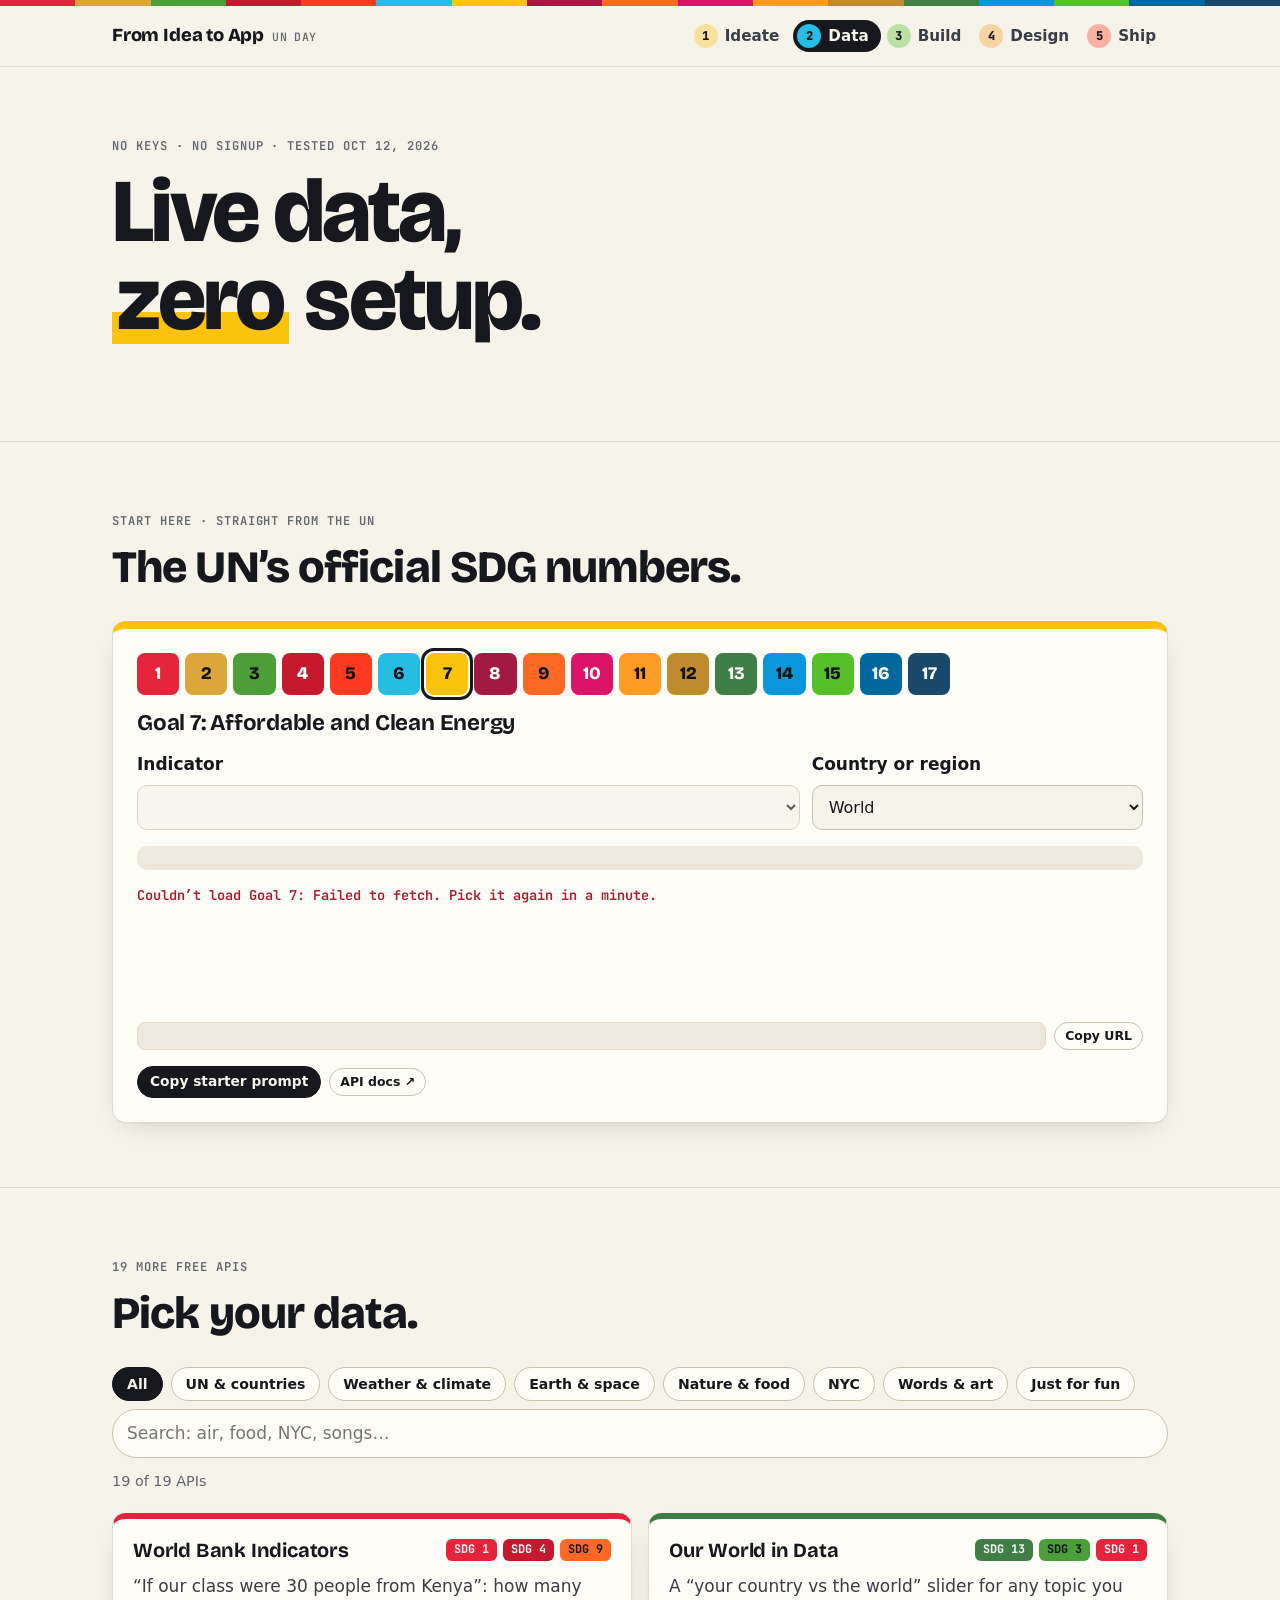
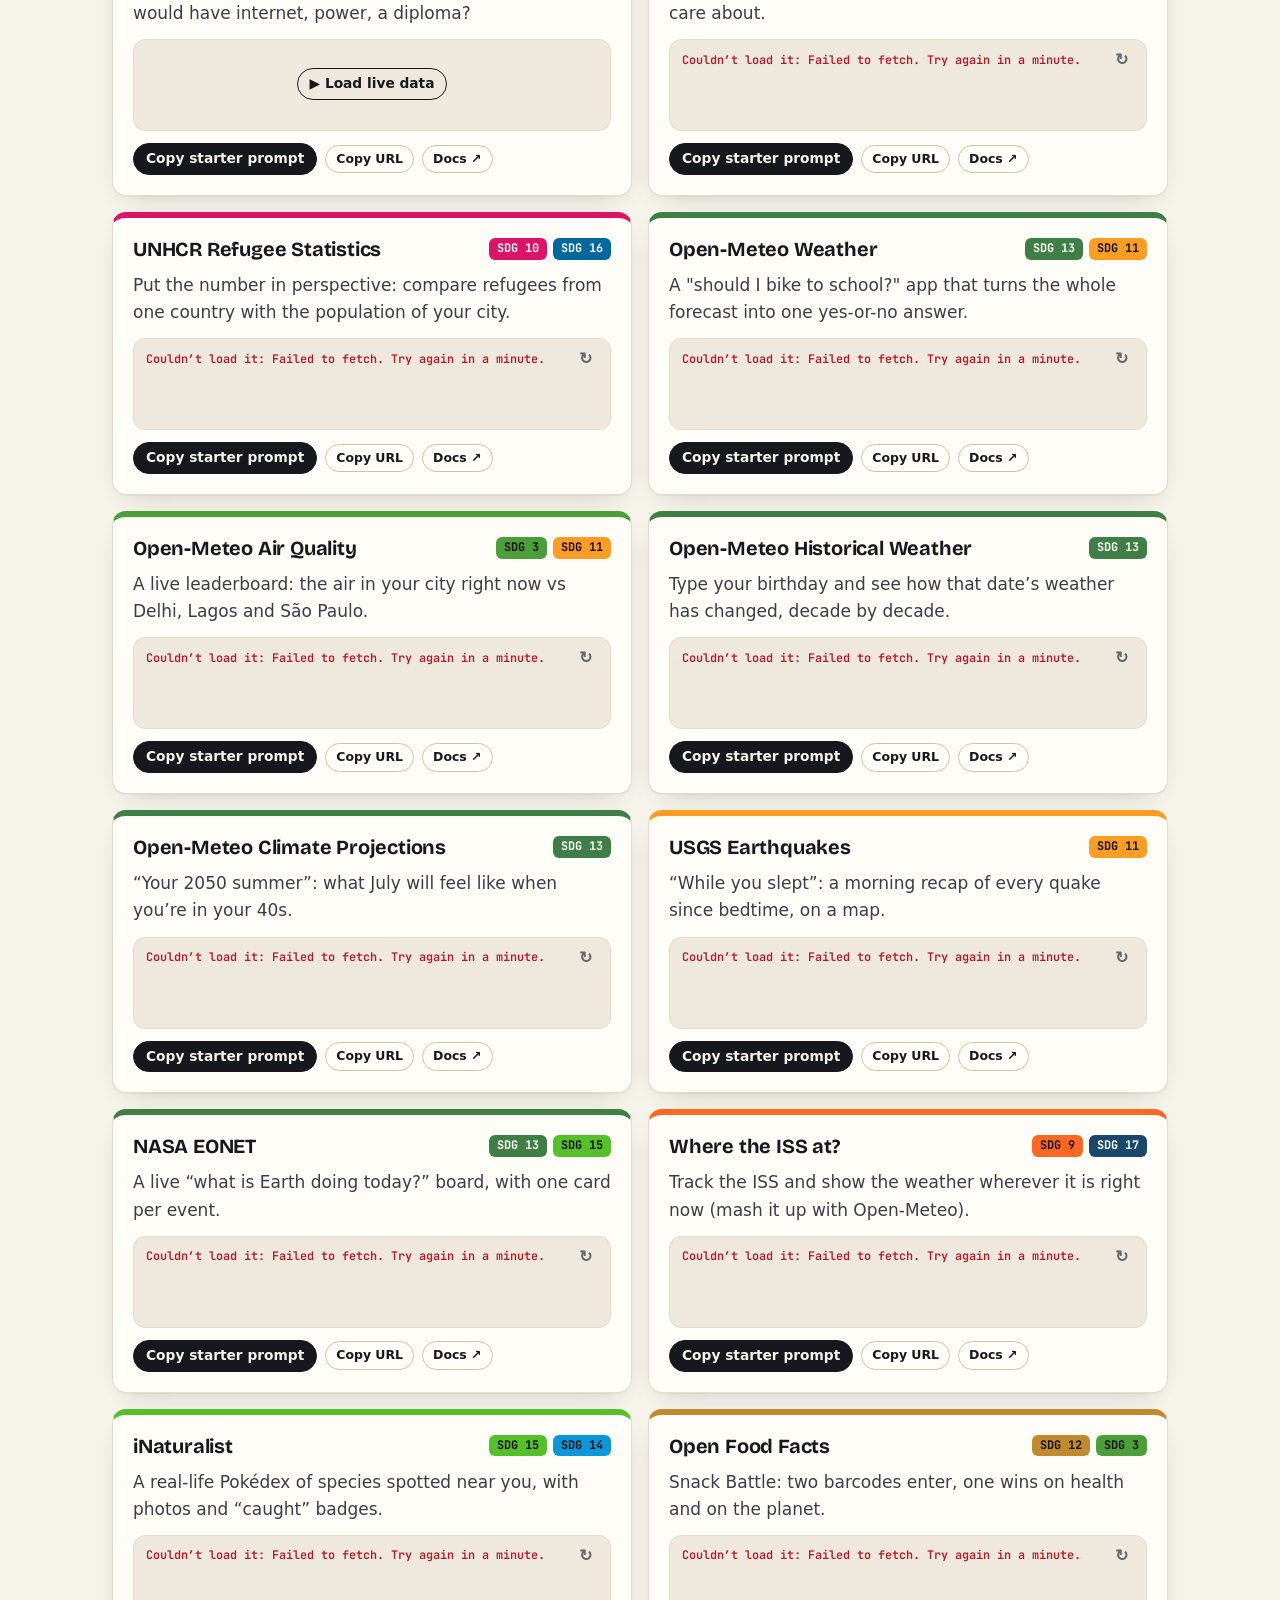
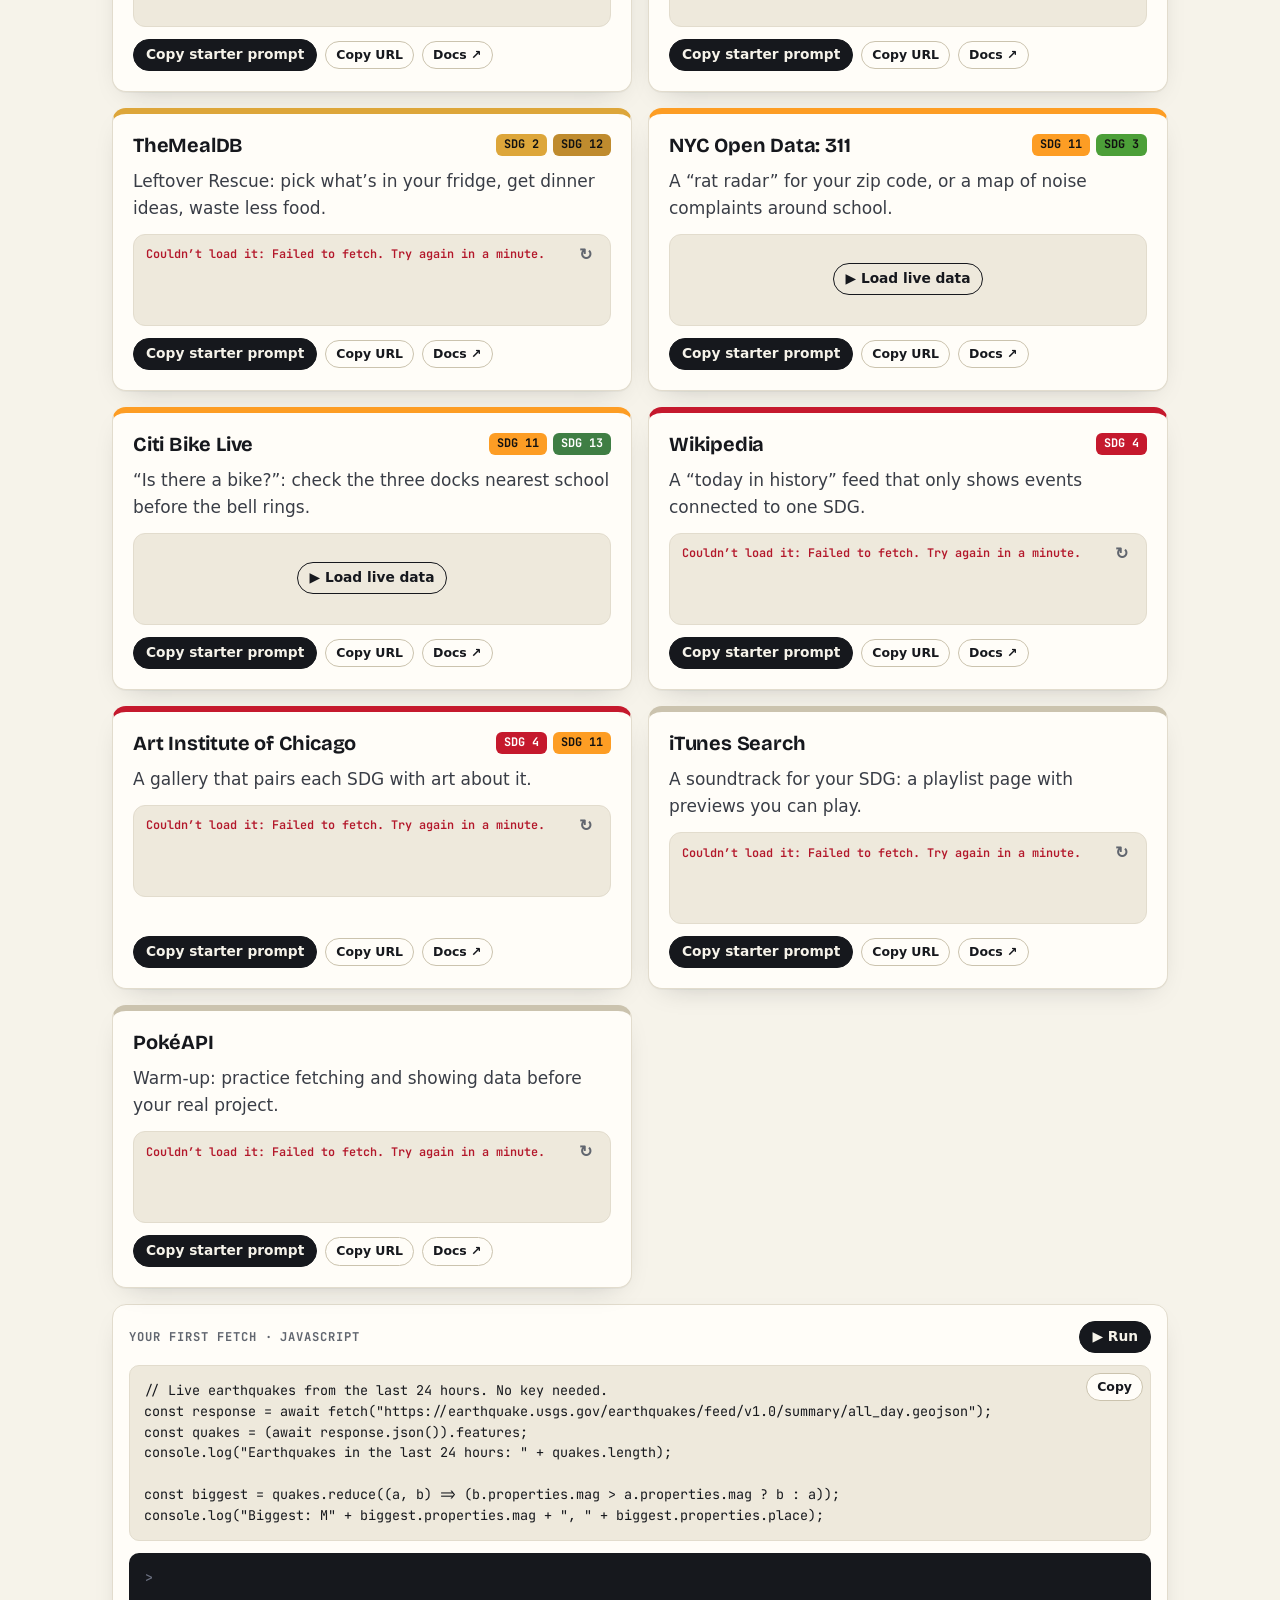
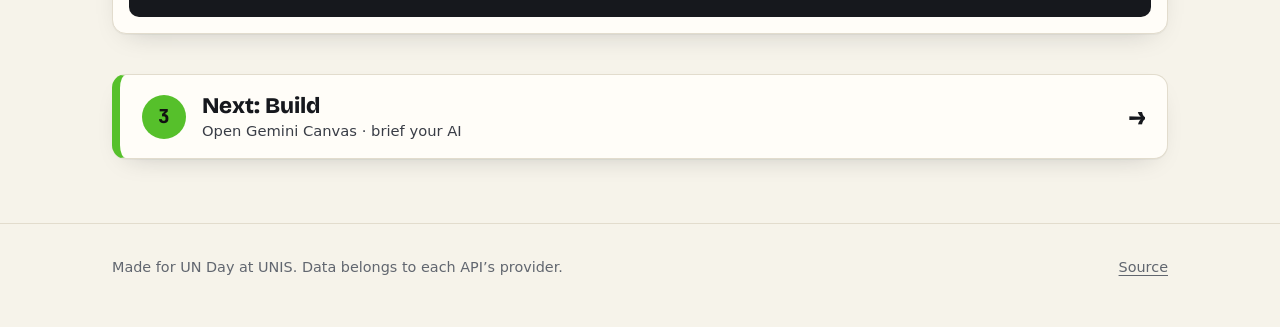
==== commit 32f6c2a5: "Organize the site as 5 steps and trim it further; add a custom cursor - The nav is now the workshop'" ====
--- a/apis.html
+++ b/apis.html
@@ -4,7 +4,7 @@
   <meta charset="utf-8">
   <meta name="viewport" content="width=device-width, initial-scale=1">
   <title>Live Data APIs · UN Day</title>
-  <meta name="description" content="Free, no-key APIs with real-world data for student projects: climate, earthquakes, wildlife, food, countries, cities, books, art and space. Each one shows its live data.">
+  <meta name="description" content="Free, no-key APIs with real-world data for student projects: the UN’s SDG numbers, climate, earthquakes, wildlife, food, NYC, art, music and space. Each one shows its live data.">
   <meta name="color-scheme" content="light dark">
   <link rel="icon" href="assets/favicon.svg" type="image/svg+xml">
   <link rel="preconnect" href="https://fonts.googleapis.com">
@@ -19,10 +19,11 @@
     <div class="wrap">
       <a class="brand" href="./">From Idea to App <small>UN Day</small></a>
       <nav class="nav" aria-label="Main">
-        <a href="./">Ideas</a>
-        <a href="start.html">5-min setup</a>
-        <a href="apis.html" aria-current="page">Live data</a>
-        <a href="design.html">Design kit</a>
+        <a href="./" style="--c: var(--sdg-7)"><b>1</b>Ideate</a>
+        <a href="apis.html" style="--c: var(--sdg-6)" aria-current="page"><b>2</b>Data</a>
+        <a href="start.html" style="--c: var(--sdg-15)"><b>3</b>Build</a>
+        <a href="design.html" style="--c: var(--sdg-11)"><b>4</b>Design</a>
+        <a href="start.html#ship" style="--c: var(--sdg-5)"><b>5</b>Ship</a>
       </nav>
     </div>
   </header>
@@ -35,7 +36,7 @@
       </div>
     </section>
 
-    <section class="section" id="un-sdg">
+    <section class="section" id="api-unsdg">
       <div class="wrap">
         <div class="section-head">
           <span class="eyebrow">Start here · straight from the UN</span>
@@ -63,29 +64,20 @@
     <section class="section" id="catalog">
       <div class="wrap">
         <div class="section-head">
-          <span class="eyebrow">33 free APIs</span>
+          <span class="eyebrow">19 more free APIs</span>
           <h2>Pick your data.</h2>
         </div>
         <div class="filters" id="filters">
           <label class="visually-hidden" for="search">Search APIs</label>
-          <input class="search" id="search" type="search" placeholder="Search: ocean, food, NYC, space…">
+          <input class="search" id="search" type="search" placeholder="Search: air, food, NYC, songs…">
         </div>
         <p class="result-note" id="result-note" aria-live="polite"></p>
         <div class="api-grid" id="api-grid">
           <noscript><p>Turn on JavaScript to see the APIs and their live data.</p></noscript>
         </div>
-      </div>
-    </section>
-
-    <section class="section" id="first-fetch">
-      <div class="wrap">
-        <div class="section-head">
-          <span class="eyebrow">Your first fetch</span>
-          <h2>Five lines, live data.</h2>
-        </div>
-        <div class="card runner">
+        <div class="card runner" id="first-fetch">
           <div class="runner-bar">
-            <span>JavaScript</span>
+            <span>Your first fetch · JavaScript</span>
             <button type="button" class="btn btn-sm" id="run">▶ Run</button>
           </div>
           <div class="codeblock"><pre id="snippet-js">// Live earthquakes from the last 24 hours. No key needed.
@@ -97,6 +89,7 @@
 console.log("Biggest: M" + biggest.properties.mag + ", " + biggest.properties.place);</pre><button type="button" class="copy" data-copy="#snippet-js">Copy</button></div>
           <pre class="console" id="console" aria-live="polite"></pre>
         </div>
+        <a class="card next-step" href="start.html" style="--c: var(--sdg-15)"><b>3</b><span>Next: Build<small>Open Gemini Canvas · brief your AI</small></span></a>
       </div>
     </section>
   </main>
@@ -104,7 +97,7 @@
   <footer class="site-footer">
     <div class="wrap">
       <span>Made for UN Day at UNIS. Data belongs to each API’s provider.</span>
-      <span><a href="./">Ideas</a> · <a href="start.html">5-min setup</a> · <a href="design.html">Design kit</a> · <a href="https://github.com/unisny/UNDaySWE">Source</a></span>
+      <a href="https://github.com/unisny/UNDaySWE">Source</a>
     </div>
   </footer>
 
--- a/assets/style.css
+++ b/assets/style.css
@@ -95,11 +95,17 @@
 .site-header .wrap { display: flex; align-items: center; justify-content: space-between; gap: 12px; min-height: 60px; flex-wrap: wrap; }
 .brand { display: flex; align-items: baseline; gap: 8px; color: var(--ink); text-decoration: none; font-family: var(--font-display); font-weight: 800; font-size: 1.15rem; letter-spacing: -.01em; white-space: nowrap; }
 .brand small { font-family: var(--font-mono); font-weight: 500; font-size: .72rem; color: var(--muted); letter-spacing: .04em; text-transform: uppercase; }
-.nav { display: flex; gap: 4px; flex-wrap: wrap; }
-.nav a { color: var(--ink-2); text-decoration: none; padding: 6px 12px; border-radius: 999px; font-weight: 600; font-size: .95rem; }
+/* The nav is the workshop's 5 steps; the current page's step is filled in. */
+.nav { display: flex; gap: 2px; }
+.nav a { display: inline-flex; align-items: center; gap: 7px; padding: 4px 12px 4px 4px; border-radius: 999px; color: var(--ink-2); text-decoration: none; font-weight: 600; font-size: .95rem; }
+.nav b { display: grid; place-items: center; width: 24px; height: 24px; border-radius: 50%; background: color-mix(in srgb, var(--c) 35%, transparent); color: var(--ink); font: 800 .76rem/1 var(--font-mono); }
 .nav a:hover { background: var(--code-bg); }
 .nav a[aria-current="page"] { background: var(--ink); color: var(--paper); }
-@media (max-width: 600px) { .nav { gap: 2px; } .nav a { padding: 6px 9px; font-size: .88rem; } }
+.nav a[aria-current="page"] b { background: var(--c); color: #111; }
+@media (max-width: 600px) {
+  .nav { width: 100%; justify-content: space-between; padding-bottom: 8px; }
+  .nav a { flex-direction: column; gap: 3px; padding: 5px 8px; border-radius: 12px; font-size: .78rem; }
+}
 
 .site-footer { padding: 32px 0 48px; color: var(--muted); font-size: .9rem; border-top: 1px solid var(--line); }
 .site-footer .wrap { display: flex; flex-wrap: wrap; gap: 8px 24px; justify-content: space-between; }
@@ -157,6 +163,14 @@
 button.sdg:hover { filter: brightness(1.08); }
 
 .card { background: var(--card); border: 1px solid var(--line); border-radius: var(--radius); box-shadow: var(--shadow); }
+
+/* "Next: <step>" at the end of each page. Keep it after .card so its border-left wins. */
+.next-step { display: flex; align-items: center; gap: 16px; margin-top: 40px; padding: 18px 22px; border-left: 8px solid var(--c); color: var(--ink); text-decoration: none; transition: transform .15s ease; }
+.next-step:hover { transform: translateX(4px); }
+.next-step b { flex: none; display: grid; place-items: center; width: 44px; height: 44px; border-radius: 50%; background: var(--c); color: #111; font: 800 1.2rem/1 var(--font-mono); }
+.next-step span { display: grid; gap: 2px; font: 800 1.4rem/1.15 var(--font-display); }
+.next-step small { font: 500 .92rem/1.35 var(--font-body); color: var(--ink-2); }
+.next-step::after { content: "→"; margin-left: auto; font: 800 1.6rem/1 var(--font-display); }
 
 .grid { display: grid; gap: 16px; }
 @media (min-width: 720px) { .grid-2 { grid-template-columns: repeat(2, 1fr); } }
@@ -235,10 +249,12 @@
 .live-list a { color: inherit; text-decoration: none; }
 .live-list a:hover .k { text-decoration: underline; }
 
-.flow { list-style: none; padding: 0; margin: 28px 0 0; display: flex; flex-wrap: wrap; gap: 10px; counter-reset: step; }
-.flow li { counter-increment: step; }
-.flow a { display: inline-flex; align-items: center; gap: 10px; padding: 7px 16px 7px 7px; border-radius: 999px; background: var(--card); border: 1px solid var(--line); color: var(--ink); text-decoration: none; font-weight: 700; }
-.flow a::before { content: counter(step); display: grid; place-items: center; width: 30px; height: 30px; border-radius: 50%; background: var(--c); color: #111; font: 800 .9rem/1 var(--font-mono); }
+.flow { list-style: none; padding: 0; margin: 28px 0 0; display: grid; gap: 10px; counter-reset: step; }
+@media (min-width: 900px) { .flow { grid-template-columns: repeat(5, 1fr); } }
+.flow li { counter-increment: step; display: grid; }
+.flow a { display: grid; grid-template-columns: auto minmax(0, 1fr); align-content: start; gap: 2px 12px; padding: 12px 14px; border-radius: var(--radius); background: var(--card); border: 1px solid var(--line); color: var(--ink-2); text-decoration: none; font-size: .86rem; line-height: 1.35; }
+.flow a::before { content: counter(step); grid-row: span 2; display: grid; place-items: center; width: 30px; height: 30px; border-radius: 50%; background: var(--c); color: #111; font: 800 .9rem/1 var(--font-mono); }
+.flow b { color: var(--ink); font: 800 1.1rem/1.2 var(--font-display); }
 .flow a:hover { border-color: var(--ink); }
 
 .spark { padding: 22px; border-top: 10px solid var(--c); display: flex; flex-direction: column; gap: 14px; min-width: 0; }
@@ -299,24 +315,13 @@
 .rule-chips li { display: inline-flex; align-items: center; gap: 8px; padding: 8px 14px; border-radius: 999px; background: var(--card); border: 1px solid var(--line); font-weight: 700; font-size: .92rem; }
 .rule-chips li::before { content: ""; width: 9px; height: 9px; border-radius: 50%; background: var(--c); }
 
-.stat { padding: 20px; display: flex; flex-direction: column; gap: 8px; }
-.stat .fig { font: 800 clamp(2.4rem, 5vw, 3.2rem)/1 var(--font-display); letter-spacing: -.02em; font-variant-numeric: tabular-nums; }
-.stat p { margin: 0; color: var(--ink-2); font-size: .95rem; }
+.stat { padding: 16px 18px; display: flex; flex-direction: column; gap: 6px; }
+.stat .fig { font: 800 clamp(2rem, 4vw, 2.6rem)/1 var(--font-display); letter-spacing: -.02em; font-variant-numeric: tabular-nums; }
+.stat p { margin: 0; color: var(--ink-2); font-size: .9rem; line-height: 1.4; }
 .stat .src { margin-top: auto; font-size: .78rem; color: var(--muted); }
 .stat .src a { color: inherit; }
 .stat.unis { background: var(--ink); color: var(--paper); border-color: var(--ink); }
 .stat.unis p, .stat.unis .src { color: color-mix(in srgb, var(--paper) 78%, transparent); }
-
-.event { padding: 20px; border-top: 6px solid var(--c); display: flex; flex-direction: column; align-items: flex-start; gap: 12px; }
-.event-tile { display: grid; gap: 4px; padding: 10px 14px; border-radius: 10px; background: var(--c); color: #fff; }
-.event-tile b { font: 800 1.5rem/1 var(--font-display); letter-spacing: -.01em; }
-.event-tile small { font: 600 .72rem/1.2 var(--font-mono); letter-spacing: .06em; text-transform: uppercase; opacity: .9; }
-.event h3 { margin: 0; font-size: 1.25rem; }
-.event h3 a { color: inherit; text-decoration: none; }
-.event h3 a:hover { text-decoration: underline; }
-.tags { display: flex; flex-wrap: wrap; gap: 6px; }
-.tags span { font: 600 .76rem/1.3 var(--font-mono); padding: 5px 8px; border-radius: 6px; background: var(--code-bg); color: var(--ink-2); }
-.event .copy { margin-top: auto; }
 
 /* ---------- 5-minute setup ---------- */
 
@@ -358,8 +363,7 @@
 .mc-chat { display: grid; align-content: start; gap: 7px; padding: 10px; background: var(--paper); border-right: 1px solid var(--line); }
 .mc-label { font: 700 .62rem/1 var(--font-mono); letter-spacing: .08em; text-transform: uppercase; color: var(--muted); }
 .mc-chat q { quotes: none; justify-self: end; padding: 6px 9px; border-radius: 12px 12px 4px 12px; background: var(--code-bg); font-size: .76rem; line-height: 1.3; }
-.mc-chat i { display: block; height: 7px; border-radius: 4px; background: var(--line); }
-.mc-chat i:last-child { width: 60%; }
+.mc-chat .copy { justify-self: end; }
 .mc-app { display: grid; grid-template-rows: auto 1fr; min-height: 132px; }
 .mc-tabs { display: flex; gap: 4px; padding: 6px; border-bottom: 1px solid var(--line); }
 .mc-tabs button { font: 700 .72rem/1 var(--font-body); padding: 5px 10px; border-radius: 999px; border: 1px solid var(--line-2); background: var(--card); color: var(--ink); cursor: pointer; }
@@ -374,11 +378,10 @@
 .url-build input { font: inherit; width: 14ch; padding: 3px 6px; border: 1.5px dashed var(--line-2); border-radius: 6px; background: var(--card); color: var(--ink); }
 .url-build a { margin-left: auto; }
 
-.tool-grid { list-style: none; padding: 0; margin: 0; display: grid; gap: 10px; grid-template-columns: repeat(auto-fill, minmax(min(100%, 210px), 1fr)); }
-.tool { padding: 14px 16px; border-radius: 12px; background: var(--card); border: 1px solid var(--line); display: grid; gap: 8px; align-content: start; justify-items: start; }
-.tool b { font-family: var(--font-display); font-size: 1.05rem; line-height: 1.2; }
-.tool small { color: var(--muted); font-size: .82rem; }
-.age { display: inline-block; font: 800 .78rem/1 var(--font-mono); padding: 5px 8px; border-radius: 6px; background: var(--code-bg); }
+.ages { list-style: none; padding: 0; margin: 0; display: grid; gap: 8px; }
+.ages li { display: grid; grid-template-columns: 9.5rem minmax(0, 1fr); gap: 8px 14px; align-items: center; padding: 12px 16px; border-radius: 12px; background: var(--card); border: 1px solid var(--line); }
+@media (max-width: 600px) { .ages li { grid-template-columns: minmax(0, 1fr); } }
+.age { justify-self: start; display: inline-block; font: 800 .78rem/1 var(--font-mono); padding: 5px 8px; border-radius: 6px; background: var(--code-bg); }
 .age.ok { background: color-mix(in srgb, var(--ok) 20%, var(--card)); color: var(--ok); }
 .age.no { background: color-mix(in srgb, var(--bad) 16%, var(--card)); color: var(--bad); }
 .sources { margin-top: 16px; font-size: .86rem; color: var(--muted); }
@@ -392,6 +395,21 @@
 .trouble details p { color: var(--ink-2); }
 code.err { color: var(--bad); background: color-mix(in srgb, var(--bad) 10%, var(--card)); font-weight: 600; }
 .safe { margin: 20px 0 0; padding: 14px 18px; border-radius: 12px; border: 1.5px solid color-mix(in srgb, var(--sdg-11) 70%, var(--line-2)); background: color-mix(in srgb, var(--sdg-11) 9%, var(--card)); font-weight: 600; }
+
+.tags { display: flex; flex-wrap: wrap; gap: 6px; }
+.tags span { font: 600 .76rem/1.3 var(--font-mono); padding: 5px 8px; border-radius: 6px; background: var(--code-bg); color: var(--ink-2); }
+
+.ship { padding: 18px 20px; border-top: 6px solid var(--c); display: grid; gap: 12px; align-content: start; }
+.ship h3 { margin: 0; font-size: 1.15rem; }
+
+.event { padding: 20px; border-top: 6px solid var(--c); display: flex; flex-direction: column; align-items: flex-start; gap: 12px; }
+.event-tile { display: grid; gap: 4px; padding: 10px 14px; border-radius: 10px; background: var(--c); color: #fff; }
+.event-tile b { font: 800 1.5rem/1 var(--font-display); letter-spacing: -.01em; }
+.event-tile small { font: 600 .72rem/1.2 var(--font-mono); letter-spacing: .06em; text-transform: uppercase; opacity: .9; }
+.event h3 { margin: 0; font-size: 1.25rem; }
+.event h3 a { color: inherit; text-decoration: none; }
+.event h3 a:hover { text-decoration: underline; }
+.event .copy { margin-top: auto; }
 
 /* ---------- Live data ---------- */
 
@@ -433,7 +451,7 @@
 .explorer .status { margin: 0; font: 600 .85rem/1.4 var(--font-mono); color: var(--muted); }
 .explorer .status.err { color: var(--bad); }
 
-.runner { padding: 16px; display: grid; gap: 12px; }
+.runner { margin-top: 16px; padding: 16px; display: grid; gap: 12px; }
 .runner-bar { display: flex; justify-content: space-between; align-items: center; gap: 12px; }
 .runner-bar span { font: 700 .76rem/1 var(--font-mono); letter-spacing: .08em; text-transform: uppercase; color: var(--muted); }
 .console { margin: 0; padding: 14px 16px; border-radius: 10px; background: #16181d; color: #c9f2c2; font: 500 .84rem/1.6 var(--font-mono); min-height: 64px; white-space: pre-wrap; overflow-wrap: anywhere; }
@@ -471,7 +489,6 @@
 @media (min-width: 1080px) { .kit.wide { grid-row: span 2; } .kit.wide .demo { flex: 1; } }
 .kit-top { display: flex; justify-content: space-between; align-items: center; gap: 8px; }
 .kit h3 { margin: 0 auto 0 0; font-size: 1.15rem; }
-.kit .badge { font: 700 .7rem/1 var(--font-mono); padding: 4px 7px; border-radius: 5px; background: color-mix(in srgb, var(--sdg-11) 18%, var(--card)); color: color-mix(in srgb, var(--sdg-11) 60%, var(--ink)); white-space: nowrap; }
 .demo { height: var(--h, 220px); border-radius: 10px; border: 1px solid var(--line); background: #fff; overflow: hidden; }
 .demo iframe { display: block; width: 100%; height: 100%; border: 0; }
 .kit .api-actions { margin-top: 0; }
@@ -482,10 +499,13 @@
 .tool-links a:hover { border-color: var(--ink); }
 .kit-group h2 + .tool-links { margin-top: 0; }
 
-.palette { display: grid; gap: 8px; grid-template-columns: repeat(auto-fill, minmax(84px, 1fr)); }
+.goals { display: grid; gap: 8px; grid-template-columns: repeat(auto-fill, minmax(72px, 1fr)); }
+.goal-pick { display: flex; flex-wrap: wrap; align-items: center; gap: 8px 12px; margin: 12px 0 0; padding: 10px 14px; border-radius: 12px; background: var(--card); border: 1px solid var(--line); border-left: 8px solid var(--c); }
+.goal-pick b { margin-right: auto; font-family: var(--font-display); }
 .swatch { aspect-ratio: 1; display: flex; flex-direction: column; justify-content: space-between; padding: 10px; border: 0; border-radius: 12px; background: var(--c); color: #111; cursor: pointer; text-align: left; font: inherit; transition: transform .12s ease; }
 .swatch.light-text { color: #fff; }
 .swatch:hover { transform: translateY(-2px); }
+.swatch[aria-pressed="true"] { outline: 3px solid var(--ink); outline-offset: 2px; }
 .swatch b { font: 800 1.6rem/1 var(--font-display); }
 .swatch code { background: none; padding: 0; font-size: .72rem; font-weight: 700; color: inherit; }
 
@@ -532,3 +552,19 @@
 @media (prefers-reduced-motion: reduce) {
   .glow-app, .glow-app .gcard, .glow-app .ghost { animation: none !important; transition: none; }
 }
+
+/* ---------- Custom cursor (mouse only; site.js turns it on) ---------- */
+
+.has-cursor, .has-cursor * { cursor: none !important; }
+.has-cursor :is(input:not([type="checkbox"]), textarea) { cursor: text !important; }
+.cursor-dot, .cursor-ring, .cursor-spark { position: fixed; left: 0; top: 0; z-index: 1000; pointer-events: none; }
+.cursor-dot { width: 8px; height: 8px; margin: -4px 0 0 -4px; border-radius: 50%; background: var(--ink); box-shadow: 0 0 0 2px var(--paper); }
+.cursor-ring { width: 36px; height: 36px; margin: -18px 0 0 -18px; border-radius: 50%; border: 2.5px solid var(--c, var(--sdg-7)); transition: scale .2s ease, background-color .2s ease, border-color .4s ease, opacity .2s ease; }
+.cursor-hover .cursor-ring { scale: 1.5; background: color-mix(in srgb, var(--c, var(--sdg-7)) 22%, transparent); }
+.has-cursor .cursor-ring.press { scale: .7; }
+.cursor-off .cursor-dot, .cursor-off .cursor-ring { opacity: 0; }
+.cursor-spark { width: 9px; height: 9px; margin: -4.5px 0 0 -4.5px; border-radius: 2px; background: var(--c); animation: spark .7s cubic-bezier(.15, .8, .3, 1) forwards; }
+@keyframes spark {
+  60% { opacity: 1; }
+  to { transform: translate(var(--dx), var(--dy)) rotate(220deg) scale(.3); opacity: 0; }
+}
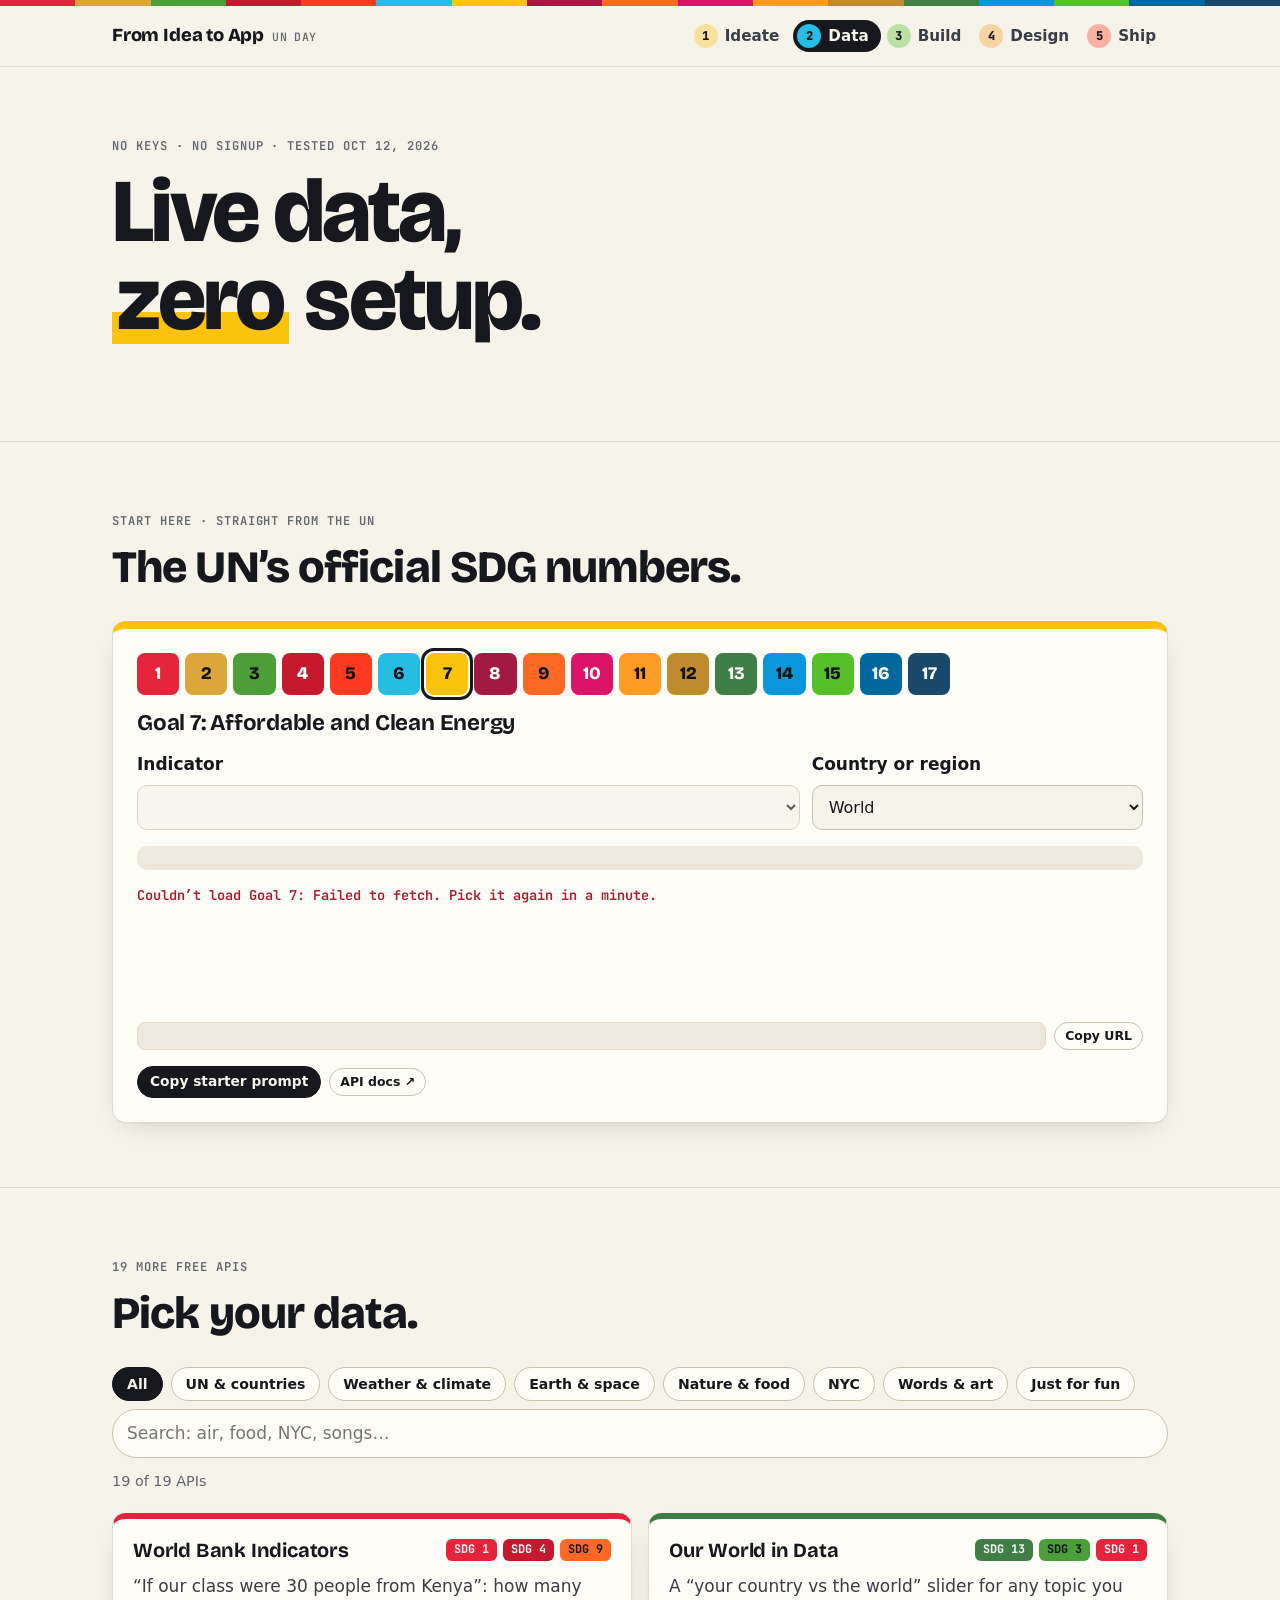
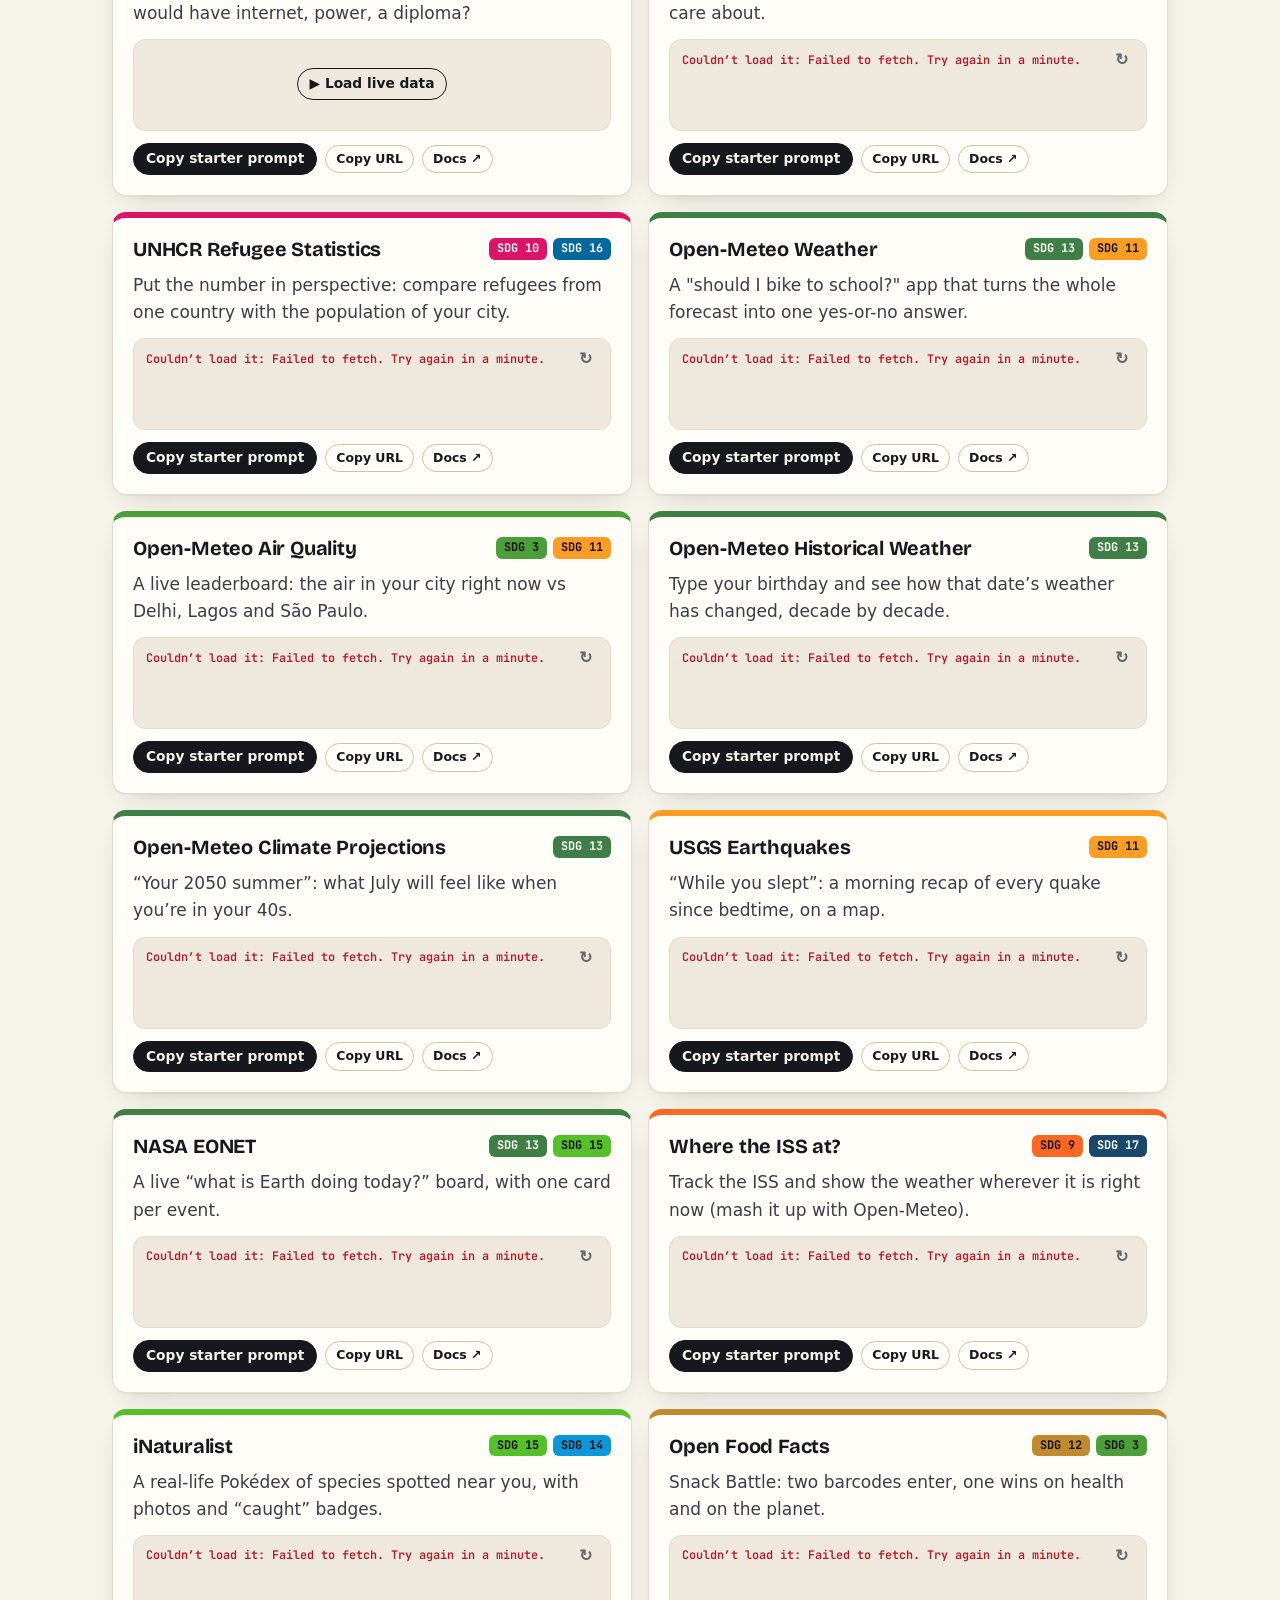
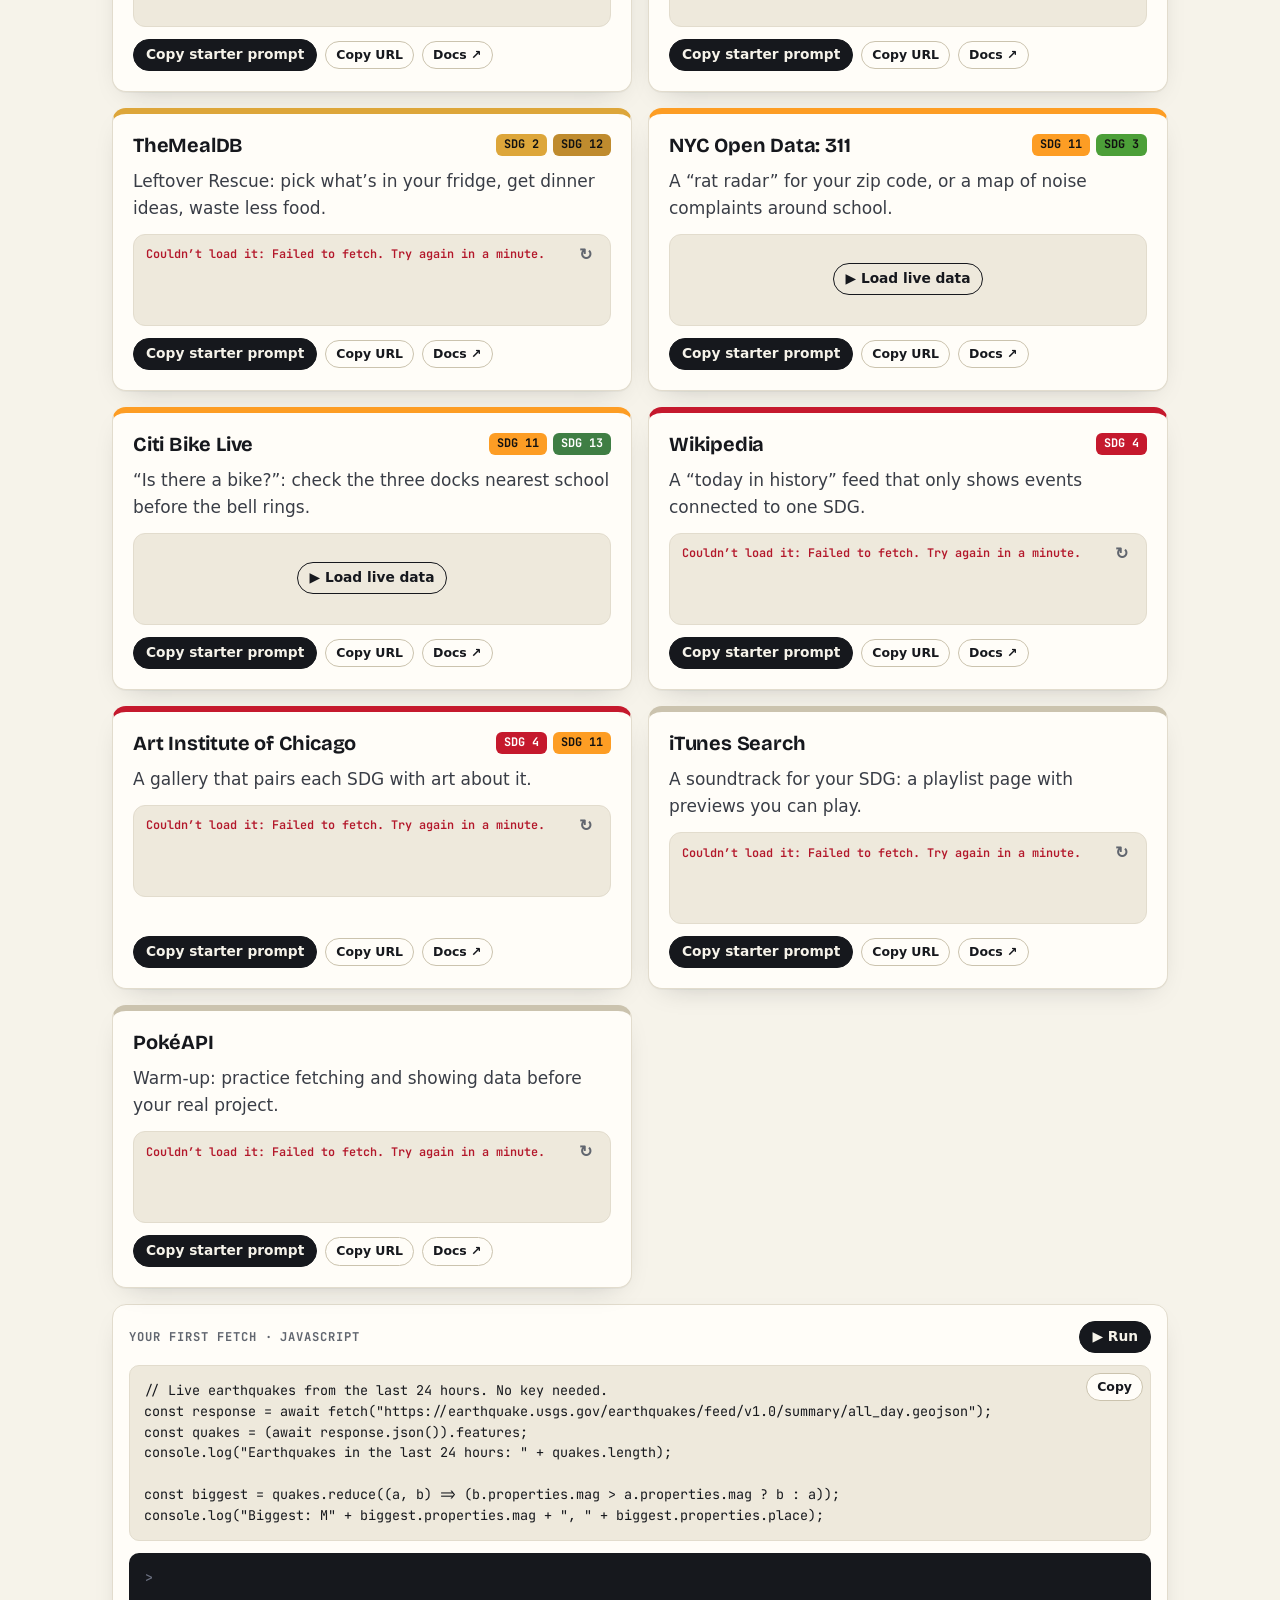
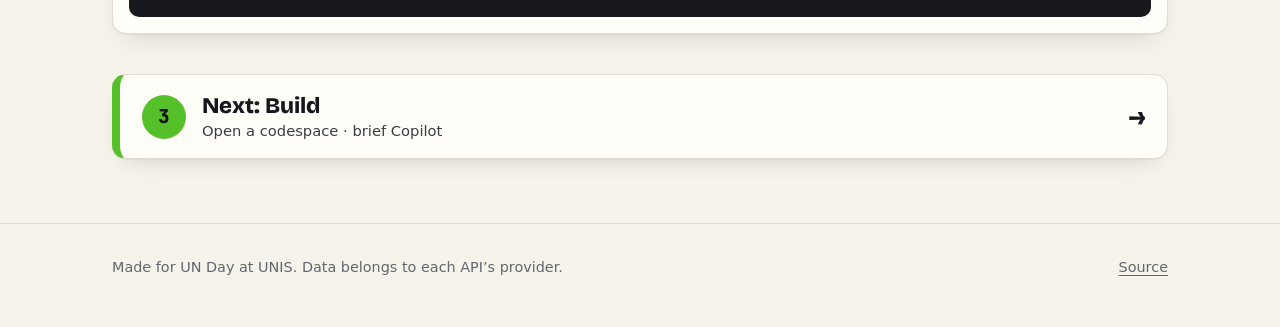
==== commit f5153ede: "Build in GitHub Codespaces; drop the lanes; Ship gets the publish steps - Build page: no lanes. Ever" ====
--- a/apis.html
+++ b/apis.html
@@ -23,7 +23,7 @@
         <a href="apis.html" style="--c: var(--sdg-6)" aria-current="page"><b>2</b>Data</a>
         <a href="start.html" style="--c: var(--sdg-15)"><b>3</b>Build</a>
         <a href="design.html" style="--c: var(--sdg-11)"><b>4</b>Design</a>
-        <a href="start.html#ship" style="--c: var(--sdg-5)"><b>5</b>Ship</a>
+        <a href="ship.html" style="--c: var(--sdg-5)"><b>5</b>Ship</a>
       </nav>
     </div>
   </header>
@@ -89,7 +89,7 @@
 console.log("Biggest: M" + biggest.properties.mag + ", " + biggest.properties.place);</pre><button type="button" class="copy" data-copy="#snippet-js">Copy</button></div>
           <pre class="console" id="console" aria-live="polite"></pre>
         </div>
-        <a class="card next-step" href="start.html" style="--c: var(--sdg-15)"><b>3</b><span>Next: Build<small>Open Gemini Canvas · brief your AI</small></span></a>
+        <a class="card next-step" href="start.html" style="--c: var(--sdg-15)"><b>3</b><span>Next: Build<small>Open a codespace · brief Copilot</small></span></a>
       </div>
     </section>
   </main>
--- a/assets/style.css
+++ b/assets/style.css
@@ -323,19 +323,10 @@
 .stat.unis { background: var(--ink); color: var(--paper); border-color: var(--ink); }
 .stat.unis p, .stat.unis .src { color: color-mix(in srgb, var(--paper) 78%, transparent); }
 
-/* ---------- 5-minute setup ---------- */
-
-.lane-tabs { display: grid; gap: 10px; margin-top: 28px; }
-@media (min-width: 760px) { .lane-tabs { grid-template-columns: repeat(3, 1fr); } }
-.lane-tab { display: grid; grid-template-columns: auto 1fr; gap: 2px 12px; align-items: center; padding: 14px 16px; border-radius: var(--radius); background: var(--card); border: 2px solid var(--line); color: var(--ink); text-decoration: none; }
-.lane-tab:hover { border-color: var(--line-2); }
-.lane-tab[aria-current="true"] { border-color: var(--ink); box-shadow: var(--shadow); }
-.lane-tab b { grid-row: span 2; display: grid; place-items: center; width: 42px; height: 42px; border-radius: 10px; background: var(--c); color: #111; font: 800 1.3rem/1 var(--font-display); }
-.lane-tab span { font: 800 1.12rem/1.1 var(--font-display); }
-.lane-tab small { font: 600 .74rem/1.2 var(--font-mono); color: var(--muted); }
-
-.lane-head { display: flex; flex-wrap: wrap; align-items: center; gap: 10px 16px; }
-.lane-head h2 { margin: 0; }
+/* ---------- Build and Ship: checklists, click paths, tools ---------- */
+
+.steps-head { display: flex; flex-wrap: wrap; align-items: center; gap: 10px 16px; }
+.steps-head h2 { margin: 0; }
 .progress { flex: 0 1 220px; height: 10px; border-radius: 999px; background: var(--code-bg); border: 1px solid var(--line); overflow: hidden; }
 .progress i { display: block; height: 100%; width: var(--p, 0%); background: var(--c); transition: width .3s ease; }
 .progress-count { font: 700 .8rem/1 var(--font-mono); color: var(--muted); }
@@ -344,7 +335,7 @@
 .step { display: grid; grid-template-columns: auto minmax(0, 1fr); gap: 14px; padding: 16px 18px; background: var(--card); border: 1px solid var(--line); border-radius: 12px; }
 .step input[type="checkbox"] { width: 22px; height: 22px; margin: 2px 0 0; accent-color: var(--ok); cursor: pointer; }
 .step h3 { font-size: 1.1rem; margin: 0; }
-.step h3 + * { margin-top: 10px; }
+.step h3 ~ * { margin-top: 10px; }
 .step:has(input:checked) { opacity: .6; }
 .step:has(input:checked) h3 { text-decoration: line-through; text-decoration-thickness: 2px; }
 
@@ -357,10 +348,10 @@
 .path.or { column-gap: 34px; }
 .path.or > * + *::before { content: "or"; left: -24px; font: 600 .74rem/1 var(--font-mono); }
 
-/* Gemini Canvas, sketched: your chat on the left, your app running on the right */
-.mock-canvas { display: grid; grid-template-columns: minmax(0, 2fr) minmax(0, 3fr); max-width: 520px; margin: 12px 0 0; border-radius: 10px; border: 1px solid var(--line-2); overflow: hidden; background: var(--card); }
-.mock-canvas::before { content: "● ● ●"; grid-column: 1 / -1; padding: 3px 8px; font-size: 8px; letter-spacing: 2px; color: var(--muted); background: var(--code-bg); border-bottom: 1px solid var(--line-2); }
-.mc-chat { display: grid; align-content: start; gap: 7px; padding: 10px; background: var(--paper); border-right: 1px solid var(--line); }
+/* A codespace, sketched: your app on the left, Copilot chat on the right */
+.mock-editor { display: grid; grid-template-columns: minmax(0, 3fr) minmax(0, 2fr); max-width: 520px; margin: 12px 0 0; border-radius: 10px; border: 1px solid var(--line-2); overflow: hidden; background: var(--card); }
+.mock-editor::before { content: "● ● ●"; grid-column: 1 / -1; padding: 3px 8px; font-size: 8px; letter-spacing: 2px; color: var(--muted); background: var(--code-bg); border-bottom: 1px solid var(--line-2); }
+.mc-chat { display: grid; align-content: start; gap: 7px; padding: 10px; background: var(--paper); border-left: 1px solid var(--line); }
 .mc-label { font: 700 .62rem/1 var(--font-mono); letter-spacing: .08em; text-transform: uppercase; color: var(--muted); }
 .mc-chat q { quotes: none; justify-self: end; padding: 6px 9px; border-radius: 12px 12px 4px 12px; background: var(--code-bg); font-size: .76rem; line-height: 1.3; }
 .mc-chat .copy { justify-self: end; }
@@ -378,16 +369,11 @@
 .url-build input { font: inherit; width: 14ch; padding: 3px 6px; border: 1.5px dashed var(--line-2); border-radius: 6px; background: var(--card); color: var(--ink); }
 .url-build a { margin-left: auto; }
 
-.ages { list-style: none; padding: 0; margin: 0; display: grid; gap: 8px; }
-.ages li { display: grid; grid-template-columns: 9.5rem minmax(0, 1fr); gap: 8px 14px; align-items: center; padding: 12px 16px; border-radius: 12px; background: var(--card); border: 1px solid var(--line); }
-@media (max-width: 600px) { .ages li { grid-template-columns: minmax(0, 1fr); } }
-.age { justify-self: start; display: inline-block; font: 800 .78rem/1 var(--font-mono); padding: 5px 8px; border-radius: 6px; background: var(--code-bg); }
-.age.ok { background: color-mix(in srgb, var(--ok) 20%, var(--card)); color: var(--ok); }
-.age.no { background: color-mix(in srgb, var(--bad) 16%, var(--card)); color: var(--bad); }
-.sources { margin-top: 16px; font-size: .86rem; color: var(--muted); }
-.sources summary { font-weight: 600; }
-.sources p { margin: 8px 0 0; }
-.sources a { color: inherit; }
+.tools { list-style: none; padding: 0; margin: 0; display: grid; gap: 10px; grid-template-columns: repeat(auto-fill, minmax(min(100%, 200px), 1fr)); }
+.tools li { display: grid; gap: 2px; padding: 12px 16px; border-radius: 12px; background: var(--card); border: 1px solid var(--line); color: var(--muted); font-size: .88rem; }
+.tools b { color: var(--ink); font: 700 1.05rem/1.25 var(--font-display); }
+.tools a { text-decoration: none; }
+.tools a:hover b { text-decoration: underline; }
 
 .trouble { display: grid; gap: 10px; }
 .trouble details { padding: 14px 18px; background: var(--card); border: 1px solid var(--line); border-radius: 12px; }
@@ -557,12 +543,19 @@
 
 .has-cursor, .has-cursor * { cursor: none !important; }
 .has-cursor :is(input:not([type="checkbox"]), textarea) { cursor: text !important; }
-.cursor-dot, .cursor-ring, .cursor-spark { position: fixed; left: 0; top: 0; z-index: 1000; pointer-events: none; }
-.cursor-dot { width: 8px; height: 8px; margin: -4px 0 0 -4px; border-radius: 50%; background: var(--ink); box-shadow: 0 0 0 2px var(--paper); }
-.cursor-ring { width: 36px; height: 36px; margin: -18px 0 0 -18px; border-radius: 50%; border: 2.5px solid var(--c, var(--sdg-7)); transition: scale .2s ease, background-color .2s ease, border-color .4s ease, opacity .2s ease; }
-.cursor-hover .cursor-ring { scale: 1.5; background: color-mix(in srgb, var(--c, var(--sdg-7)) 22%, transparent); }
-.has-cursor .cursor-ring.press { scale: .7; }
-.cursor-off .cursor-dot, .cursor-off .cursor-ring { opacity: 0; }
+.cursor-plane, .cursor-trail, .cursor-spark { position: fixed; left: 0; top: 0; z-index: 1000; pointer-events: none; }
+/* The plane's nose (30, 16 in its 32px box) sits on the pointer, and it turns and grows around that point. */
+.cursor-plane { width: 32px; height: 32px; margin: -16px 0 0 -30px; transform-origin: 30px 16px; transition: scale .2s ease; filter: drop-shadow(0 2px 2px rgb(0 0 0 / .25)); }
+.cursor-plane svg { display: block; width: 100%; height: 100%; overflow: visible; }
+.cursor-plane path { stroke: var(--ink); stroke-width: 1.5; stroke-linejoin: round; transition: fill .3s ease; }
+.cursor-plane .wing { fill: var(--card); }
+.cursor-plane .wing-low { fill: var(--c, var(--sdg-7)); }
+.cursor-plane .keel { fill: color-mix(in srgb, var(--ink) 35%, var(--c, var(--sdg-7))); }
+.cursor-hover .cursor-plane { scale: 1.3; }
+.cursor-hover .cursor-plane .wing { fill: color-mix(in srgb, var(--c, var(--sdg-7)) 30%, var(--card)); }
+.has-cursor .cursor-plane.press { scale: .85; }
+.cursor-trail { z-index: 999; width: var(--s); height: var(--s); margin: calc(var(--s) / -2) 0 0 calc(var(--s) / -2); border-radius: 50%; background: var(--c); opacity: 0; }
+.cursor-off :is(.cursor-plane, .cursor-trail) { visibility: hidden; }
 .cursor-spark { width: 9px; height: 9px; margin: -4.5px 0 0 -4.5px; border-radius: 2px; background: var(--c); animation: spark .7s cubic-bezier(.15, .8, .3, 1) forwards; }
 @keyframes spark {
   60% { opacity: 1; }
